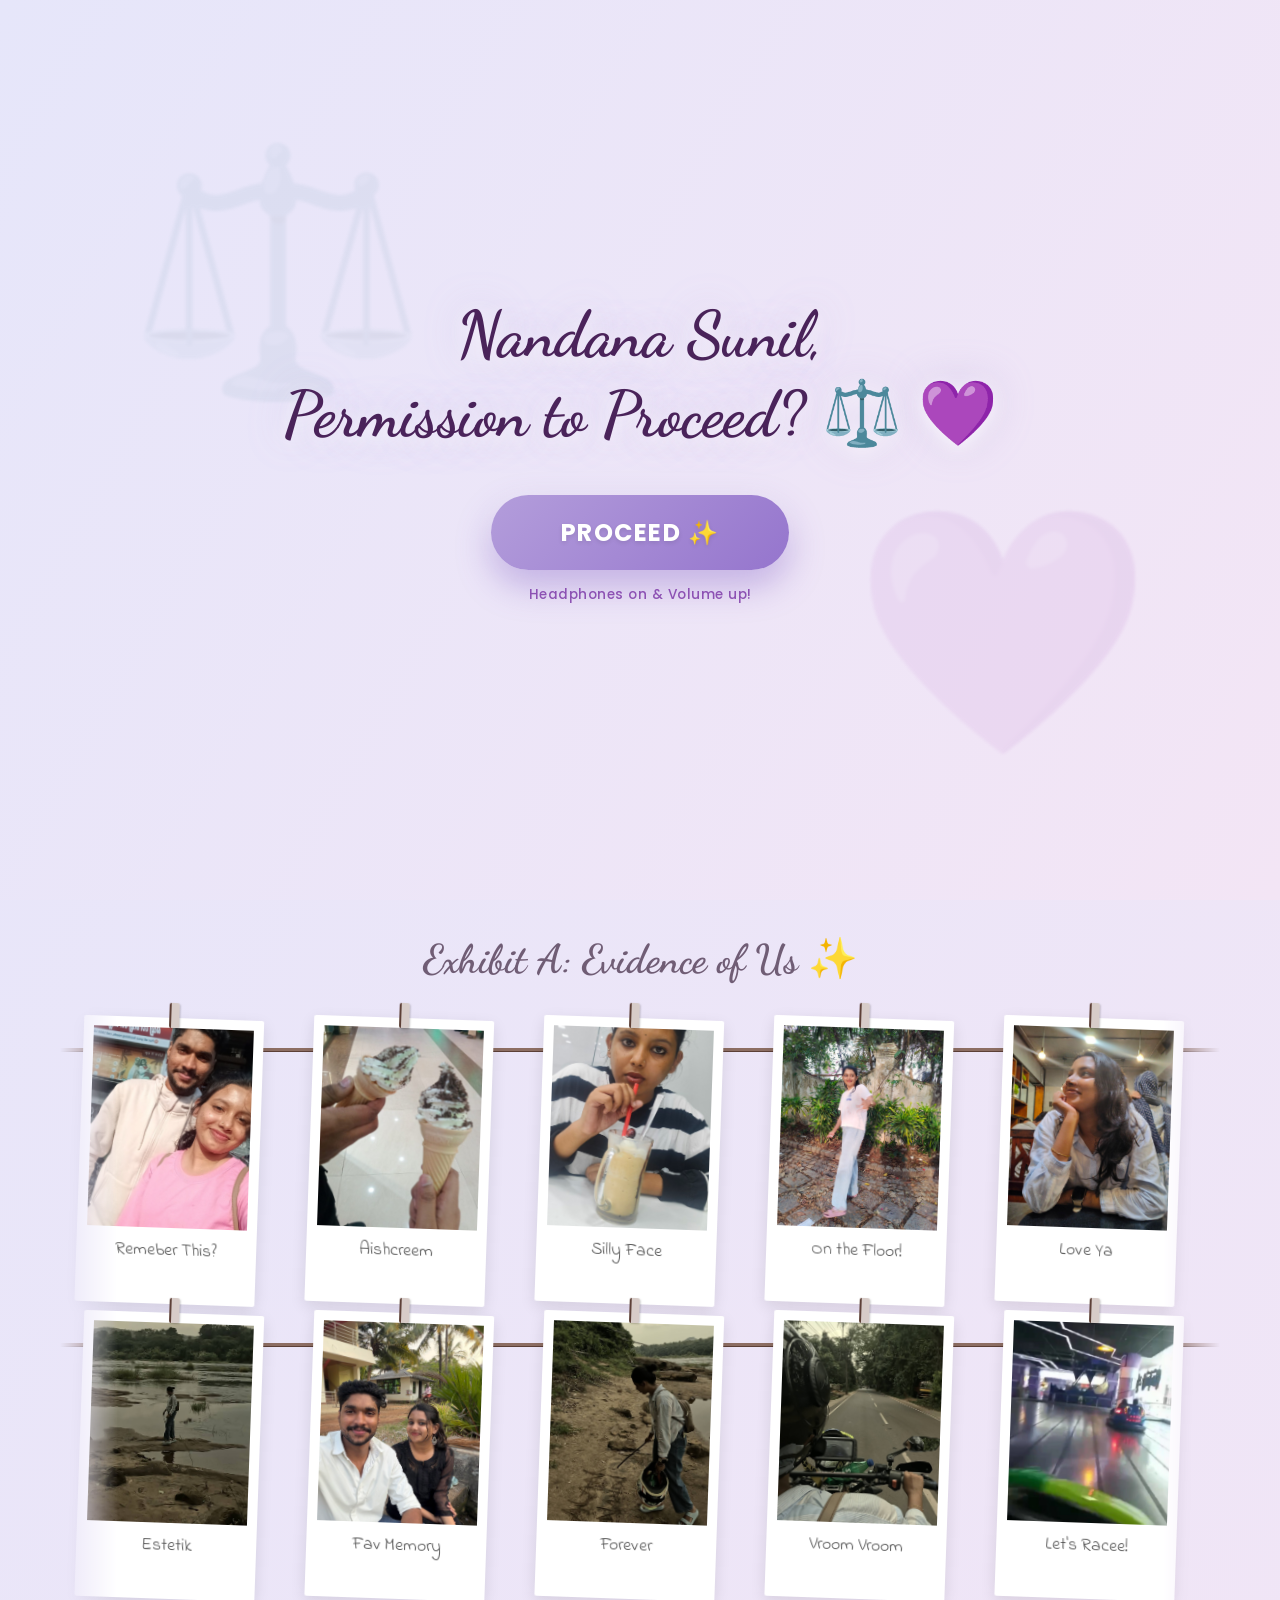
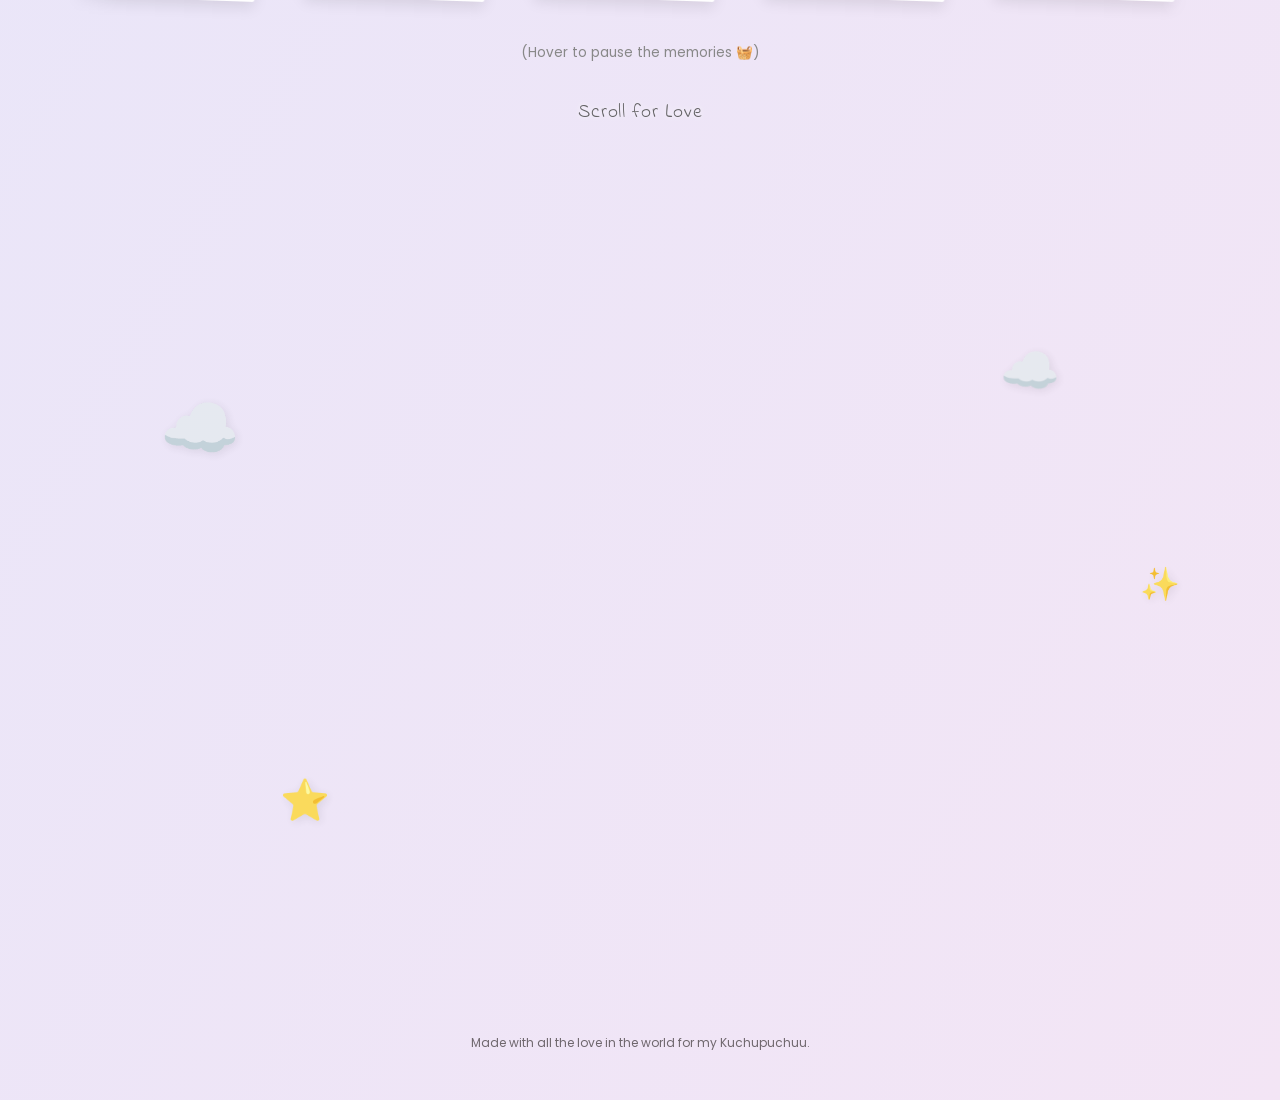
==== index.html @ f4a64c0c "Add files via upload" ====
<!DOCTYPE html>
<html lang="en">

<head>
    <meta charset="UTF-8">
    <meta name="viewport" content="width=device-width, initial-scale=1.0">
    <title>For my Tutuu ✨</title>

    <!--
    Author: Alan Joshy 
    Mail ID: alanjoshy.info@gmail.com
    Used Lang: HTML, CSS, JavaScript
    -->

    <!-- Fonts -->
    <link
        href="https://fonts.googleapis.com/css2?family=Dancing+Script:wght@600&family=Indie+Flower&family=Shadows+Into+Light&family=Satisfy&family=Poppins:wght@300;400;600&display=swap"
        rel="stylesheet">
    <link rel="icon" type="image/png" href="favicon.png">
    <style>
        :root {
            --lavender-light: #E6E6FA;
            --lavender-med: #D1C4E9;
            --lavender-dark: #7E57C2;
            --lavender-star: #B39DDB;
            --text-dark: #333;
            --text-med: #555;
            --accent-pink: #ff6b6b;
            --paper-texture: url('https://www.transparenttextures.com/patterns/cream-paper.png');
        }

        * {
            margin: 0;
            padding: 0;
            box-sizing: border-box;
        }

        html {
            scroll-snap-type: y mandatory;
            scroll-behavior: smooth;
        }

        body {
            font-family: 'Poppins', sans-serif;
            background: linear-gradient(120deg, var(--lavender-light) 0%, #F3E5F5 100%);
            overflow-x: hidden;
            color: var(--text-dark);
            scroll-behavior: smooth;
            cursor: url("data:image/svg+xml;utf8,<svg xmlns='http://www.w3.org/2000/svg'  width='40' height='40' viewport='0 0 100 100' style='fill:black;font-size:32px;'><text y='50%'>🪻</text></svg>") 16 0, auto;
            min-height: 100vh;
            zoom: 1;
            /* 100% default scale */
            user-select: none;
            -webkit-user-select: none;
            -moz-user-select: none;
            -ms-user-select: none;
        }

        /* Sparkle Trail */
        .sparkle {
            position: absolute;
            pointer-events: none;
            width: 15px;
            height: 15px;
            background: radial-gradient(circle, #E1BEE7, #7E57C2);
            /* Soft lavender to purple */
            border-radius: 50%;
            clip-path: polygon(50% 0%, 61% 35%, 98% 35%, 68% 57%, 79% 91%, 50% 70%, 21% 91%, 32% 57%, 2% 35%, 39% 35%);
            animation: sparkle-fade 1s forwards;
            z-index: 100000;
        }

        @keyframes sparkle-fade {
            0% {
                transform: scale(1) rotate(0deg);
                opacity: 1;
            }

            100% {
                transform: scale(0) rotate(180deg);
                opacity: 0;
            }
        }

        @keyframes gradientBG {
            0% {
                background-position: 0% 50%;
            }

            50% {
                background-position: 100% 50%;
            }

            100% {
                background-position: 0% 50%;
            }
        }

        /* - Floating Hearts Background - */
        #hearts-container {
            position: fixed;
            top: 0;
            left: 0;
            width: 100%;
            height: 100%;
            pointer-events: none;
            z-index: 0;
        }

        .heart,
        .sparkle,
        .hanging-photo,
        .clothesline-track {
            will-change: transform, opacity;
        }

        .heart {
            position: absolute;
            color: #fff;
            opacity: 0.8;
            animation: fall linear infinite;
            text-shadow: 0 0 5px rgba(255, 182, 193, 0.8);
        }

        @keyframes fall {
            to {
                transform: translateY(100vh) rotate(360deg);
            }
        }

        /* - Components - */
        .glass,
        .kawaii-box {
            background: #fff;
            padding: 40px;
            max-width: 650px;
            width: 90%;
            margin: 0 auto;
            position: relative;
            box-shadow: 10px 10px 0px rgba(0, 0, 0, 0.1);
            border: 3px solid var(--text-dark);
            transform: rotate(1deg);
            z-index: 5;
            transition: transform 0.3s ease, box-shadow 0.3s ease;
        }

        .kawaii-box {
            background: #fff0f5;
        }

        .glass:hover,
        .kawaii-box:hover {
            transform: rotate(0deg) scale(1.02);
            box-shadow: 12px 12px 0px rgba(0, 0, 0, 0.15);
        }

        .answer-btn {
            background: white;
            border: 3px solid var(--lavender-star);
            color: var(--lavender-dark);
            font-family: 'Poppins', sans-serif;
            font-weight: 600;
            padding: 15px 30px;
            border-radius: 50px;
            margin: 10px;
            cursor: pointer;
            transition: all 0.3s cubic-bezier(0.175, 0.885, 0.32, 1.275);
            box-shadow: 0 5px 0 #9575CD;
        }

        /* - Scrappy Paper Letter Section - */
        .scrappy-wrapper {
            margin: clamp(10px, 2vh, 20px) auto;
            max-width: 750px;
            width: 95%;
            position: relative;
            padding: clamp(10px, 1.5vh, 20px);
            transform: rotate(-4deg);
        }

        .letter-paper {
            position: absolute;
            top: 0;
            left: 0;
            width: 100%;
            height: 100%;
            background: #fcfaf7;
            /* Off-white paper */
            filter: url(#torn-paper);
            /* Filter applied ONLY to paper */
            box-shadow: 0 10px 30px rgba(126, 87, 194, 0.2);
            z-index: 1;
            /* Fold Creases */
            background-image:
                linear-gradient(135deg, transparent 49%, rgba(0, 0, 0, 0.03) 50%, transparent 51%),
                linear-gradient(45deg, transparent 49%, rgba(0, 0, 0, 0.02) 50%, transparent 51%),
                linear-gradient(transparent 98%, rgba(0, 0, 0, 0.01) 99%);
            background-size: 100% 100%, 100% 100%, 100% 2em;
        }

        /* Fold line details */
        .letter-paper::before {
            content: '';
            position: absolute;
            top: 0;
            left: 0;
            width: 100%;
            height: 100%;
            background: linear-gradient(to bottom, transparent 40%, rgba(0, 0, 0, 0.02) 41%, transparent 42%);
            pointer-events: none;
        }

        .letter-content {
            position: relative;
            z-index: 10;
            /* Above the filtered paper */
            padding: clamp(20px, 4vh, 40px) clamp(15px, 3vw, 30px);
            text-align: left;
            font-family: 'Satisfy', cursive;
            font-size: clamp(1rem, 2.2vh, 1.35rem);
            line-height: 1.35;
            color: #333;
        }

        .letter-content p {
            margin-bottom: clamp(10px, 1.5vh, 20px);
            max-width: 95%;
        }

        .letter-content h2 {
            margin-bottom: clamp(20px, 3vh, 30px);
            /* Reduced from 40px */
            font-family: 'Satisfy', cursive;
            color: #7E57C2;
            /* Purple */
            font-size: 2.2rem;
            /* Added explicit size reduction */
        }

        /* Sub-layer for depth */
        .letter-shadow {
            position: absolute;
            top: 15px;
            left: 15px;
            width: 100%;
            height: 100%;
            background: rgba(0, 0, 0, 0.05);
            z-index: 0;
            filter: blur(8px) url(#torn-paper);
        }

        /* - Reveal Image - */
        .reveal-img {
            max-width: 100%;
            border-radius: 20px;
            margin-top: 20px;
            box-shadow: 0 10px 40px rgba(126, 87, 194, 0.3);
            animation: popIn 0.8s cubic-bezier(0.175, 0.885, 0.32, 1.275);
        }

        @keyframes popIn {
            0% {
                transform: scale(0.5);
                opacity: 0;
            }

            100% {
                transform: scale(1);
                opacity: 1;
            }
        }

        footer {
            padding: 40px;
            text-align: center;
            color: white;
            font-size: 0.9rem;
            margin-top: auto;
        }

        /* Mobile adjustments */
        @media (max-width: 600px) {
            .hero h1 {
                font-size: 3rem;
            }

            .section {
                padding: 40px 15px;
            }

            .letter {
                padding: 30px;
            }
        }

        /* - Bokeh Background - */
        .bokeh {
            position: fixed;
            width: 40vw;
            height: 40vw;
            border-radius: 50%;
            filter: blur(80px);
            z-index: 0;
            opacity: 0.6;
            animation: moveBokeh 20s infinite alternate;
        }

        .bokeh:nth-child(1) {
            top: -10%;
            left: -10%;
            background: #ffdac1;
            animation-duration: 25s;
        }

        .bokeh:nth-child(2) {
            bottom: -10%;
            right: -10%;
            background: #ff9aa2;
            animation-duration: 30s;
        }

        .bokeh:nth-child(3) {
            top: 40%;
            left: 40%;
            background: #fff5ba;
            width: 30vw;
            height: 30vw;
            animation-duration: 35s;
        }

        @keyframes moveBokeh {
            0% {
                transform: translate(0, 0) rotate(0deg);
            }

            100% {
                transform: translate(100px, 50px) rotate(20deg);
            }
        }

        /* - Animations - */
        .fade-in-up {
            opacity: 0;
            transform: translateY(30px);
            animation: fadeInUp 1s cubic-bezier(0.25, 1, 0.5, 1) forwards;
        }

        @keyframes fadeInUp {
            to {
                opacity: 1;
                transform: translateY(0);
            }
        }

        /* - Scroll Reveal Classes - */
        .reveal {
            opacity: 0;
            transform: translateY(40px);
            transition: all 0.8s cubic-bezier(0.25, 1, 0.5, 1);
            visibility: hidden;
        }

        .reveal.active {
            opacity: 1;
            transform: translateY(0);
            visibility: visible;
        }

        /* - SPLIT ANIMATIONS - */

        /* 1. Smooth Pop (For Text/Titles) */
        .reveal-pop {
            opacity: 0;
            transform: translateY(30px) scale(0.95);
            transition: all 1.0s cubic-bezier(0.25, 1, 0.5, 1);
            visibility: hidden;
        }

        .reveal-pop.active {
            opacity: 1;
            transform: translateY(0) scale(1);
            visibility: visible;
        }

        /* 2. Smooth Fade (Trigger Only - Visibilty handled by children) */
        .reveal-fade {
            opacity: 0;
            transition: opacity 0.3s ease-in-out;
            visibility: hidden;
        }

        .reveal-fade.active {
            opacity: 1;
            visibility: visible;
        }

        /* -- WIND HIT ANIMATION (In-Place - Smoother) -- */
        @keyframes dropWind {
            0% {
                transform: rotate(60deg);
                opacity: 0;
            }

            10% {
                opacity: 1;
            }

            50% {
                transform: rotate(-10deg);
                /* Much gentler recoil */
            }

            75% {
                transform: rotate(4deg);
            }

            100% {
                transform: rotate(2deg);
                opacity: 1;
            }
        }

        /* Generic Reveal Animation */
        .reveal {
            opacity: 0;
            transform: translateY(40px);
            transition: all 1s ease-out;
            visibility: hidden;
            /* Ensure it's not clickable while hidden */
        }

        .reveal.active {
            opacity: 1;
            transform: translateY(0);
            visibility: visible;
        }

        /* Fix for elements that have their own transform (like rotation) */
        .scrappy-wrapper.reveal {
            transform: translateY(40px) rotate(-4deg);
        }

        .scrappy-wrapper.reveal.active {
            transform: translateY(0) rotate(-4deg);
        }

        /* Staggered delays for children */
        .reveal-delay-1 {
            transition-delay: 0.2s;
        }

        .reveal-delay-2 {
            transition-delay: 0.4s;
        }

        .reveal-delay-3 {
            transition-delay: 0.6s;
        }


        @keyframes peek {
            0% {
                transform: translateY(0) rotate(5deg);
            }

            100% {
                transform: translateY(-15px) rotate(-5deg);
            }
        }

        /* Washi Tape Effects */
        .tape-corner-tl,
        .tape-corner-br {
            position: absolute;
            width: 100px;
            height: 30px;
            box-shadow: 0 1px 3px rgba(0, 0, 0, 0.2);
            z-index: 10;
        }

        .tape-corner-tl {
            top: -15px;
            left: -15px;
            background: rgba(179, 157, 219, 0.8);
            transform: rotate(-35deg);
        }

        .tape-corner-br {
            bottom: -15px;
            right: -15px;
            background: rgba(126, 87, 194, 0.8);
            transform: rotate(-35deg);
        }

        .glass-card:hover {
            transform: translateY(-8px) scale(1.05);
            box-shadow: 0 25px 50px rgba(255, 107, 107, 0.25);
            border-color: #ff9aa2;
        }

        /* --- Walking Bear Animation (Not Working)--- */
        .bear-wrapper {
            position: absolute;
            bottom: 10px;
            /* Adjusted bottom */
            left: -150px;
            width: 120px;
            height: auto;
            z-index: 100;
            /* Increased Z-Index */
            animation: walkRight 15s linear infinite;
            cursor: pointer;
        }

        .bear-wrapper:hover {
            animation-play-state: paused;
            /* Catch him! */
        }

        .walking-bear {
            width: 100%;
            height: auto;
        }

        /* Cute Speech Bubble */
        .bear-bubble {
            position: absolute;
            bottom: 100%;
            /* Above bear */
            left: 50%;
            transform: translateX(-50%);
            background: white;
            padding: 10px 15px;
            border-radius: 20px;
            border: 2px solid #B39DDB;
            /* Lavender */
            font-family: 'Indie Flower', cursive;
            font-size: 1rem;
            color: #7E57C2;
            /* Purple */
            white-space: nowrap;
            opacity: 0;
            transition: opacity 0.3s ease, transform 0.3s ease;
            pointer-events: none;
            margin-bottom: 10px;
            box-shadow: 2px 2px 5px rgba(0, 0, 0, 0.1);
        }

        .bear-wrapper:hover .bear-bubble {
            opacity: 1;
            transform: translateX(-50%) translateY(-5px);
        }

        .bear-bubble::after {
            content: '';
            position: absolute;
            bottom: -6px;
            left: 50%;
            transform: translateX(-50%);
            border-width: 6px 6px 0;
            border-style: solid;
            border-color: #B39DDB transparent transparent transparent;
        }

        /* -- SVG Walking Animation (Not Working) -- */
        .bear-svg {
            width: 100%;
            height: 100%;
            overflow: visible;
        }

        .bear-leg {
            transform-box: fill-box;
            transform-origin: top center;
            animation: moveLeg 0.25s ease-in-out infinite alternate;
            /* Running speed! */
        }

        .bear-leg.left {
            animation-delay: 0s;
        }

        .bear-leg.right {
            animation-delay: 0.12s;
            /* Half of 0.25s */
        }

        @keyframes moveLeg {
            from {
                transform: rotate(-20deg);
            }

            to {
                transform: rotate(20deg);
            }
        }

        @keyframes walkRight {
            0% {
                left: 0;
                /* Start visible on screen */
                transform: scaleX(1);
            }

            45% {
                left: 45%;
                transform: scaleX(1);
            }

            50% {
                left: 50%;
                transform: scaleX(1);
            }

            /* Pause / walking */
            100% {
                left: 100vw;
                transform: scaleX(1);
            }
        }

        /* Simplified walkRight animation */


        /* -- Kawaii Toast Notification (Lavender Style) -- */
        .kawaii-toast {
            position: fixed;
            top: 10%;
            left: 50%;
            transform: translateX(-50%) translateY(-100px) scale(0.8);
            /* Start hidden above */
            background: rgba(255, 255, 255, 0.95);
            padding: 15px 30px;
            border-radius: 50px;
            box-shadow: 0 10px 30px rgba(126, 87, 194, 0.3);
            /* Purple Shadow */
            border: 3px solid #B39DDB;
            /* Lavender Border */
            color: #7E57C2;
            /* Purple Text */
            font-family: 'Indie Flower', cursive;
            font-size: 1.3rem;
            font-weight: bold;
            z-index: 10000;
            opacity: 0;
            transition: all 0.5s cubic-bezier(0.68, -0.55, 0.265, 1.55);
            /* Bouncy */
            display: flex;
            align-items: center;
            gap: 10px;
            pointer-events: none;
        }

        .kawaii-toast.show {
            transform: translateX(-50%) translateY(0) scale(1);
            opacity: 1;
        }

        /* - Floating Clouds/Stars - */
        .cloud {
            position: absolute;
            opacity: 0.8;
            z-index: 0;
            animation: floatCloud 20s linear infinite;
            filter: drop-shadow(2px 2px 5px rgba(0, 0, 0, 0.1));
        }

        @keyframes floatCloud {
            0% {
                transform: translateX(0);
            }

            50% {
                transform: translateX(20px);
            }

            100% {
                transform: translateX(0);
            }
        }

        /* - Kawaii Box (Scrapbook Style - Lavender) - */
        .quiz-wrapper {
            position: relative;
            max-width: 600px;
            width: clamp(280px, 90%, 600px);
            margin: clamp(20px, 4vh, 40px) auto;
            transform: rotate(1deg);
            z-index: 5;
        }

        .quiz-enhanced {
            background: linear-gradient(135deg, #F3E5F5, #E1BEE7);
            /* Soft Lavender Gradient */
            padding: clamp(25px, 6vh, 50px);
            border-radius: 30px;
            border: 4px solid #D1C4E9;
            /* Lavender Border */
            box-shadow: 0 15px 35px rgba(126, 87, 194, 0.3);
            /* Purple Shadow */
            position: relative;
            text-align: center;
            z-index: 10;
            /* Above bear */
            background-clip: padding-box;
            /* Ensure bg covers */
        }

        .scroll-heart {
            width: 40px;
            height: 40px;
            margin: 0 auto;
            position: relative;
            /* animation: bounce 2s infinite; Optional, if keyframes exist */
        }

        .quiz-enhanced::before {
            /* Speech bubble tail effect if desired, or decoration */
            content: '🌸';
            position: absolute;
            top: -20px;
            right: -20px;
            font-size: 3rem;
            animation: bounce 2s infinite;
        }

        .quiz-enhanced h1,
        .quiz-enhanced h2 {
            font-family: 'Dancing Script', cursive;
            color: #7E57C2;
            /* Purple */
            margin-bottom: 25px;
        }

        .quiz-enhanced h2 {
            font-size: 2.5rem;
        }

        .quiz-enhanced h1 {
            font-size: 3rem;
        }

        .answer-btn {
            background: white;
            border: 3px solid #B39DDB;
            /* Lavender Border */
            color: #7E57C2;
            /* Purple Text */
            font-family: 'Poppins', sans-serif;
            font-weight: 600;
            padding: 15px 30px;
            border-radius: 50px;
            margin: 10px;
            cursor: pointer;
            transition: all 0.3s cubic-bezier(0.175, 0.885, 0.32, 1.275);
            box-shadow: 0 5px 0 #9575CD;
            /* Darker Purple shadow */
        }

        .answer-btn:hover {
            transform: translateY(-5px) scale(1.05);
            box-shadow: 0 8px 0 #7E57C2;
            background: #EDE7F6;
        }

        .answer-btn.yes {
            background: #B39DDB;
            /* Lavender */
            color: #ffffff;
            /* White text */
            box-shadow: 0 5px 0 #7E57C2;
            border: none;
        }

        .answer-btn.yes:hover {
            background: #9575CD;
        }



        .answer-btn:active {
            transform: translateY(2px);
            box-shadow: 0 2px 0 #7E57C2;
        }

        .answer-btn.no {
            background-color: #f0f0f0;
            color: #555;
            border: 3px solid #ccc;
            /* Neutral border */
            box-shadow: 0 5px 0 #bbb;
        }

        .answer-btn.no:hover {
            background-color: #e6e6e6;
            box-shadow: 0 8px 0 #aaa;
        }

        .chevron {
            position: absolute;
            width: 20px;
            height: 4px;
            opacity: 0;
            transform: scale3d(0.5, 0.5, 0.5);
            animation: move-chevron 3s ease-out infinite;
        }

        .chevron:before,
        .chevron:after {
            content: ' ';
            position: absolute;
            top: 0;
            height: 100%;
            width: 51%;
            background: #555;
        }

        .chevron:before {
            left: 0;
            transform: skew(0deg, 30deg);
        }

        .chevron:after {
            right: 0;
            width: 50%;
            transform: skew(0deg, -30deg);
        }

        .chevron:first-child {
            animation: move-chevron 3s ease-out 1s infinite;
        }

        .chevron:nth-child(2) {
            animation: move-chevron 3s ease-out 2s infinite;
        }

        .chevron:before,
        .chevron:after {
            background: #555;
            box-shadow: 0 0 5px rgba(0, 0, 0, 0.2);
        }

        @keyframes move-chevron {
            25% {
                opacity: 1;
            }

            33% {
                opacity: 1;
                transform: translateY(30px);
            }

            67% {
                opacity: 1;
                transform: translateY(40px);
            }

            100% {
                opacity: 0;
                transform: translateY(55px) scale3d(0.5, 0.5, 0.5);
            }
        }

        /* - Global Sections & Layout - */
        .section,
        .hero {
            min-height: 100vh;
            padding: clamp(30px, 4vh, 60px) 20px;
            max-width: 1200px;
            margin: 0 auto;
            text-align: center;
            z-index: 1;
            position: relative;
            width: 100%;
            display: flex;
            flex-direction: column;
            justify-content: center;
            align-items: center;
        }

        .hero {
            scroll-snap-align: start;
        }

        .section {
            scroll-snap-align: start;
        }

        .hero-title {
            margin-bottom: clamp(40px, 8vh, 80px);
            font-family: 'Dancing Script', cursive;
            font-size: clamp(3rem, 10vh, 5rem);
            background: linear-gradient(135deg, #a675c5 0%, #be7592 100%);
            -webkit-background-clip: text;
            background-clip: text;
            -webkit-text-fill-color: transparent;
            filter: drop-shadow(2px 2px 0px rgba(255, 255, 255, 0.5));
            line-height: 1.2;
        }

        .kawaii-text {
            font-family: 'Indie Flower', cursive;
            font-size: clamp(1.4rem, 4vh, 1.8rem);
            line-height: 1.2;
            color: var(--text-med);
            margin-bottom: 5px;
        }

        .time-count {
            font-family: 'Indie Flower', cursive;
            font-size: clamp(2rem, 6vh, 2.8rem);
            color: var(--accent-pink);
            margin: 5px 0;
            font-weight: bold;
            text-shadow: 2px 2px 0px rgba(0, 0, 0, 0.05);
            line-height: 1.1;
        }

        .peeking-bear {
            position: absolute;
            top: -95px;
            right: 20px;
            width: 120px;
            z-index: 10;
            filter: drop-shadow(2px 2px 0px rgba(0, 0, 0, 0.1));
            animation: peek 3s infinite alternate;
        }

        /* - Envelope / Paper Ball Styles - */
        .envelope-wrapper {
            width: 280px;
            height: 180px;
            background: var(--lavender-star);
            margin: 0 auto;
            position: relative;
            border-radius: 10px;
            box-shadow: 0 15px 35px rgba(126, 87, 194, 0.4);
            cursor: pointer;
            transition: transform 0.3s ease;
        }

        .envelope-wrapper:hover {
            animation: wiggle 2s ease-in-out infinite;
        }

        @keyframes wiggle {
            0% {
                transform: rotate(-3deg);
            }

            50% {
                transform: rotate(3deg);
            }

            100% {
                transform: rotate(-3deg);
            }
        }

        .envelope-flap {
            position: absolute;
            top: 0;
            left: 0;
            width: 0;
            height: 0;
            border-left: 140px solid transparent;
            border-right: 140px solid transparent;
            border-top: 100px solid #9575CD;
            z-index: 5;
            filter: drop-shadow(0 4px 6px rgba(0, 0, 0, 0.2));
            transform-origin: top;
            transition: transform 0.5s ease;
        }

        .envelope-seal {
            width: 50px;
            height: 50px;
            background: radial-gradient(circle at 30% 30%, #ff5252, #d32f2f);
            border-radius: 50%;
            position: absolute;
            top: 55px;
            left: 50%;
            transform: translateX(-50%);
            z-index: 6;
            box-shadow: 0 4px 10px rgba(0, 0, 0, 0.3);
            display: flex;
            align-items: center;
            justify-content: center;
            font-size: 1.5rem;
            color: rgba(255, 255, 255, 0.8);
            border: 2px solid rgba(255, 255, 255, 0.2);
        }

        .sticker {
            position: absolute;
            font-size: 2rem;
            opacity: 0.9;
            z-index: 4;
            filter: drop-shadow(2px 2px 0 rgba(0, 0, 0, 0.1));
        }

        .paper-ball {
            width: 100px;
            height: 100px;
            background: #00000000;
            border-radius: 50%;
            position: fixed;
            z-index: 10005;
            box-shadow: 2px 5px 15px rgba(0, 0, 0, 0);
            background-image: repeating-linear-gradient(45deg, #f0f0f000 0, #f0f0f000 2px, #ffffff00 2px, #ffffff00 10px);
        }

        @keyframes unfoldLetter {
            0% {
                transform: scale(0.2);
                opacity: 0;
            }

            60% {
                transform: scale(1.05) rotate(2deg);
                opacity: 1;
            }

            100% {
                transform: scale(1) rotate(-4deg);
                opacity: 1;
            }
        }

        /* - Clothesline Gallery - */
        #clothesline-scroll-container {
            position: relative;
            width: 100%;
            height: min(800px, 85vh);
            overflow: hidden;
            padding: 20px 0;
            mask-image: linear-gradient(to right, transparent, black 5%, black 95%, transparent);
        }

        .clothesline-row {
            position: relative;
            width: 100%;
            height: calc(50% - 10px);
            margin-bottom: 20px;
            overflow: visible;
        }

        .clothesline-track {
            display: flex;
            width: max-content;
            position: absolute;
            top: 0;
        }

        .clothesline-track:hover {
            animation-play-state: paused !important;
        }

        .scroll-left .clothesline-track {
            animation: scrollLeft 80s linear infinite;
        }

        .scroll-right .clothesline-track {
            animation: scrollRight 80s linear infinite;
        }

        @keyframes scrollLeft {
            0% {
                transform: translateX(0);
            }

            100% {
                transform: translateX(-33.3333%);
            }
        }

        @keyframes scrollRight {
            0% {
                transform: translateX(-33.3333%);
            }

            100% {
                transform: translateX(0);
            }
        }

        .track-rope {
            position: absolute;
            top: 40px;
            left: 0;
            width: 100%;
            height: 4px;
            background: #8D6E63;
            border-bottom: 1px solid #5D4037;
            z-index: 1;
        }

        .hanging-photo {
            display: inline-block;
            vertical-align: top;
            margin: 0 30px;
            position: relative;
            transform-origin: 50% -20px;
            /* Initially hidden/displaced for the wind hit (Rotated high) */
            transform: rotate(60deg);
            opacity: 0;
            margin-top: 10px;
            z-index: 2;
        }

        /* Activate Drop + Chain Sway when parent (.reveal-fade) is active */
        /* Activate Drop + Chain Sway when parent (.reveal-fade) is active */
        /* Activate Drop + Chain Sway when parent (.reveal-fade) is active */
        .reveal-fade.active .hanging-photo {
            animation-name: dropWind, sway;
            animation-duration: 2.5s, 6s;
            /* Sway slowed to 6s for evenness */
            animation-timing-function: cubic-bezier(0.25, 1, 0.5, 1), ease-in-out;
            animation-iteration-count: 1, infinite;
            animation-fill-mode: forwards, none;
            /* Forwards for drop to keep it in place */
            /* Delay set via inline JS to randomize sway duration */
        }

        .hanging-photo::before {
            content: '';
            position: absolute;
            top: -15px;
            left: 50%;
            transform: translateX(-50%);
            width: 8px;
            height: 25px;
            background: #D7CCC8;
            border-left: 2px solid #5D4037;
            border-radius: 2px;
            z-index: 5;
            box-shadow: 1px 1px 2px rgba(0, 0, 0, 0.2);
        }

        .photo-inner {
            background: white;
            padding: 12px 12px 45px 12px;
            box-shadow: 0 5px 15px rgba(0, 0, 0, 0.1);
            border-radius: 2px;
            transition: transform 0.3s ease;
            width: 190px;
        }

        .photo-inner:hover {
            transform: scale(1.05) rotate(0deg) !important;
            z-index: 10;
        }

        .photo-inner img {
            width: 100%;
            height: 210px;
            object-fit: cover;
            object-position: center;
            display: block;
            background: #f0f0f0;
        }

        .photo-inner p {
            margin-top: 10px;
            font-family: 'Indie Flower', cursive;
            color: #555;
            font-size: 1.1rem;
            text-align: center;
        }

        @keyframes sway {
            0% {
                transform: rotate(2deg);
            }

            50% {
                transform: rotate(-2deg);
            }

            100% {
                transform: rotate(2deg);
            }
        }

        /* - Scroll Indicators - */
        .scroll-down-container {
            position: relative;
            text-align: center;
            margin-bottom: 30px;
            cursor: pointer;
            opacity: 0.9;
        }

        .scroll-chevron {
            display: block;
            width: 20px;
            height: 20px;
            border-bottom: 3px solid #555;
            border-right: 3px solid #555;
            transform: rotate(45deg);
            margin: -10px auto;
            animation: chevronFade 2s infinite;
            opacity: 0;
        }

        .scroll-chevron:nth-child(2) {
            animation-delay: 0.2s;
        }

        .scroll-chevron:nth-child(3) {
            animation-delay: 0.4s;
        }

        .scroll-text {
            font-family: 'Indie Flower', cursive;
            font-size: 1.5rem;
            color: var(--text-med);
            margin-top: 15px;
            letter-spacing: 1px;
            text-shadow: 0 0 5px rgba(255, 255, 255, 0.8), 0 0 10px rgba(255, 255, 255, 0.5);
        }

        @keyframes chevronFade {
            0% {
                opacity: 0;
                transform: rotate(45deg) translate(-5px, -5px);
            }

            50% {
                opacity: 1;
            }

            100% {
                opacity: 0;
                transform: rotate(45deg) translate(5px, 5px);
            }
        }

        /* - Quiz Box Transitions - */
        #quiz-box {
            transition: opacity 0.2s ease-in-out;
            opacity: 1;
            /* Default visible */
        }

        /* - Stamp Animation - */
        @keyframes stampIn {
            0% {
                opacity: 0;
                transform: scale(2) rotate(-10deg);
            }

            50% {
                opacity: 1;
                transform: scale(0.8) rotate(-10deg);
            }

            100% {
                opacity: 1;
                transform: scale(1) rotate(-10deg);
            }
        }

        .stamp {
            color: #d32f2f;
            border: 3px solid #d32f2f;
            padding: 5px 10px;
            font-family: 'Courier New', monospace;
            font-weight: bold;
            display: inline-block;
            transform: rotate(-10deg);
            animation: stampIn 0.3s cubic-bezier(0.175, 0.885, 0.32, 1.275) forwards;
            margin-bottom: 15px;
            font-size: 1.5rem;
            text-transform: uppercase;
        }

        /* - Seal Animation - */
        @keyframes sealSlam {
            0% {
                transform: scale(3) rotate(0deg);
                opacity: 0;
            }

            40% {
                transform: scale(0.9) rotate(-5deg);
                opacity: 1;
            }

            60% {
                transform: scale(1.1) rotate(-5deg);
            }

            100% {
                transform: scale(1) rotate(-5deg);
                opacity: 1;
            }
        }

        /* - Cloud Decor - */
        .cloud {
            position: absolute;
            opacity: 0.8;
            z-index: 0;
            animation: floatCloud 10s ease-in-out infinite alternate;
            filter: drop-shadow(2px 2px 5px rgba(0, 0, 0, 0.1));
            pointer-events: none;
        }

        @keyframes floatCloud {
            from {
                transform: translateX(0);
            }

            to {
                transform: translateX(20px);
            }
        }

        .letter-signature {
            text-align: right;
            font-weight: 600;
            font-size: clamp(1.1rem, 2.2vh, 1.35rem);
            margin-top: clamp(5px, 1.5vh, 15px);
        }

        /* Splash Screen - Floating Organic Redesign */
        .splash-overlay {
            position: fixed;
            top: 0;
            left: 0;
            width: 100%;
            height: 100%;
            background: linear-gradient(120deg, var(--lavender-light) 0%, #F3E5F5 100%);
            display: flex;
            justify-content: center;
            align-items: center;
            z-index: 99999;
            transition: opacity 1s cubic-bezier(0.4, 0, 0.2, 1), visibility 1s;
            overflow: hidden;
        }

        .splash-overlay.hidden {
            opacity: 0;
            visibility: hidden;
            pointer-events: none;
        }

        #splash-hearts {
            position: absolute;
            top: 0;
            left: 0;
            width: 100%;
            height: 100%;
            pointer-events: none;
            z-index: 1;
        }

        .splash-content {
            display: flex;
            flex-direction: column;
            align-items: center;
            z-index: 10;
            text-align: center;
            padding: 20px;
            animation: floatingFloat 3s ease-in-out infinite;
        }

        @keyframes floatingFloat {

            0%,
            100% {
                transform: translateY(0);
            }

            50% {
                transform: translateY(-10px);
            }
        }

        .splash-title {
            font-family: 'Dancing Script', cursive;
            font-size: clamp(2.2rem, 8vw, 4rem);
            color: #4a235a;
            margin-bottom: 40px;
            line-height: 1.25;
            font-weight: 700;
            text-shadow: 0 4px 20px rgba(255, 255, 255, 0.9), 0 0 40px rgba(179, 157, 219, 0.4);
            letter-spacing: -0.5px;
        }

        .splash-title span {
            display: block;
            margin-top: 10px;
            font-size: 1.2em;
        }

        .splash-enter-btn {
            background: linear-gradient(135deg, #B39DDB, #9575CD);
            color: white;
            border: none;
            padding: 20px 70px;
            font-size: 1.5rem;
            border-radius: 100px;
            /* Capsule Shape */
            cursor: pointer;
            font-family: 'Poppins', sans-serif;
            font-weight: 700;
            box-shadow: 0 15px 35px rgba(126, 87, 194, 0.4), 0 0 20px rgba(255, 255, 255, 0.4);
            transition: all 0.4s cubic-bezier(0.175, 0.885, 0.32, 1.275);
            letter-spacing: 1.5px;
            text-shadow: 0 2px 4px rgba(0, 0, 0, 0.1);
        }

        .splash-enter-btn:hover {
            transform: translateY(-8px) scale(1.1);
            box-shadow: 0 20px 45px rgba(126, 87, 194, 0.5), 0 0 30px rgba(255, 255, 255, 0.6);
            letter-spacing: 2.5px;
        }

        .splash-enter-btn:active {
            transform: translateY(2px) scale(0.95);
        }

        @keyframes pulse {
            0% {
                transform: scale(1);
                opacity: 0.8;
            }

            50% {
                transform: scale(1.05);
                opacity: 1;
            }

            100% {
                transform: scale(1);
                opacity: 0.8;
            }
        }

        /* Ghost Emojis for Depth */
        .ghost-emoji {
            position: absolute;
            font-size: clamp(8rem, 20vw, 15rem);
            opacity: 0.08;
            pointer-events: none;
            z-index: 1;
            filter: blur(1px);
            animation: drift 25s ease-in-out infinite alternate;
        }

        @keyframes drift {
            from {
                transform: translate(-15%, -15%) rotate(-10deg);
            }

            to {
                transform: translate(15%, 15%) rotate(10deg);
            }
        }



        .site-footer {
            position: absolute;
            bottom: 8px;
            width: 100%;
            text-align: center;
            color: rgba(44, 38, 38, 0.658);
            font-size: 0.75rem;
            pointer-events: none;
            font-family: 'Poppins', sans-serif;
        }
    </style>
</head>

<body>
    <!-- Splash Screen -->
    <div id="splash-overlay" class="splash-overlay">
        <div id="splash-hearts"></div>
        <div class="ghost-emoji" style="top: 10%; left: 10%;">⚖️</div>
        <div class="ghost-emoji" style="bottom: 10%; right: 10%;">💜</div>
        <div class="splash-content">
            <h1 class="splash-title">Nandana Sunil,<br>Permission to Proceed? ⚖️ 💜</h1>
            <button class="splash-enter-btn" onclick="unlockExperience()">PROCEED ✨</button>
            <p class="splash-audio-note"
                style="color: #6a1b9a; font-family: 'Poppins', sans-serif; font-size: 0.85rem; margin-top: 15px; font-weight: 500; letter-spacing: 0.5px; opacity: 0.7; animation: pulse 2s infinite; pointer-events: none;">
                Headphones on & Volume up!
            </p>
        </div>
    </div>

    <!-- Background Music -->
    <audio id="bg-music" loop preload="auto">
        <source src="Music/bg.mp3" type="audio/mpeg">
    </audio>
    <audio id="quiz-music" preload="auto">
        <source src="Music/quiz.mp3" type="audio/mpeg">
    </audio>

    <!-- SFX Layer -->
    <audio id="sfx-yes" preload="auto">
        <source src="Music/yes.mp3" type="audio/mpeg">
    </audio>
    <audio id="sfx-no" preload="auto">
        <source src="Music/no.mp3" type="audio/mpeg">
    </audio>
    <audio id="sfx-wrong" preload="auto">
        <source src="Music/wrong.mp3" type="audio/mpeg">
    </audio>
    <audio id="sfx-wehe" preload="auto">
        <source src="Music/wehe.mp3" type="audio/mpeg">
    </audio>
    <audio id="sfx-objection" preload="auto">
        <source src="Music/objection.mp3" type="audio/mpeg">
    </audio>
    <audio id="sfx-tada" preload="auto">
        <source src="Music/tada.mp3" type="audio/mpeg">
    </audio>
    <audio id="sfx-keyboard" preload="auto">
        <source src="Music/keyboard.mp3" type="audio/mpeg">
    </audio>

    <!-- Bokeh Background -->
    <div class="bokeh"></div>
    <div class="bokeh"></div>
    <div class="bokeh"></div>

    <div id="hearts-container"></div>

    <!-- SVG Filter for Torn Edges -->
    <svg style="position: absolute; width: 0; height: 0;" aria-hidden="true" focusable="false">
        <defs>
            <filter id="torn-paper" x="-20%" y="-20%" width="140%" height="140%">
                <feTurbulence type="fractalNoise" baseFrequency="0.03" numOctaves="5" result="noise" />
                <feDisplacementMap in="SourceGraphic" in2="noise" scale="20" xChannelSelector="R"
                    yChannelSelector="G" />
            </filter>
        </defs>
    </svg>

    <!-- HERO -->
    <section id="hero-section" class="hero locked">
        <h1 class="reveal hero-title" style="transition-delay: 0.2s;">Hey Nandu..! ✨</h1>

        <!-- Kawaii Scrapbook Box -->
        <div class="kawaii-box reveal" style="transition-delay: 0.5s; padding: clamp(20px, 4vh, 40px);">
            <div class="tape-corner-tl"></div>
            <div class="tape-corner-br"></div>

            <img src="https://media.tenor.com/N6s_shn4w3gAAAAi/cute-bear.gif" class="peeking-bear" alt="Peeking Bear">

            <p class="kawaii-text">You know what... it's been</p>
            <h3 id="time-count" class="time-count">Calculating...</h3>
            <p class="kawaii-text">counting moments with you..</p>
        </div>

        <p class="reveal"
            style="transition-delay: 0.8s; font-size: clamp(1rem, 2.5vh, 1.3rem); color: #4a235a; margin-top: clamp(30px, 6vh, 60px); font-family: 'Poppins', sans-serif; text-shadow: none; font-weight: 600;">
            A little something for my Tutuu, check it out... 💌
        </p>

        <!-- CSS Animated Scroll Indicator -->
        <div class="reveal" style="margin-top: clamp(15px, 3vh, 30px); transition-delay: 1.2s; text-align: center;">
            <div class="scroll-heart">
                <div class="chevron"></div>
                <div class="chevron"></div>
                <div class="chevron"></div>
            </div>
            <p style="font-size: 0.85rem; color: #555; margin-top: 8px; font-family: 'Indie Flower', cursive;">Scroll
                for Love</p>
        </div>
    </section>


    <section id="gallery-section" class="section"
        style="padding: clamp(10px, 2vh, 30px) 20px; min-height: 100vh; display: flex; flex-direction: column; justify-content: center;">
        <h2 class="reveal-pop"
            style="font-family: 'Dancing Script', cursive; font-size: clamp(2rem, 5vh, 2.5rem); color: #705d75; margin-bottom: 5px;">
            Exhibit A: Evidence of Us ✨
        </h2>

        <div id="clothesline-scroll-container" class="reveal-fade reveal-delay-2">
            <!-- Rows injected via JS -->
        </div>

        <p style="text-align: center; color: #888; font-size: 0.85rem; margin-top: 5px; margin-bottom: 5px;"
            class="reveal-pop">
            (Hover to pause the memories 🧺)
        </p>

        <!-- Scroll Down Surprise -->
        <div class="reveal-pop reveal-delay-3" style="display: flex; justify-content: center; margin-bottom: 5px;">
            <!-- No background pill, just the content -->
            <div class="scroll-down-container"
                onclick="document.getElementById('quiz-section').scrollIntoView({behavior: 'smooth'})"
                style="padding: 5px;">

                <div class="scroll-chevron"></div>
                <div class="scroll-chevron"></div>
                <div class="scroll-chevron"></div>

                <p class="scroll-text" style="font-size: 1.2rem; margin-top: 5px;">Scroll for Love</p>
            </div>
        </div>
    </section>

    <!-- CSS Overrides for Compact View -->
    <style>
        #clothesline-scroll-container {
            height: min(650px, 70vh);
            /* Increased height slightly for bigger images */
            margin: 10px 0;
            overflow: visible;
            /* Keep visible to allow sway overlap without clipping */
        }

        .clothesline-row {
            height: 50%;
            /* Strictly half the container */
            margin-bottom: 0;
        }

        .photo-inner {
            width: 180px;
            /* Increased from 150px */
            padding: 10px 10px 40px 10px;
            /* Slightly larger padding */
        }

        .photo-inner img {
            height: 200px;
            /* Increased from 160px */
        }

        .hanging-photo {
            margin: 0 25px;
            /* Significantly increased gap (was 15px) */
        }

        .track-rope {
            top: 30px;
            /* Adjusted lower for bigger scale */
        }
    </style>
    </section>

    <!-- QUIZ -->
    <section id="quiz-section" class="section" style="position: relative;">
        <!-- Floating Atmosphere -->
        <div class="cloud" style="top: 20%; left: 10%; font-size: 4rem;">☁️</div>
        <div class="cloud" style="top: 15%; right: 15%; font-size: 3rem; animation-delay: 2s;">☁️</div>
        <div class="cloud" style="bottom: 30%; left: 20%; font-size: 2.5rem; animation-delay: 5s;">⭐</div>
        <div class="cloud" style="top: 40%; right: 5%; font-size: 2rem; animation-delay: 3s;">✨</div>

        <div class="quiz-wrapper reveal" id="quiz-wrapper-main">
            <div class="quiz-enhanced">
                <div id="quiz-box">
                    <h2>Ready for a question? 💭</h2>
                    <button class="answer-btn" onclick="nextQuestion(1)">Yes, ask me!</button>
                </div>
            </div>
        </div>

        <!-- HIDDEN LETTER -->
        <div class="scrappy-wrapper" id="letter-wrapper-main" style="display: none;">
            <div class="letter-shadow"></div>
            <div class="letter-paper"></div>
            <div class="letter-content">
                <h2>Dear Nandu,</h2>
                <p>
                    I’ve been sitting here trying to put into words what you mean to me,
                    and it’s harder than I thought—mostly because "friend" feels like
                    such a small word for someone who occupies so much of my heart.
                </p>
                <p>
                    You’ve become my safe space. In a world that’s constantly moving, you’re the one person who makes
                    everything feel still and right.
                    You are my favorite notification—the one that makes me pick up my phone with a smile before I’ve
                    even read the message.
                    Whether you’re being Nandu or just my Tutuu, I’ve realized that I adore every single version of
                    you.
                </p>
                <p>
                    Thank you for handling my craziness and for being the incredible, one-of-a-kind person you are.
                    I don’t know exactly what the future looks like, but I do know that I want you in every part of it.
                    I want more of our laughs, more of our "no" buttons running away, and a lot more "us."
                </p>
                <p>
                    You make my life better just by being in it. I hope you know how much I truly, deeply care about
                    you.
                </p>

                <p class="letter-signature">Always yours,<br>🦥</p>
            </div>
        </div>
        <footer class="site-footer">
            <p>Made with all the love in the world for my Kuchupuchuu.</p>
        </footer>
    </section>

    <!-- AUDIO SYSTEM -->
    <audio id="bg-music" loop>
        <source src="Music/bg.mp3" type="audio/mpeg">
    </audio>

    <!-- SFX SYSTEM -->
    <audio id="sfx-yes" src="Music/yes.mp3"></audio>
    <audio id="sfx-no" src="Music/no.mp3"></audio>
    <audio id="sfx-wrong" src="Music/wrong.mp3"></audio>
    <audio id="sfx-wehe" src="Music/wehe.mp3"></audio>
    <audio id="sfx-objection" src="Music/objection.mp3"></audio>
    <audio id="sfx-tada" src="Music/tada.mp3"></audio>
    <audio id="sfx-keyboard" src="Music/keyboard.mp3"></audio>
    <audio id="sfx-quiz" src="Music/quiz.mp3"></audio>

    <script>
        // --- V13: Global Photo Data (Moved up for preloader) ---
        const photoData = [
            { url: "images/photo1.jpg", caption: "Remeber This?" },
            { url: "images/photo2.jpg", caption: "Aishcreem" },
            { url: "images/photo3.jpg", caption: "Silly Face" },
            { url: "images/photo4.jpg", caption: "On the Floor!" },
            { url: "images/photo5.jpg", caption: "Love Ya" },
            { url: "images/photo6.jpg", caption: "Smile..!" },
            { url: "images/photo7.jpg", caption: "Estetik" },
            { url: "images/photo8.jpg", caption: "Fav Memory" },
            { url: "images/photo9.jpg", caption: "Forever" },
            { url: "images/photo10.jpg", caption: "Vroom Vroom" },
            { url: "images/photo11.jpg", caption: "Let's Racee!" },
            { url: "images/photo12.jpg", caption: "Adventure" }
        ];

        // --- SFX Manager ---
        function playSound(id) {
            const audio = document.getElementById('sfx-' + id);
            if (audio) {
                audio.currentTime = 0;
                audio.volume = 0.6;
                audio.play().catch(e => console.log('SFX block:', e));
            }
        }

        // 1. Floating Lavender/Purple Animation
        function createHeart() {
            const container = document.getElementById('hearts-container');
            const heart = document.createElement('div');
            heart.classList.add('heart');
            // Lavender & Purple Theme Emojis
            heart.innerHTML = ['🪻', '💜', '✨', '🍇', '☂️', '🫧'][Math.floor(Math.random() * 6)];
            heart.style.left = Math.random() * 100 + 'vw';
            heart.style.animationDuration = Math.random() * 3 + 3 + 's';
            heart.style.fontSize = Math.random() * 20 + 10 + 'px';
            // Random blur for depth
            if (Math.random() > 0.5) heart.style.filter = 'blur(1px)';
            container.appendChild(heart);

            setTimeout(() => {
                heart.remove();
            }, 6000);
        }
        setInterval(createHeart, 400);

        //  1.1 Magic Wand Sparkle Trail
        document.addEventListener('mousemove', function (e) {
            // Throttle: Only create sparkles 40% of the time for a lighter trail
            if (Math.random() > 0.4) return;

            // Create sparkle
            const sparkle = document.createElement('div');
            sparkle.classList.add('sparkle');
            sparkle.style.left = e.pageX + 'px';
            sparkle.style.top = e.pageY + 'px';

            // Random size variation (Balanced trace)
            const size = Math.random() * 15 + 8;
            sparkle.style.width = size + 'px';
            sparkle.style.height = size + 'px';

            document.body.appendChild(sparkle);

            // Remove after animation
            setTimeout(() => {
                sparkle.remove();
            }, 1000);
        });

        //  1.5 Friendship Counter
        function updateCounter() {
            const startDate = new Date("2018-06-05T00:00:00"); // June 5, 2018
            const now = new Date();
            const diff = now - startDate;

            const days = Math.floor(diff / (1000 * 60 * 60 * 24));
            const hours = Math.floor((diff / (1000 * 60 * 60)) % 24);
            const minutes = Math.floor((diff / 1000 / 60) % 60);
            const seconds = Math.floor((diff / 1000) % 60);

            document.getElementById("time-count").innerText =
                `${days} Days, ${hours} Hours, ${minutes} Mins, ${seconds} Secs`;
        }
        setInterval(updateCounter, 1000);
        updateCounter(); // Run immediately

        // 1.6 Contextual BGM Manager 
        const bgMusic = document.getElementById('bg-music');
        let bgmInitialized = false;
        let fadeInterval = null;

        // Auto-pause BG Music when tab is inactive
        document.addEventListener('visibilitychange', () => {
            if (document.hidden) {
                if (!bgMusic.paused) {
                    bgMusic.pause();
                }
            } else {
                // Resume only if we have started the experience
                if (bgmInitialized && bgMusic.paused) {
                    bgMusic.play().catch(e => console.log("Auto-resume failed:", e));
                }
            }
        });

        // NEW: Splash Emoji Rain 
        let splashRainInterval = setInterval(() => {
            const container = document.getElementById('splash-hearts');
            if (!container) return;
            const emoji = document.createElement('div');
            emoji.innerText = ['💜', '✨', '⚖️', '🦄', '🌸', '🪄'][Math.floor(Math.random() * 6)];
            emoji.style.position = 'absolute';
            emoji.style.left = Math.random() * 100 + 'vw';
            emoji.style.top = '-50px';
            emoji.style.fontSize = Math.random() * 20 + 25 + 'px';
            emoji.style.transition = `top ${Math.random() * 3 + 5}s linear, opacity 1s, transform 5s linear`;
            emoji.style.opacity = '0.7';
            emoji.style.zIndex = '1';
            emoji.style.transform = `rotate(${Math.random() * 360}deg)`;

            container.appendChild(emoji);

            setTimeout(() => {
                emoji.style.top = '110vh';
                emoji.style.transform = `rotate(${Math.random() * 720}deg)`;
            }, 50);
            setTimeout(() => { emoji.remove(); }, 8000);
        }, 250);

        // 1.10 Media Preloader Logic (V13)
        const mediaToPreload = {
            images: photoData.map(p => p.url),
            audio: [
                'bg-music',
                'sfx-yes', 'sfx-no', 'sfx-wrong', 'sfx-wehe',
                'sfx-objection', 'sfx-tada', 'sfx-keyboard', 'sfx-quiz'
            ]
        };

        let preloadingStatus = {
            loaded: 0,
            total: mediaToPreload.images.length + mediaToPreload.audio.length,
            isComplete: false
        };

        function initPreloader() {
            let loadedCount = 0;
            const totalCount = preloadingStatus.total;

            const checkResolve = (e) => {
                loadedCount++;
                preloadingStatus.loaded = loadedCount;
                if (loadedCount >= totalCount) {
                    preloadingStatus.isComplete = true;
                    console.log("All media preloaded successfully.");
                }
            };

            // Preload Images
            mediaToPreload.images.forEach(url => {
                const img = new Image();
                img.onload = checkResolve;
                img.onerror = checkResolve; // Continue anyway
                img.src = url;
            });

            // Preload Audio
            mediaToPreload.audio.forEach(id => {
                const aud = document.getElementById(id);
                if (aud) {
                    // readyState 4 = HAVE_ENOUGH_DATA
                    if (aud.readyState >= 3) {
                        checkResolve();
                    } else {
                        aud.addEventListener('canplaythrough', checkResolve, { once: true });
                        aud.addEventListener('error', checkResolve, { once: true });
                        aud.load();
                    }
                } else {
                    checkResolve();
                }
            });
        }

        // Start preloading immediately
        initPreloader();

        function unlockExperience() {
            // V13: Check if preloading is complete
            if (!preloadingStatus.isComplete) {
                if (typeof showToast === 'function') {
                    showToast("Try again, media is loading... ⏳");
                } else {
                    alert("Try again, media is loading... ⏳");
                }
                return;
            }

            // Stop splash rain
            clearInterval(splashRainInterval);

            // Hide splash immediately
            const splash = document.getElementById('splash-overlay');
            splash.classList.add('hidden');

            window.scrollTo({ top: 0, behavior: 'instant' });

            // Unlock and Play BGM
            bgmInitialized = true;
            bgMusic.src = 'Music/bg.mp3';
            bgMusic.currentTime = 0;
            bgMusic.volume = 0;
            bgMusic.loop = true;

            setTimeout(() => {
                bgMusic.play().catch(e => console.log("Audio unlock failed:", e));
                fadeBGM(1, 1500);
            }, 300);

            // Unlock sections after splash fade
            setTimeout(() => {
                const hero = document.getElementById('hero-section');
                hero.classList.remove('locked');
                hero.querySelectorAll('.reveal, .reveal-pop, .reveal-fade').forEach(el => {
                    el.classList.add('active');
                });
            }, 800);
        }

        function fadeBGM(targetVolume, duration = 1000, onComplete = null) {
            if (!bgmInitialized) return;
            if (fadeInterval) clearInterval(fadeInterval);

            // If we are fading in and paused, play first
            if (targetVolume > 0 && bgMusic.paused) {
                bgMusic.play().catch(e => console.log("Fade-play failed:", e));
            }

            const startVolume = bgMusic.volume;
            const diff = targetVolume - startVolume;
            const steps = 30; // Smooth 30 steps
            const stepMs = duration / steps;
            let currentStep = 0;

            fadeInterval = setInterval(() => {
                currentStep++;
                bgMusic.volume = Math.max(0, Math.min(1, startVolume + (diff * (currentStep / steps))));

                if (currentStep >= steps) {
                    bgMusic.volume = targetVolume;
                    clearInterval(fadeInterval);
                    if (targetVolume === 0) bgMusic.pause();
                    if (onComplete) onComplete();
                }
            }, stepMs);
        }


        const activeSections = new Set();
        const bgmObserverCallback = (entries) => {
            entries.forEach(entry => {
                if (entry.isIntersecting) activeSections.add(entry.target.id);
                else activeSections.delete(entry.target.id);
            });

            // Ensure BG Music is playing and at correct volume if visible
            const isPlayingBG = bgMusic.src && bgMusic.src.includes('bg.mp3');
            if (!isPlayingBG) {
                fadeBGM(1);
            } else if (bgMusic.volume === 0 && activeSections.size > 0) {
                fadeBGM(1);
            }
        };

        const bgmObserver = new IntersectionObserver(bgmObserverCallback, { threshold: 0.2 });

        document.querySelectorAll('#hero-section, #gallery-section, #quiz-section').forEach(el => {
            bgmObserver.observe(el);
        });

        // 1.7 Scroll Reveal Observer
        const revealCallback = (entries, observer) => {
            entries.forEach(entry => {
                // If the section is locked (during splash), ignore everything.
                const section = entry.target.closest('section');
                if (section && section.classList.contains('locked')) {
                    return;
                }

                if (entry.isIntersecting) {
                    entry.target.classList.add('active');
                } else {
                    // Restore re-trigger on scroll back!
                    entry.target.classList.remove('active');
                }
            });
        };

        const revealObserver = new IntersectionObserver(revealCallback, {
            threshold: 0.1, // Lower threshold for better sensitivity
            rootMargin: '0px 0px -50px 0px'
        });

        // Observe everything EXCEPT Hero initially? No, we observe all, but unobserve Hero on unlock.
        document.querySelectorAll('.reveal, .reveal-pop, .reveal-fade').forEach(el => {
            revealObserver.observe(el);
        });
        // Also observe the section itself for the broad unlock
        revealObserver.observe(document.getElementById('hero-section'));

        // 1.6 Flower Shower (Full Screen)
        function flowerShower() {
            const container = document.getElementById('hearts-container');
            const emojis = ['🪻', '💜', '✨', '🍇', '☂️', '🫧', '🦄', '🧚‍♀️'];

            // Create 300 emojis for full coverage
            for (let i = 0; i < 300; i++) {
                const confetti = document.createElement('div');
                confetti.innerText = emojis[Math.floor(Math.random() * emojis.length)];
                confetti.style.position = 'fixed';
                confetti.style.left = Math.random() * 100 + 'vw';
                confetti.style.top = '-10vh';
                confetti.style.fontSize = Math.random() * 20 + 10 + 'px';
                confetti.style.transform = `rotate(${Math.random() * 360}deg)`;
                confetti.style.zIndex = 9999;
                confetti.style.transition = `top ${Math.random() * 3 + 2}s ease-in, opacity ${Math.random() * 2 + 3}s`;

                container.appendChild(confetti);

                setTimeout(() => {
                    confetti.style.top = '110vh';
                    confetti.style.opacity = 0;
                }, 100);

                setTimeout(() => {
                    confetti.remove();
                }, 5000);
            }
        }

        // 1.8 REALISTIC Smoke Explosion (Physics Based)
        function smokeExplosion(x, y) {
            const container = document.body;
            const particleCount = 150; // MASSIVE EXPLOSION

            for (let i = 0; i < particleCount; i++) {
                const particle = document.createElement('div');

                // Randomize type: Smoke vs Sparkle
                const isSparkle = Math.random() > 0.7;

                particle.style.position = 'fixed';
                particle.style.left = x + 'px';
                particle.style.top = y + 'px';
                particle.style.borderRadius = '50%';
                particle.style.pointerEvents = 'none';
                particle.style.zIndex = 10001;

                if (isSparkle) {
                    particle.style.width = Math.random() * 8 + 2 + 'px';
                    particle.style.height = particle.style.width;
                    particle.style.background = '#FFF'; // Sparkle
                    particle.style.boxShadow = '0 0 10px #FFF';
                } else {
                    // 3D Ball
                    particle.style.width = Math.random() * 15 + 10 + 'px';
                    particle.style.height = particle.style.width;
                    const hue = Math.floor(Math.random() * 60 + 260); // Purple/Violet range
                    particle.style.background = `radial-gradient(circle at 30% 30%, rgba(255,255,255,0.95), hsla(${hue}, 70%, 60%, 1), hsla(${hue}, 80%, 40%, 1))`;
                    particle.style.boxShadow = '2px 2px 5px rgba(0,0,0,0.3)';
                    // No blur for solid 3D look
                }

                container.appendChild(particle);

                // PHYSICS 2.0: Gravity & Bounce
                const velocityDefault = Math.random() * 800 + 400; // FAST explosive power
                const angle = Math.random() * Math.PI * 2;
                const vx = Math.cos(angle) * (Math.random() * 300); // Horizontal spread
                const vy = Math.sin(angle) * velocityDefault * -1; // Shoot UP first

                const animation = particle.animate([
                    { transform: `translate(0, 0)`, opacity: 1 },
                    { transform: `translate(${vx}px, ${vy * 0.2}px)`, opacity: 1, offset: 0.1 }, // Peak
                    { transform: `translate(${vx * 1.5}px, ${600 + Math.random() * 200}px)`, opacity: 0 } // Fall down
                ], {
                    duration: Math.random() * 1000 + 1000,
                    easing: 'cubic-bezier(0.25, 1, 0.5, 1)'
                });

                animation.onfinish = () => particle.remove();
            }

            // Add a "Shockwave" ring
            const wave = document.createElement('div');
            wave.style.position = 'fixed';
            wave.style.left = x + 'px';
            wave.style.top = y + 'px';
            wave.style.width = '0px';
            wave.style.height = '0px';
            wave.style.border = '2px solid rgba(255, 255, 255, 0.8)';
            wave.style.borderRadius = '50%';
            wave.style.transform = 'translate(-50%, -50%)';
            wave.style.zIndex = 10000;
            container.appendChild(wave);

            wave.animate([
                { width: '0px', height: '0px', opacity: 0.8, borderWidth: '10px' },
                { width: '500px', height: '500px', opacity: 0, borderWidth: '0px' }
            ], {
                duration: 600,
                easing: 'ease-out'
            }).onfinish = () => wave.remove();
        }


        // 1.9 Memory Clothesline Gallery (Dual Auto-Scroll)
        const clotheslineContainer = document.getElementById('clothesline-scroll-container');

        // 12 Gallery Images (Portraits with various ratios)
        // 12 Gallery Images (Using relative paths for GitHub hosting)
        // (Defined at top of script for preloading)

        function initClothesline() {
            // Split data into two rows
            const row1Data = photoData.slice(0, 6);
            const row2Data = photoData.slice(6, 12);

            clotheslineContainer.innerHTML = `
                <!-- Row 1: Left to Right (Start offset -50% -> 0) -->
                <!-- We need duplicate content for seamless loop -->
                <!-- Track moves Right: translateX(0) -> translateX(50%) ??? No. -->
                <!-- Moving Left to Right visually means: translateX(-50%) -> translateX(0) if duplicates are on left. -->
                
                <div class="clothesline-row scroll-right">
                    <div class="clothesline-track">
                        ${renderTrack(row1Data)}
                        ${renderTrack(row1Data)} <!-- Duplicate -->
                        ${renderTrack(row1Data)} <!-- Triplicate for safety on wide screens -->
                    </div>
                </div>

                <!-- Row 2: Right to Left -->
                <div class="clothesline-row scroll-left">
                     <div class="clothesline-track">
                        ${renderTrack(row2Data)}
                        ${renderTrack(row2Data)}
                        ${renderTrack(row2Data)}
                    </div>
                </div>
            `;
        }

        function renderTrack(items) {
            let html = '<div class="track-segment" style="display:flex;">';
            // Add rope inside segment
            html += '<div class="track-rope"></div>';

            items.forEach((photo) => {
                // Drop is constant (0s delay), Sway starts after Drop (2.5s)
                const swayDuration = 6 + Math.random() * 2;
                // Slow sway (6-8s) for even movement

                html += `
                    <div class="hanging-photo" style="animation-delay: 0s, 2.5s; animation-duration: 2.5s, ${swayDuration}s;">
                        <div class="photo-inner">
                            <img src="${photo.url}" alt="Memory" loading="lazy">
                            <p>${photo.caption}</p>
                        </div>
                    </div>
                `;
            });
            html += '</div>';
            return html;
        }

        // Initialize
        initClothesline();

        // 2. Quiz Logic (Legal Edition)
        const quizBox = document.getElementById('quiz-box');
        let currentStep = 0;

        function nextQuestion(step) {
            // SFX Logic
            if (step === 1) {
                playSound('quiz'); // Quiz Music Overlay
                // V11.1: Reduce BG Volume by 40% (Target 0.6)
                fadeBGM(0.6, 1000);
            }
            else playSound('yes'); // Normal Yes steps

            // Fade out
            quizBox.style.opacity = '0';

            // Wait for fade out, then swap content
            setTimeout(() => {
                currentStep = step;
                updateQuizContent(step);
                // Fade in
                quizBox.style.opacity = '1';
            }, 200);
        }

        function updateQuizContent(step) {
            // Step 1: Legal Start
            if (step === 1) {
                quizBox.innerHTML = `
                    <h2>Cross-Examination in Progress ⚖️</h2>
                    <p style="margin-top: 15px; font-size: 1.2rem;">Do you swear you are my favorite person? 🤨</p>
                    <div style="margin-top: 30px;">
                        <button class="answer-btn yes" onclick="nextQuestion(2)">Guilty! ✋</button>
                        <button class="answer-btn no" onclick="showOverruled()">Objection! 👩‍⚖️</button>
                    </div>
                `;
            }
            // Step 2: Affirmation
            else if (step === 2) {
                quizBox.innerHTML = `
                    <h2>SUSTAINED! 🎉</h2>
                    <p style="margin-top: 15px;">The court finds you delightfully amazing.</p>
                    <div style="margin-top: 30px;">
                        <button class="answer-btn yes" onclick="nextQuestion(3)">Proceed, Your Honor ➡️</button>
                    </div>
                `;
            }

            // Step 3: Lucky
            else if (step === 3) {
                quizBox.innerHTML = `
                    <h2>Are you lucky to have me as your counsel? 📜</h2>
                    <div style="margin-top: 30px; position: relative; height: 100px;">
                        <button class="answer-btn yes" onclick="nextQuestion(4)">I plead the 5th (Yes) 😌</button>
                        <button class="answer-btn no" onmouseover="runAway(this)" onclick="runAway(this)" style="position: absolute;">Objection! 🙄</button>
                    </div>
                `;
            }

            // Step 4: Cute
            else if (step === 4) {
                quizBox.innerHTML = `
                    <h2>Is the defendant (me) the cutest? 🥺</h2>
                    <div style="margin-top: 30px; position: relative; height: 100px;">
                        <button class="answer-btn yes" onclick="nextQuestion(5)">Evidence implies YES 😘</button>
                        <button class="answer-btn no" onmouseover="runAway(this)" onclick="runAway(this)" style="position: absolute;">Overruled! 🤢</button>
                    </div>
                `;
            }

            // Step 5: Forever
            else if (step === 5) {
                quizBox.innerHTML = `
                    <h2>Are we serving a life sentence together? 👯‍♀️</h2>
                    <div style="margin-top: 30px; position: relative; height: 100px;">
                        <button class="answer-btn yes" onclick="nextQuestion(6)">No Parole! 🔒</button>
                        <button class="answer-btn no" onmouseover="runAway(this)" onclick="runAway(this)" style="position: absolute;">Appealing... 🏃‍♀️</button>
                    </div>
                `;
            }

            // Step 6: Miss Me
            else if (step === 6) {
                quizBox.innerHTML = `
                    <h2>Do you miss your lawyer right now? ☹️</h2>
                    <div style="margin-top: 30px; position: relative; height: 100px;">
                        <button class="answer-btn yes" onclick="nextQuestion(7)">Guilty as charged 🥺</button>
                        <button class="answer-btn no" onmouseover="runAway(this)" onclick="runAway(this)" style="position: absolute;">Silence! 😒</button>
                    </div>
                `;
            }

            // Step 7: The Contract Setup
            else if (step === 7) {
                quizBox.innerHTML = `
                    <h2>Final Verdict? ❤️</h2>
                    
                    <div style="margin-top: 30px; position: relative; height: 100px;">
                        <button class="answer-btn yes" onclick="showContract()">Besties 4ever! ⚖️</button>
                        <button class="answer-btn no" id="no-btn" onmouseover="runAway(this)" onclick="runAway(this)" style="position: absolute;">Mistrial! 🙄</button>
                    </div>
                `;
            }
        }

        // Show "Objection Overruled" logic
        function showOverruled() {
            playSound('wrong'); // Objection!
            // Fade out
            quizBox.style.opacity = '0';

            setTimeout(() => {
                quizBox.innerHTML = `
                    <div style="text-align: center;">
                        <div class="stamp">Overruled!</div>
                        <h2 style="font-family: 'Times New Roman', serif; margin-top: 10px;">COURT ORDER 🏛️</h2>
                        <p style="font-size: 1.1rem; margin: 15px 0 line-height: 1.5;">
                            The Court finds the Respondent <br>
                            <strong>too cute</strong> to be allowed to complain. 😤
                        </p>
                        <p style="font-size: 1.2rem; color: #d32f2f; font-weight: bold; margin-bottom: 25px;">
                            Proceed with the hugs! ❤️
                        </p>
                        <button class="answer-btn yes" onclick="nextQuestion(1)">Understood 🥺</button>
                    </div>
                `;
                // Fade in
                quizBox.style.opacity = '1';
            }, 200);
        }

        // Run Away Function for "No" Button
        function runAway(btn) {
            playSound('no');
            btn.style.position = 'absolute';

            // Get container dimensions
            const container = quizBox.getBoundingClientRect();
            const btnRect = btn.getBoundingClientRect();

            // Calculate available space relative to the container
            const maxX = quizBox.offsetWidth - btn.offsetWidth - 20;
            const maxY = quizBox.offsetHeight - btn.offsetHeight - 20;

            let randomX, randomY;

            // Ensure the button moves to a new position that is substantially different
            // and tries to avoid the immediate area
            let attempts = 0;
            const currentX = parseFloat(btn.style.left || 0);
            const currentY = parseFloat(btn.style.top || 0);

            do {
                randomX = Math.random() * maxX;
                randomY = Math.random() * maxY;
                attempts++;
            } while (
                // Keep trying if distance is too close (under 150px)
                (Math.abs(randomX - currentX) < 150 || Math.abs(randomY - currentY) < 150) &&
                attempts < 10 // Safety break to prevent infinite loops on small screens
            );

            // Apply different effects based on the current step

            // Step 4 (Cute): Spin + Jump
            if (currentStep === 4) {
                const rotation = Math.random() * 360;
                btn.style.transform = `rotate(${rotation}deg)`;
            }

            // Step 5 (Forever): Shrink + Jump
            else if (currentStep === 5) {
                // Ensure we get the current scale, defaulting to 1
                let currentScale = 1;
                // Check if there is an existing transform with scale
                const transform = btn.style.transform;
                if (transform && transform.includes('scale')) {
                    const match = transform.match(/scale\(([^)]+)\)/);
                    if (match) currentScale = parseFloat(match[1]);
                }

                // Reduce scale
                const newScale = Math.max(0.2, currentScale - 0.15);
                btn.style.transform = `scale(${newScale})`;
            }

            // Step 6 (Miss Me): Teleport (Instant movement)
            else if (currentStep === 6) {
                // We force a style flush by setting transition to none, then applying position
                // The key is to NOT animate the 'left' and 'top' properties
                btn.style.transition = 'none';
            }

            // Step 7/8 (Trap): Fast & Crazy
            else if (currentStep >= 7) {
                btn.style.transition = 'all 0.1s ease'; // Super fast
                btn.style.transform = `scale(${1 + Math.random() * 0.2}) rotate(${Math.random() * 20 - 10}deg)`; // Jitter
            } else {
                // Default Smooth Movement (Restored)
                btn.style.transform = 'none';
                btn.style.transition = 'all 0.4s cubic-bezier(0.175, 0.885, 0.32, 1.275)';
            }

            btn.style.left = randomX + 'px';
            btn.style.top = randomY + 'px';

            // Change text for fun
            const taunts = [
                "Can't catch me! 😝",
                "Try again! 😂",
                "Nope! 🙅‍♀️",
                "Too slow! 🐌",
                "Just click YES! ❤️",
                "Not this one! ☝️",
                "Missed me! 👻",
                "Nice try! 😉"
            ];
            btn.innerText = taunts[Math.floor(Math.random() * taunts.length)];
        }

        // --- 3. The Love Contract Logic ---
        function showContract() {
            playSound('yes'); // "I Love You" click
            quizBox.innerHTML = `
                <div class="contract-paper" style="border: 2px solid #555; padding: 20px; background: #fffdf0; position: relative;">
                    <div style="border: 1px dashed #333; padding: 15px;">
                        <h2 style="font-family: 'Times New Roman', serif; color: #333; margin-bottom: 0;">HIGH COURT OF BESTIES</h2>
                        <p style="font-size: 0.9rem; color: #555;">CASE NO. 143 | JUDGE: CUPID</p>
                        
                        <hr style="margin: 15px 0;">
                        
                        <p style="text-align: left; font-size: 1rem; margin-bottom: 10px;">
                            <strong>BETWEEN:</strong><br>
                            Plaintiff: Me<br>
                            Defendant: You (The Cutest)
                        </p>
                        
                        <p style="text-align: left; font-size: 1rem; margin-bottom: 10px;">
                            <strong>VERDICT:</strong><br>
                            The defendant is found <span style="color: #d32f2f; font-weight: bold;">GUILTY</span> of stealing the Plaintiff's heart in the first degree.
                        </p>
                        
                        <p style="text-align: left; font-size: 1rem; margin-bottom: 20px;">
                            <strong>SENTENCE:</strong><br>
                            Mandatory lifetime of constant support, unyielding loyalty, and being loved unconditionally is hereby declared strictly admissible in the Court.
                        </p>
                        
                <div id="signature-area" style="margin-top: 20px;">
                    <!-- T&C Section -->
                    <div style="margin-bottom: 15px; font-size: 0.9rem; text-align: center;">
                        <input type="checkbox" id="tc-checkbox" style="vertical-align: middle;" onclick="playSound('no'); showToast('Read the terms first! 📜'); return false;">
                        <label for="tc-checkbox" style="font-family: 'Times New Roman', serif; color: #555;">
                            I agree to the <a href="javascript:void(0)" onclick="openTerms()" style="color: #d32f2f; text-decoration: underline;">Terms & Conditions</a>
                        </label>
                    </div>

                    <button class="answer-btn yes" onclick="signContract()" style="font-family: 'Times New Roman', serif; background: #d32f2f; color: white;">I ACCEPT THE CHARGES ✍️</button>
                    <p id="tc-error" style="color: red; font-size: 0.8rem; display: none; margin-top: 5px;">* You must read and agree to the Terms!</p>
                </div>
            `;
        }

        // --- Terms & Conditions Logic ---
        function openTerms() {
            // Create Overlay
            const overlay = document.createElement('div');
            overlay.id = 'tc-overlay';
            overlay.style.cssText = `
                position: fixed; top: 0; left: 0; width: 100%; height: 100%;
                background: rgba(0,0,0,0.6); z-index: 20000;
                display: flex; justify-content: center; align-items: center;
                backdrop-filter: blur(5px);
            `;

            overlay.innerHTML = `
                <div style="background: white; width: 90%; max-width: 500px; max-height: 80vh; border-radius: 10px; padding: 25px; overflow-y: auto; text-align: left; position: relative;">
                    <h2 style="font-family: 'Times New Roman', serif; text-align: center; color: #333; margin-bottom: 20px;">LEGAL TERMS & CONDITIONS 📜</h2>
                    
                    <div style="font-family: 'Times New Roman', serif; font-size: 1rem; color: #222; line-height: 1.6; text-align: justify;">
                        <p><strong>1. Specific Performance:</strong> The Respondent (Nanduu) is hereby ordered to maintain a minimum daily quota of smiles, as the Petitioner (Me) relies heavily on them for survival.</p>
                        <hr style="opacity: 0.3; margin: 10px 0;">
                        <p><strong>2. Inter Alia:</strong> The Court finds, inter alia, that Nanduu is the most adorable person in existence, and any evidence to the contrary is hereby dismissed as inadmissible.</p>
                         <hr style="opacity: 0.3; margin: 10px 0;">
                        <p><strong>3. Permanent Injunction:</strong> A permanent injunction is issued against Nanduu from ever feeling unloved. The Petitioner is authorized to use "Emergency Noodles" to enforce this order.</p>
                         <hr style="opacity: 0.3; margin: 10px 0;">
                        <p><strong>4. Statute of Limitations:</strong> There shall be no Statute of Limitations on this partnership. The right to care for, support, and annoy each other and send memes at 3:00 AM is granted in perpetuity.</p>
                         <hr style="opacity: 0.3; margin: 10px 0;">
                        <p><strong>5. Force Majeure:</strong> No act of God, exams, or busy law school schedules shall be deemed sufficient to terminate the emotional contract between the parties.</p>
                         <hr style="opacity: 0.3; margin: 10px 0;">
                        <p><strong>6. Habeas Corpus:</strong> The court orders the "production of the body"—meaning, whenever the Petitioner goes too long without seeing the Respondent, a mandatory "Catch-up Meeting" (featuring Mandi or Aishcreem) is required by law.</p>
                         <hr style="opacity: 0.3; margin: 10px 0;">
                        <p><strong>7. Golden Rule:</strong> Whenever Nanduu says "I'm fine," this Court shall ignore the literal meaning and interpret it as: "I need a snack, listen to my rants, and a nap immediately."</p>
                         <hr style="opacity: 0.3; margin: 10px 0;">
                        <p><strong>8. Caveat Emptor:</strong> "Buyer Beware." The Respondent was warned that the Petitioner is extremely clingy and comes with a lifetime supply of cheesy jokes. This includes 24/7 all-round support, bad puns, and loyalty that is frankly a bit much. No refunds.</p>
                         <hr style="opacity: 0.3; margin: 10px 0;">
                        <p><strong>9. Res Ipsa Loquitur:</strong> "The thing speaks for itself." It is obvious to any observer that we are the perfect duo, so no further arguments are needed.</p>
                         <hr style="opacity: 0.3; margin: 10px 0;">
                        <p><strong>10. Judgment Debt:</strong> The Respondent is found liable for one million Longg Huuugs, to be paid to the Petitioner in daily installments over the next 100 years.</p>
                    </div>

                    <div style="margin-top: 25px; text-align: center;">
                        <button class="answer-btn yes" onclick="agreeTerms()" style="width: 100%;">Agreed & Understood 🤝</button>
                    </div>
                </div>
            `;
            document.body.appendChild(overlay);
        }

        function agreeTerms() {
            playSound('wehe'); // "Agreed & Understood"
            // Close modal
            const overlay = document.getElementById('tc-overlay');
            if (overlay) overlay.remove();

            // Check the box
            const checkbox = document.getElementById('tc-checkbox');
            if (checkbox) checkbox.checked = true;

            // Hide error if present
            const error = document.getElementById('tc-error');
            if (error) error.style.display = 'none';
        }

        function signContract() {
            // Validation Logic
            const checkbox = document.getElementById('tc-checkbox');
            const error = document.getElementById('tc-error');

            if (!checkbox.checked) {
                playSound('no');
                error.style.display = 'block';
                // Shake animation for fun
                const btn = document.querySelector('#signature-area .answer-btn');
                btn.style.animation = 'wiggle 0.3s ease';
                setTimeout(() => btn.style.animation = 'none', 300);
                return;
            }

            const sigArea = document.getElementById('signature-area');
            playSound('objection'); // Success SFX

            // Smoother "Sealing" Animation
            sigArea.innerHTML = `
                <div style="
                    color: #d32f2f; 
                    font-size: 2rem; 
                    font-weight: bold; 
                    border: 3px solid #d32f2f; 
                    display: inline-block; 
                    padding: 10px; 
                    font-family: 'Courier New', monospace;
                    animation: sealSlam 0.6s cubic-bezier(0.25, 0.46, 0.45, 0.94) forwards;
                    opacity: 0; /* Start hidden for animation */
                ">
                    CONTRACT SIGNED
                </div>
            `;

            // Trigger Envelope Reveal with smooth fade
            setTimeout(() => {
                sigArea.closest('.contract-paper').style.transition = "opacity 0.5s ease";
                sigArea.closest('.contract-paper').style.opacity = "0";
                setTimeout(showEnvelope, 500);
            }, 1000);
        }

        // --- 4. The Lavender Envelope (CUTE Version) ---
        function showEnvelope() {
            quizBox.innerHTML = `
                <div id="envelope-container" onclick="openEnvelope(event)">
                    <h2 style="color: #7E57C2; margin-bottom: 30px; font-family: 'Dancing Script';">A special delivery... 💜</h2>
                    
                    <div class="envelope-wrapper">
                         <div class="envelope-flap"></div>
                         <div class="envelope-seal">💜</div>
                         
                         <!-- Decorative Stickers -->
                         <div class="sticker" style="bottom: 10px; left: 10px; transform: rotate(-15deg);">🌸</div>
                         <div class="sticker" style="top: 20px; right: 10px; transform: rotate(10deg);">✨</div>
                         
                         <p style="position: absolute; bottom: -25px; left: 50%; transform: translateX(-50%); width: max-content; text-align: center; color: #4a148c; font-family: 'Courier New', monospace; font-weight: bold; font-size: 0.7rem; z-index: 4; opacity: 1; padding: 0 10px; letter-spacing: 0.5px; white-space: nowrap;">TO: Adv. Nandana Sunil BBA. LLB.</p>
                    </div>
                </div>
            `;
        }

        function openEnvelope(event) {
            // Get envelope center for explosion and ball start interactions
            let startX = window.innerWidth / 2;
            let startY = window.innerHeight / 2;

            // Try to find the envelope element for precise positioning
            const envContainer = document.getElementById('envelope-container');
            if (envContainer) {
                const rect = envContainer.getBoundingClientRect();
                startX = rect.left + rect.width / 2;
                startY = rect.top + rect.height / 2;
            } else if (event) {
                startX = event.clientX;
                startY = event.clientY;
            }

            // 0. Smoke Explosion (At the envelope)
            playSound('tada');
            smokeExplosion(startX, startY);

            // 1. Hide the Quiz/Envelope Wrapper immediately
            const quizWrapper = document.getElementById('quiz-wrapper-main');
            if (quizWrapper) {
                quizWrapper.style.transition = 'opacity 0.2s';
                quizWrapper.style.opacity = '0';
                setTimeout(() => quizWrapper.style.display = 'none', 200);
            }

            // 2. Play Sound/Confetti
            flowerShower();

            // 3. Drop the Paper Ball
            dropPaperBall(startX, startY);
        }

        function dropPaperBall(x, y) {
            const ball = document.createElement('div');
            ball.className = 'paper-ball';
            ball.style.left = x + 'px';
            ball.style.top = y + 'px';
            document.body.appendChild(ball);

            // Calculate goal position (center of screen effectively, or where the letter will be)
            // Since letter reveals "in place", let's drop it slightly down from the envelope position
            const dropDistance = 200;

            const animation = ball.animate([
                { transform: 'translate(-50%, -50%) rotate(0deg)', top: y + 'px' },
                { transform: 'translate(-50%, -50%) rotate(180deg)', top: (y - 50) + 'px', offset: 0.3 }, // Jump up slightly
                { transform: 'translate(-50%, -50%) rotate(720deg)', top: (y + dropDistance) + 'px' } // Fall down
            ], {
                duration: 600,
                easing: 'cubic-bezier(0.6, -0.28, 0.735, 0.045)' // Bounce/Fall like ease
            });

            animation.onfinish = () => {
                ball.remove();
                revealLetter();
            };
        }


        function typeWriterHTML(element, html, speed) {
            return new Promise(resolve => {
                let i = 0;
                element.innerHTML = '';
                function type() {
                    if (i < html.length) {
                        // Check for HTML tag
                        if (html.charAt(i) === '<') {
                            let tag = '';
                            while (html.charAt(i) !== '>' && i < html.length) {
                                tag += html.charAt(i);
                                i++;
                            }
                            tag += '>'; // Close the tag
                            i++;
                            element.innerHTML += tag;
                            type(); // Skip delay for tags
                        } else {
                            element.innerHTML += html.charAt(i);
                            i++;
                            setTimeout(type, speed);
                        }
                    } else {
                        resolve();
                    }
                }
                type();
            });
        }

        async function revealLetter() {
            const letterWrapper = document.getElementById('letter-wrapper-main');
            if (letterWrapper) {
                // 1. Show wrapper to calculate layout (start invisible)
                letterWrapper.style.opacity = '0';
                letterWrapper.style.display = 'block';
                letterWrapper.style.animation = 'none';

                // 2. Measure Height of content
                const contentDiv = letterWrapper.querySelector('.letter-content');
                const elements = contentDiv.querySelectorAll('h2, p');

                // Ensure text is present for measurement
                elements.forEach(el => {
                    if (el.dataset.originalText) el.innerHTML = el.dataset.originalText;
                });

                const fullHeight = contentDiv.offsetHeight;

                // 3. Freeze dimensions so it doesn't resize during typing
                contentDiv.style.minHeight = fullHeight + 'px';

                // 4. Save text and clear for animation
                elements.forEach(el => {
                    if (!el.dataset.originalText) {
                        el.dataset.originalText = el.innerHTML;
                    }
                    el.innerHTML = ''; // Clear text
                });

                // Reset opacity for animation
                letterWrapper.style.opacity = '';

                // 5. Restart Animation
                letterWrapper.offsetHeight; /* trigger reflow */
                letterWrapper.style.animation = 'unfoldLetter 0.8s cubic-bezier(0.175, 0.885, 0.32, 1.275) forwards';



                // Start Typing Sequence after paper unfolds
                setTimeout(async () => {
                    // Start Typing Sound (Boosted for V12)
                    const kbd = document.getElementById('sfx-keyboard');
                    if (kbd) {
                        kbd.currentTime = 0;
                        kbd.volume = 0.8;
                        kbd.loop = true;
                        kbd.play().catch(e => { });
                    }

                    // V12 Focus Mode: Duck BG Music deeply for letter reading
                    fadeBGM(0.3, 800);

                    for (let el of elements) {
                        const originalText = el.dataset.originalText;
                        await typeWriterHTML(el, originalText, 25);
                        await new Promise(r => setTimeout(r, 300));
                    }

                    // Stop Typing Sound
                    if (kbd) { kbd.pause(); kbd.currentTime = 0; }

                    // V12: Restore BG Music to full volume after letter is done
                    fadeBGM(1.0, 1500);

                    // Final Celebration when letter is done! 🌸✨
                    setTimeout(() => {
                        flowerShower(); // Sprinkle flowers again
                        showToast("Love officially delivered! 💜✨");
                        // Launch some extra hearts
                        for (let i = 0; i < 15; i++) setTimeout(createHeart, i * 100);
                    }, 500);
                }, 900);
            }
        }


        // Helper animation for "down arrow"
        const styleSheet = document.createElement("style");
        styleSheet.innerText = `
            @keyframes bounce {
                0%, 20%, 50%, 80%, 100% {transform: translateY(0);}
                40% {transform: translateY(-10px);}
                60% {transform: translateY(-5px);}
            }
        `;
        document.head.appendChild(styleSheet);

        // 4. Random Running Teddy
        const bear = document.querySelector('.bear-wrapper');

        function randomizeBear() {
            // Random Duration: 3s (Sprint) to 8s (Jog)
            const randomDuration = Math.random() * 5 + 3;
            bear.style.animationDuration = randomDuration + 's';

            // Random Track (Vertical Position): 0px to 100px from bottom (avoid covering buttons too much)
            const randomBottom = Math.random() * 100;
            bear.style.bottom = randomBottom + 'px';

            // Random Size: slightly smaller or larger? Maybe keep consistent for now.
        }

        // 4. Kawaii Toast Logic
        function showToast(message, soundType = null) {
            // No sound for toast as per user request
            // Check if toast exists
            let toast = document.getElementById('kawaii-toast');
            if (!toast) {
                toast = document.createElement('div');
                toast.id = 'kawaii-toast';
                toast.className = 'kawaii-toast';
                document.body.appendChild(toast);
            }

            // Add icon if needed, or just text
            toast.innerHTML = '<span>💭</span> ' + message;

            // Trigger reflow to ensure animation plays if it was just added
            void toast.offsetWidth;

            toast.classList.add('show');

            // Clear previous timeout if any (to prevent early dismissal from rapid clicks)
            if (toast.timeoutId) clearTimeout(toast.timeoutId);

            toast.timeoutId = setTimeout(() => {
                toast.classList.remove('show');
            }, 3000);
        }

    </script>
</body>

</html>
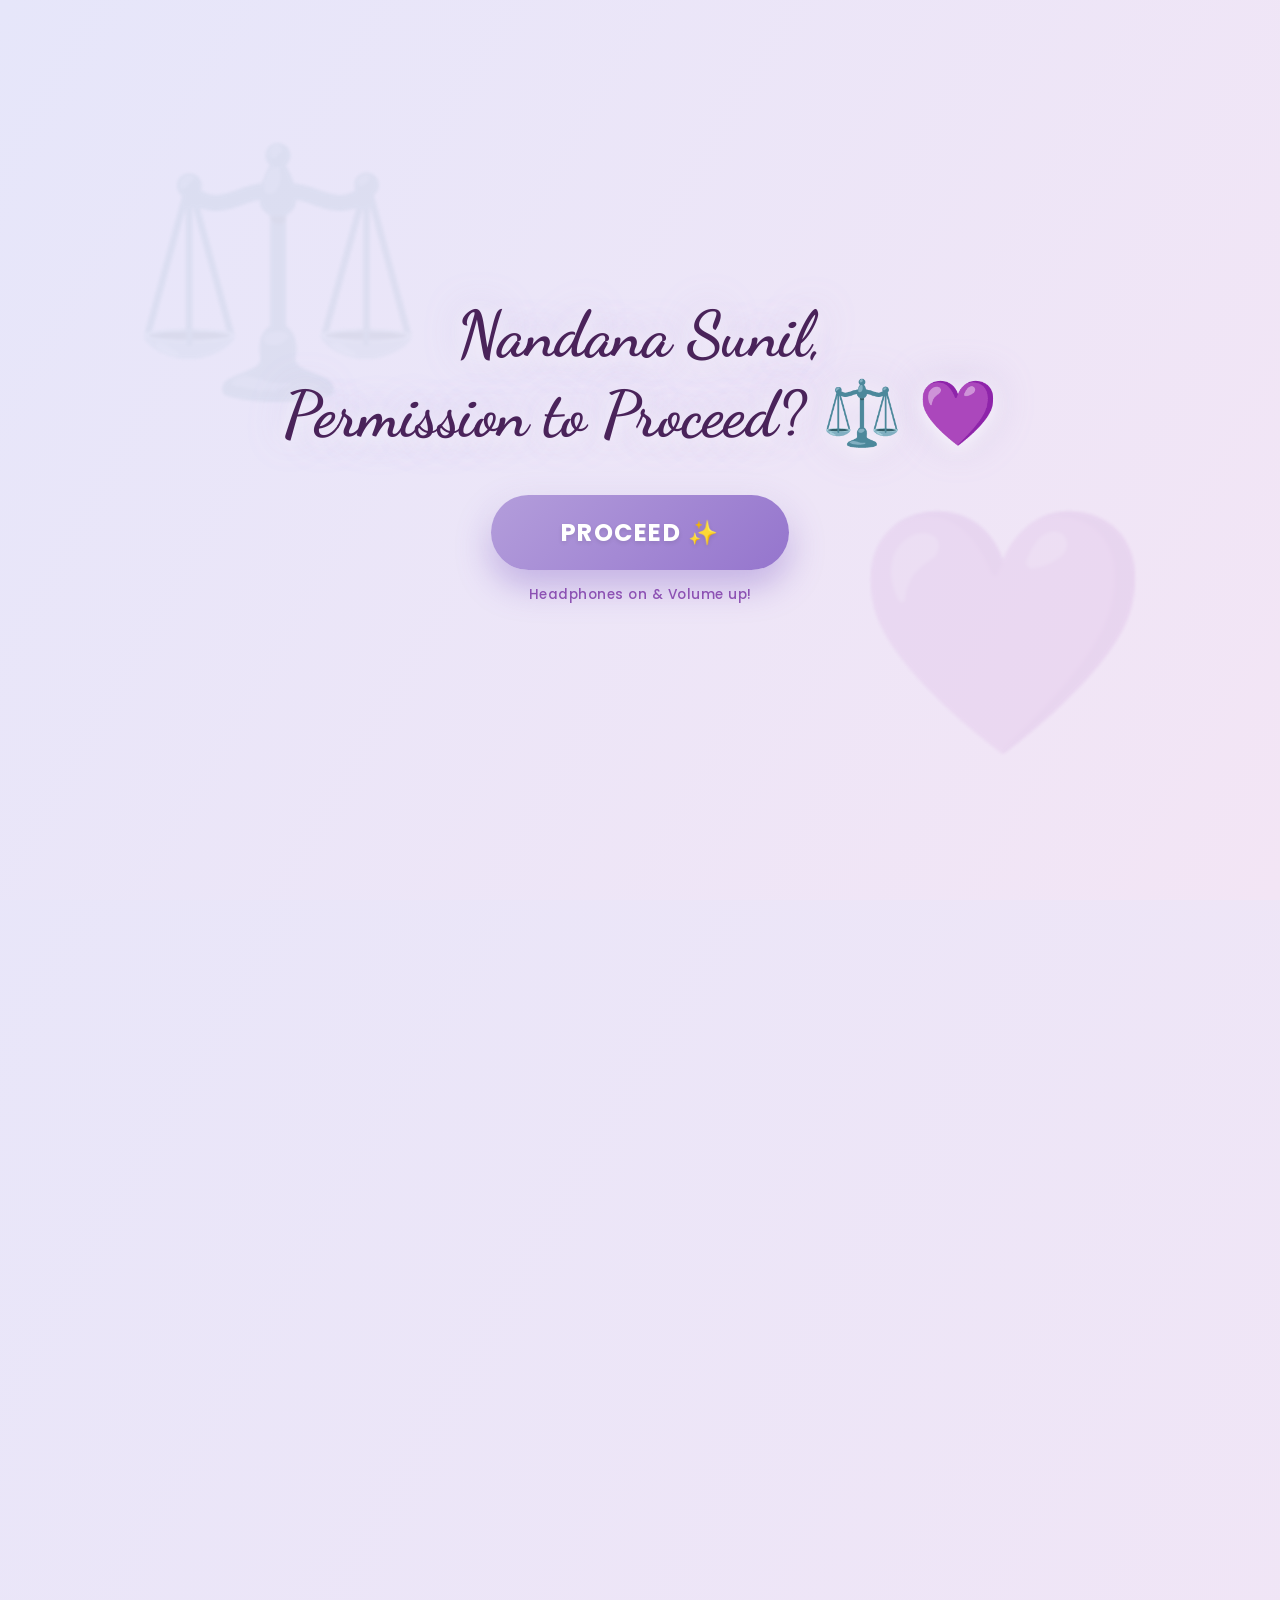
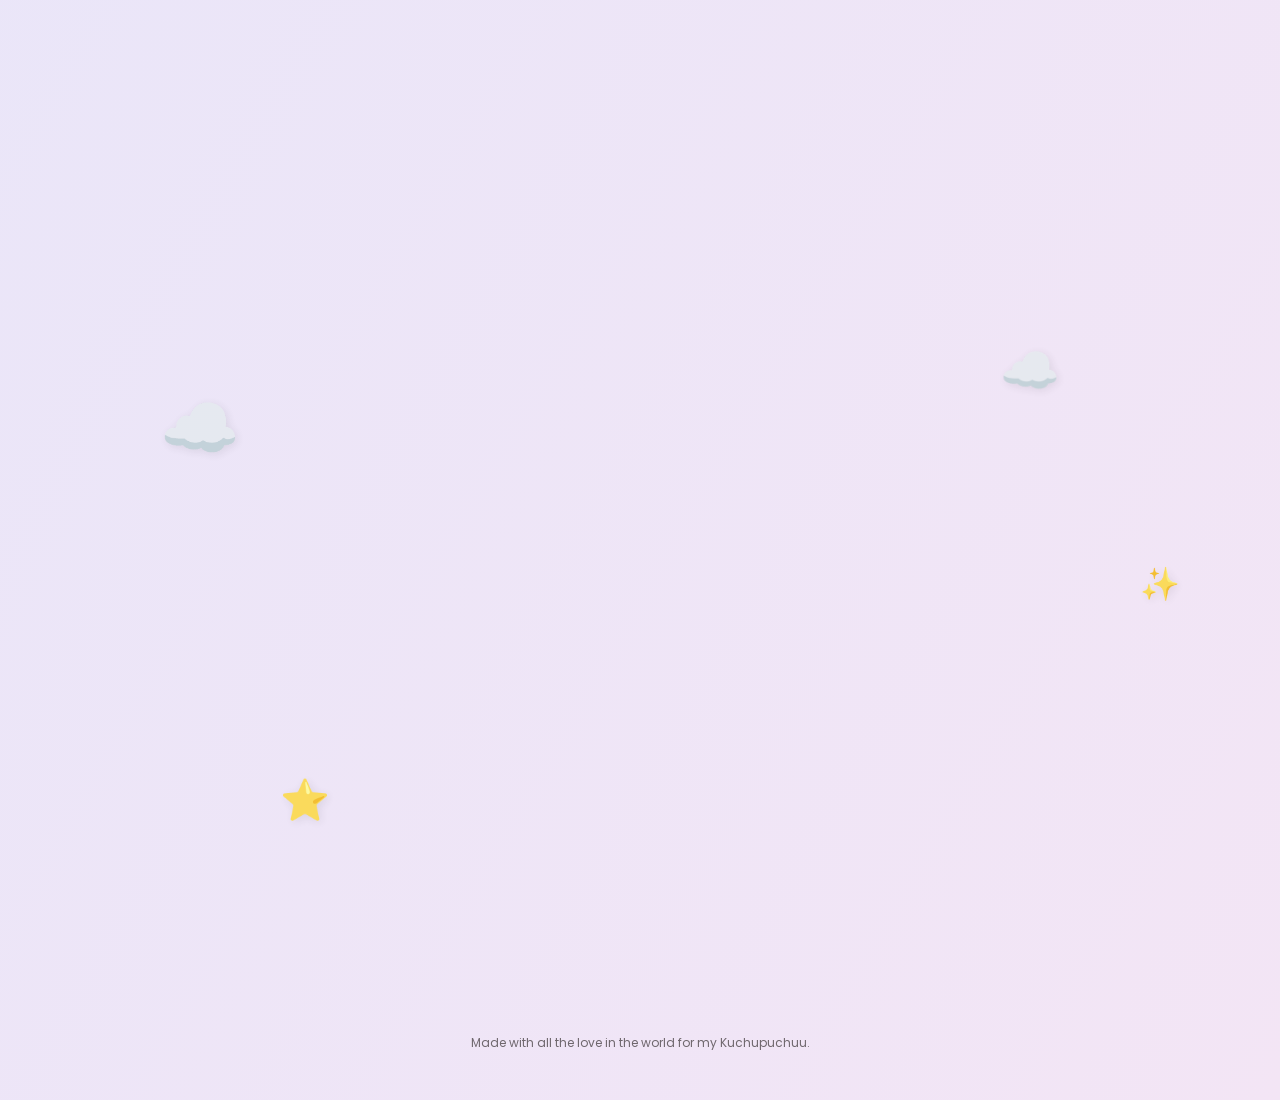
==== commit 55675f9e: "Update index.html" ====
--- a/index.html
+++ b/index.html
@@ -1472,680 +1472,749 @@
             pointer-events: none;
             font-family: 'Poppins', sans-serif;
         }
+
+        /* Device Restriction Styles */
+        #mobile-warning {
+            display: none;
+            position: fixed;
+            top: 0;
+            left: 0;
+            width: 100vw;
+            height: 100vh;
+            background: linear-gradient(120deg, var(--lavender-light) 0%, #F3E5F5 100%);
+            z-index: 999999;
+            flex-direction: column;
+            justify-content: center;
+            align-items: center;
+            text-align: center;
+            padding: 30px;
+        }
+
+        #mobile-warning h1 {
+            font-family: 'Dancing Script', cursive;
+            font-size: 2.5rem;
+            color: #7E57C2;
+            margin-bottom: 20px;
+        }
+
+        #mobile-warning p {
+            font-family: 'Poppins', sans-serif;
+            font-size: 1.1rem;
+            color: #555;
+            max-width: 80%;
+            margin: 0 auto;
+        }
+
+        /* Show warning on screens smaller than 1024px */
+        @media screen and (max-width: 1024px) {
+            #mobile-warning {
+                display: flex;
+            }
+
+            #desktop-content {
+                display: none !important;
+            }
+
+            /* Hide everythinged through */
+            #hearts-container,
+            .bokeh,
+            .splash-overlay {
+                display: none !important;
+            }
+
+            body {
+                overflow: hidden;
+            }
+        }
     </style>
 </head>
 
 <body>
-    <!-- Splash Screen -->
-    <div id="splash-overlay" class="splash-overlay">
-        <div id="splash-hearts"></div>
-        <div class="ghost-emoji" style="top: 10%; left: 10%;">⚖️</div>
-        <div class="ghost-emoji" style="bottom: 10%; right: 10%;">💜</div>
-        <div class="splash-content">
-            <h1 class="splash-title">Nandana Sunil,<br>Permission to Proceed? ⚖️ 💜</h1>
-            <button class="splash-enter-btn" onclick="unlockExperience()">PROCEED ✨</button>
-            <p class="splash-audio-note"
-                style="color: #6a1b9a; font-family: 'Poppins', sans-serif; font-size: 0.85rem; margin-top: 15px; font-weight: 500; letter-spacing: 0.5px; opacity: 0.7; animation: pulse 2s infinite; pointer-events: none;">
-                Headphones on & Volume up!
-            </p>
-        </div>
+    <!-- Mobile Warning -->
+    <div id="mobile-warning">
+        <h1>For the Best Experience... ✨</h1>
+        <p>This special page is designed for a larger screen.<br>Please open it on your Laptop or Desktop to continue!
+            💻💜</p>
     </div>
 
-    <!-- Background Music -->
-    <audio id="bg-music" loop preload="auto">
-        <source src="Music/bg.mp3" type="audio/mpeg">
-    </audio>
-    <audio id="quiz-music" preload="auto">
-        <source src="Music/quiz.mp3" type="audio/mpeg">
-    </audio>
-
-    <!-- SFX Layer -->
-    <audio id="sfx-yes" preload="auto">
-        <source src="Music/yes.mp3" type="audio/mpeg">
-    </audio>
-    <audio id="sfx-no" preload="auto">
-        <source src="Music/no.mp3" type="audio/mpeg">
-    </audio>
-    <audio id="sfx-wrong" preload="auto">
-        <source src="Music/wrong.mp3" type="audio/mpeg">
-    </audio>
-    <audio id="sfx-wehe" preload="auto">
-        <source src="Music/wehe.mp3" type="audio/mpeg">
-    </audio>
-    <audio id="sfx-objection" preload="auto">
-        <source src="Music/objection.mp3" type="audio/mpeg">
-    </audio>
-    <audio id="sfx-tada" preload="auto">
-        <source src="Music/tada.mp3" type="audio/mpeg">
-    </audio>
-    <audio id="sfx-keyboard" preload="auto">
-        <source src="Music/keyboard.mp3" type="audio/mpeg">
-    </audio>
-
-    <!-- Bokeh Background -->
-    <div class="bokeh"></div>
-    <div class="bokeh"></div>
-    <div class="bokeh"></div>
-
-    <div id="hearts-container"></div>
-
-    <!-- SVG Filter for Torn Edges -->
-    <svg style="position: absolute; width: 0; height: 0;" aria-hidden="true" focusable="false">
-        <defs>
-            <filter id="torn-paper" x="-20%" y="-20%" width="140%" height="140%">
-                <feTurbulence type="fractalNoise" baseFrequency="0.03" numOctaves="5" result="noise" />
-                <feDisplacementMap in="SourceGraphic" in2="noise" scale="20" xChannelSelector="R"
-                    yChannelSelector="G" />
-            </filter>
-        </defs>
-    </svg>
-
-    <!-- HERO -->
-    <section id="hero-section" class="hero locked">
-        <h1 class="reveal hero-title" style="transition-delay: 0.2s;">Hey Nandu..! ✨</h1>
-
-        <!-- Kawaii Scrapbook Box -->
-        <div class="kawaii-box reveal" style="transition-delay: 0.5s; padding: clamp(20px, 4vh, 40px);">
-            <div class="tape-corner-tl"></div>
-            <div class="tape-corner-br"></div>
-
-            <img src="https://media.tenor.com/N6s_shn4w3gAAAAi/cute-bear.gif" class="peeking-bear" alt="Peeking Bear">
-
-            <p class="kawaii-text">You know what... it's been</p>
-            <h3 id="time-count" class="time-count">Calculating...</h3>
-            <p class="kawaii-text">counting moments with you..</p>
-        </div>
-
-        <p class="reveal"
-            style="transition-delay: 0.8s; font-size: clamp(1rem, 2.5vh, 1.3rem); color: #4a235a; margin-top: clamp(30px, 6vh, 60px); font-family: 'Poppins', sans-serif; text-shadow: none; font-weight: 600;">
-            A little something for my Tutuu, check it out... 💌
-        </p>
-
-        <!-- CSS Animated Scroll Indicator -->
-        <div class="reveal" style="margin-top: clamp(15px, 3vh, 30px); transition-delay: 1.2s; text-align: center;">
-            <div class="scroll-heart">
-                <div class="chevron"></div>
-                <div class="chevron"></div>
-                <div class="chevron"></div>
-            </div>
-            <p style="font-size: 0.85rem; color: #555; margin-top: 8px; font-family: 'Indie Flower', cursive;">Scroll
-                for Love</p>
-        </div>
-    </section>
-
-
-    <section id="gallery-section" class="section"
-        style="padding: clamp(10px, 2vh, 30px) 20px; min-height: 100vh; display: flex; flex-direction: column; justify-content: center;">
-        <h2 class="reveal-pop"
-            style="font-family: 'Dancing Script', cursive; font-size: clamp(2rem, 5vh, 2.5rem); color: #705d75; margin-bottom: 5px;">
-            Exhibit A: Evidence of Us ✨
-        </h2>
-
-        <div id="clothesline-scroll-container" class="reveal-fade reveal-delay-2">
-            <!-- Rows injected via JS -->
-        </div>
-
-        <p style="text-align: center; color: #888; font-size: 0.85rem; margin-top: 5px; margin-bottom: 5px;"
-            class="reveal-pop">
-            (Hover to pause the memories 🧺)
-        </p>
-
-        <!-- Scroll Down Surprise -->
-        <div class="reveal-pop reveal-delay-3" style="display: flex; justify-content: center; margin-bottom: 5px;">
-            <!-- No background pill, just the content -->
-            <div class="scroll-down-container"
-                onclick="document.getElementById('quiz-section').scrollIntoView({behavior: 'smooth'})"
-                style="padding: 5px;">
-
-                <div class="scroll-chevron"></div>
-                <div class="scroll-chevron"></div>
-                <div class="scroll-chevron"></div>
-
-                <p class="scroll-text" style="font-size: 1.2rem; margin-top: 5px;">Scroll for Love</p>
+    <!-- Desktop Content Wrapper -->
+    <div id="desktop-content">
+        <!-- Splash Screen -->
+        <div id="splash-overlay" class="splash-overlay">
+            <div id="splash-hearts"></div>
+            <div class="ghost-emoji" style="top: 10%; left: 10%;">⚖️</div>
+            <div class="ghost-emoji" style="bottom: 10%; right: 10%;">💜</div>
+            <div class="splash-content">
+                <h1 class="splash-title">Nandana Sunil,<br>Permission to Proceed? ⚖️ 💜</h1>
+                <button class="splash-enter-btn" onclick="unlockExperience()">PROCEED ✨</button>
+                <p class="splash-audio-note"
+                    style="color: #6a1b9a; font-family: 'Poppins', sans-serif; font-size: 0.85rem; margin-top: 15px; font-weight: 500; letter-spacing: 0.5px; opacity: 0.7; animation: pulse 2s infinite; pointer-events: none;">
+                    Headphones on & Volume up!
+                </p>
             </div>
         </div>
-    </section>
-
-    <!-- CSS Overrides for Compact View -->
-    <style>
-        #clothesline-scroll-container {
-            height: min(650px, 70vh);
-            /* Increased height slightly for bigger images */
-            margin: 10px 0;
-            overflow: visible;
-            /* Keep visible to allow sway overlap without clipping */
-        }
-
-        .clothesline-row {
-            height: 50%;
-            /* Strictly half the container */
-            margin-bottom: 0;
-        }
-
-        .photo-inner {
-            width: 180px;
-            /* Increased from 150px */
-            padding: 10px 10px 40px 10px;
-            /* Slightly larger padding */
-        }
-
-        .photo-inner img {
-            height: 200px;
-            /* Increased from 160px */
-        }
-
-        .hanging-photo {
-            margin: 0 25px;
-            /* Significantly increased gap (was 15px) */
-        }
-
-        .track-rope {
-            top: 30px;
-            /* Adjusted lower for bigger scale */
-        }
-    </style>
-    </section>
-
-    <!-- QUIZ -->
-    <section id="quiz-section" class="section" style="position: relative;">
-        <!-- Floating Atmosphere -->
-        <div class="cloud" style="top: 20%; left: 10%; font-size: 4rem;">☁️</div>
-        <div class="cloud" style="top: 15%; right: 15%; font-size: 3rem; animation-delay: 2s;">☁️</div>
-        <div class="cloud" style="bottom: 30%; left: 20%; font-size: 2.5rem; animation-delay: 5s;">⭐</div>
-        <div class="cloud" style="top: 40%; right: 5%; font-size: 2rem; animation-delay: 3s;">✨</div>
-
-        <div class="quiz-wrapper reveal" id="quiz-wrapper-main">
-            <div class="quiz-enhanced">
-                <div id="quiz-box">
-                    <h2>Ready for a question? 💭</h2>
-                    <button class="answer-btn" onclick="nextQuestion(1)">Yes, ask me!</button>
+
+        <!-- Background Music -->
+        <audio id="bg-music" loop preload="auto">
+            <source src="Music/bg.mp3" type="audio/mpeg">
+        </audio>
+        <audio id="quiz-music" preload="auto">
+            <source src="Music/quiz.mp3" type="audio/mpeg">
+        </audio>
+
+        <!-- SFX Layer -->
+        <audio id="sfx-yes" preload="auto">
+            <source src="Music/yes.mp3" type="audio/mpeg">
+        </audio>
+        <audio id="sfx-no" preload="auto">
+            <source src="Music/no.mp3" type="audio/mpeg">
+        </audio>
+        <audio id="sfx-wrong" preload="auto">
+            <source src="Music/wrong.mp3" type="audio/mpeg">
+        </audio>
+        <audio id="sfx-wehe" preload="auto">
+            <source src="Music/wehe.mp3" type="audio/mpeg">
+        </audio>
+        <audio id="sfx-objection" preload="auto">
+            <source src="Music/objection.mp3" type="audio/mpeg">
+        </audio>
+        <audio id="sfx-tada" preload="auto">
+            <source src="Music/tada.mp3" type="audio/mpeg">
+        </audio>
+        <audio id="sfx-keyboard" preload="auto">
+            <source src="Music/keyboard.mp3" type="audio/mpeg">
+        </audio>
+
+        <!-- Bokeh Background -->
+        <div class="bokeh"></div>
+        <div class="bokeh"></div>
+        <div class="bokeh"></div>
+
+        <div id="hearts-container"></div>
+
+        <!-- SVG Filter for Torn Edges -->
+        <svg style="position: absolute; width: 0; height: 0;" aria-hidden="true" focusable="false">
+            <defs>
+                <filter id="torn-paper" x="-20%" y="-20%" width="140%" height="140%">
+                    <feTurbulence type="fractalNoise" baseFrequency="0.03" numOctaves="5" result="noise" />
+                    <feDisplacementMap in="SourceGraphic" in2="noise" scale="20" xChannelSelector="R"
+                        yChannelSelector="G" />
+                </filter>
+            </defs>
+        </svg>
+
+        <!-- HERO -->
+        <section id="hero-section" class="hero locked">
+            <h1 class="reveal hero-title" style="transition-delay: 0.2s;">Hey Nandu..! ✨</h1>
+
+            <!-- Kawaii Scrapbook Box -->
+            <div class="kawaii-box reveal" style="transition-delay: 0.5s; padding: clamp(20px, 4vh, 40px);">
+                <div class="tape-corner-tl"></div>
+                <div class="tape-corner-br"></div>
+
+                <img src="https://media.tenor.com/N6s_shn4w3gAAAAi/cute-bear.gif" class="peeking-bear"
+                    alt="Peeking Bear">
+
+                <p class="kawaii-text">You know what... it's been</p>
+                <h3 id="time-count" class="time-count">Calculating...</h3>
+                <p class="kawaii-text">counting moments with you..</p>
+            </div>
+
+            <p class="reveal"
+                style="transition-delay: 0.8s; font-size: clamp(1rem, 2.5vh, 1.3rem); color: #4a235a; margin-top: clamp(30px, 6vh, 60px); font-family: 'Poppins', sans-serif; text-shadow: none; font-weight: 600;">
+                A little something for my Tutuu, check it out... 💌
+            </p>
+
+            <!-- CSS Animated Scroll Indicator -->
+            <div class="reveal" style="margin-top: clamp(15px, 3vh, 30px); transition-delay: 1.2s; text-align: center;">
+                <div class="scroll-heart">
+                    <div class="chevron"></div>
+                    <div class="chevron"></div>
+                    <div class="chevron"></div>
+                </div>
+                <p style="font-size: 0.85rem; color: #555; margin-top: 8px; font-family: 'Indie Flower', cursive;">
+                    Scroll
+                    for Love</p>
+            </div>
+        </section>
+
+
+        <section id="gallery-section" class="section"
+            style="padding: clamp(10px, 2vh, 30px) 20px; min-height: 100vh; display: flex; flex-direction: column; justify-content: center;">
+            <h2 class="reveal-pop"
+                style="font-family: 'Dancing Script', cursive; font-size: clamp(2rem, 5vh, 2.5rem); color: #705d75; margin-bottom: 5px;">
+                Exhibit A: Evidence of Us ✨
+            </h2>
+
+            <div id="clothesline-scroll-container" class="reveal-fade reveal-delay-2">
+                <!-- Rows injected via JS -->
+            </div>
+
+            <p style="text-align: center; color: #888; font-size: 0.85rem; margin-top: 5px; margin-bottom: 5px;"
+                class="reveal-pop">
+                (Hover to pause the memories 🧺)
+            </p>
+
+            <!-- Scroll Down Surprise -->
+            <div class="reveal-pop reveal-delay-3" style="display: flex; justify-content: center; margin-bottom: 5px;">
+                <!-- No background pill, just the content -->
+                <div class="scroll-down-container"
+                    onclick="document.getElementById('quiz-section').scrollIntoView({behavior: 'smooth'})"
+                    style="padding: 5px;">
+
+                    <div class="scroll-chevron"></div>
+                    <div class="scroll-chevron"></div>
+                    <div class="scroll-chevron"></div>
+
+                    <p class="scroll-text" style="font-size: 1.2rem; margin-top: 5px;">Scroll for Love</p>
                 </div>
             </div>
-        </div>
-
-        <!-- HIDDEN LETTER -->
-        <div class="scrappy-wrapper" id="letter-wrapper-main" style="display: none;">
-            <div class="letter-shadow"></div>
-            <div class="letter-paper"></div>
-            <div class="letter-content">
-                <h2>Dear Nandu,</h2>
-                <p>
-                    I’ve been sitting here trying to put into words what you mean to me,
-                    and it’s harder than I thought—mostly because "friend" feels like
-                    such a small word for someone who occupies so much of my heart.
-                </p>
-                <p>
-                    You’ve become my safe space. In a world that’s constantly moving, you’re the one person who makes
-                    everything feel still and right.
-                    You are my favorite notification—the one that makes me pick up my phone with a smile before I’ve
-                    even read the message.
-                    Whether you’re being Nandu or just my Tutuu, I’ve realized that I adore every single version of
-                    you.
-                </p>
-                <p>
-                    Thank you for handling my craziness and for being the incredible, one-of-a-kind person you are.
-                    I don’t know exactly what the future looks like, but I do know that I want you in every part of it.
-                    I want more of our laughs, more of our "no" buttons running away, and a lot more "us."
-                </p>
-                <p>
-                    You make my life better just by being in it. I hope you know how much I truly, deeply care about
-                    you.
-                </p>
-
-                <p class="letter-signature">Always yours,<br>🦥</p>
+        </section>
+
+        <!-- CSS Overrides for Compact View -->
+        <style>
+            #clothesline-scroll-container {
+                height: min(650px, 70vh);
+                min-height: 580px;
+                /* Force enough space for 2 rows of photos */
+                /* Increased height slightly for bigger images */
+                margin: 10px 0;
+                overflow: visible;
+                /* Keep visible to allow sway overlap without clipping */
+            }
+
+            .clothesline-row {
+                height: 50%;
+                /* Strictly half the container */
+                margin-bottom: 0;
+            }
+
+            .photo-inner {
+                width: 180px;
+                /* Increased from 150px */
+                padding: 10px 10px 40px 10px;
+                /* Slightly larger padding */
+            }
+
+            .photo-inner img {
+                height: 200px;
+                /* Increased from 160px */
+            }
+
+            .hanging-photo {
+                margin: 0 25px;
+                /* Significantly increased gap (was 15px) */
+            }
+
+            .track-rope {
+                top: 30px;
+                /* Adjusted lower for bigger scale */
+            }
+        </style>
+        </section>
+
+        <!-- QUIZ -->
+        <section id="quiz-section" class="section" style="position: relative;">
+            <!-- Floating Atmosphere -->
+            <div class="cloud" style="top: 20%; left: 10%; font-size: 4rem;">☁️</div>
+            <div class="cloud" style="top: 15%; right: 15%; font-size: 3rem; animation-delay: 2s;">☁️</div>
+            <div class="cloud" style="bottom: 30%; left: 20%; font-size: 2.5rem; animation-delay: 5s;">⭐</div>
+            <div class="cloud" style="top: 40%; right: 5%; font-size: 2rem; animation-delay: 3s;">✨</div>
+
+            <div class="quiz-wrapper reveal" id="quiz-wrapper-main">
+                <div class="quiz-enhanced">
+                    <div id="quiz-box">
+                        <h2>Ready for a question? 💭</h2>
+                        <button class="answer-btn" onclick="nextQuestion(1)">Yes, ask me!</button>
+                    </div>
+                </div>
             </div>
-        </div>
-        <footer class="site-footer">
-            <p>Made with all the love in the world for my Kuchupuchuu.</p>
-        </footer>
-    </section>
-
-    <!-- AUDIO SYSTEM -->
-    <audio id="bg-music" loop>
-        <source src="Music/bg.mp3" type="audio/mpeg">
-    </audio>
-
-    <!-- SFX SYSTEM -->
-    <audio id="sfx-yes" src="Music/yes.mp3"></audio>
-    <audio id="sfx-no" src="Music/no.mp3"></audio>
-    <audio id="sfx-wrong" src="Music/wrong.mp3"></audio>
-    <audio id="sfx-wehe" src="Music/wehe.mp3"></audio>
-    <audio id="sfx-objection" src="Music/objection.mp3"></audio>
-    <audio id="sfx-tada" src="Music/tada.mp3"></audio>
-    <audio id="sfx-keyboard" src="Music/keyboard.mp3"></audio>
-    <audio id="sfx-quiz" src="Music/quiz.mp3"></audio>
-
-    <script>
-        // --- V13: Global Photo Data (Moved up for preloader) ---
-        const photoData = [
-            { url: "images/photo1.jpg", caption: "Remeber This?" },
-            { url: "images/photo2.jpg", caption: "Aishcreem" },
-            { url: "images/photo3.jpg", caption: "Silly Face" },
-            { url: "images/photo4.jpg", caption: "On the Floor!" },
-            { url: "images/photo5.jpg", caption: "Love Ya" },
-            { url: "images/photo6.jpg", caption: "Smile..!" },
-            { url: "images/photo7.jpg", caption: "Estetik" },
-            { url: "images/photo8.jpg", caption: "Fav Memory" },
-            { url: "images/photo9.jpg", caption: "Forever" },
-            { url: "images/photo10.jpg", caption: "Vroom Vroom" },
-            { url: "images/photo11.jpg", caption: "Let's Racee!" },
-            { url: "images/photo12.jpg", caption: "Adventure" }
-        ];
-
-        // --- SFX Manager ---
-        function playSound(id) {
-            const audio = document.getElementById('sfx-' + id);
-            if (audio) {
-                audio.currentTime = 0;
-                audio.volume = 0.6;
-                audio.play().catch(e => console.log('SFX block:', e));
-            }
-        }
-
-        // 1. Floating Lavender/Purple Animation
-        function createHeart() {
-            const container = document.getElementById('hearts-container');
-            const heart = document.createElement('div');
-            heart.classList.add('heart');
-            // Lavender & Purple Theme Emojis
-            heart.innerHTML = ['🪻', '💜', '✨', '🍇', '☂️', '🫧'][Math.floor(Math.random() * 6)];
-            heart.style.left = Math.random() * 100 + 'vw';
-            heart.style.animationDuration = Math.random() * 3 + 3 + 's';
-            heart.style.fontSize = Math.random() * 20 + 10 + 'px';
-            // Random blur for depth
-            if (Math.random() > 0.5) heart.style.filter = 'blur(1px)';
-            container.appendChild(heart);
-
-            setTimeout(() => {
-                heart.remove();
-            }, 6000);
-        }
-        setInterval(createHeart, 400);
-
-        //  1.1 Magic Wand Sparkle Trail
-        document.addEventListener('mousemove', function (e) {
-            // Throttle: Only create sparkles 40% of the time for a lighter trail
-            if (Math.random() > 0.4) return;
-
-            // Create sparkle
-            const sparkle = document.createElement('div');
-            sparkle.classList.add('sparkle');
-            sparkle.style.left = e.pageX + 'px';
-            sparkle.style.top = e.pageY + 'px';
-
-            // Random size variation (Balanced trace)
-            const size = Math.random() * 15 + 8;
-            sparkle.style.width = size + 'px';
-            sparkle.style.height = size + 'px';
-
-            document.body.appendChild(sparkle);
-
-            // Remove after animation
-            setTimeout(() => {
-                sparkle.remove();
-            }, 1000);
-        });
-
-        //  1.5 Friendship Counter
-        function updateCounter() {
-            const startDate = new Date("2018-06-05T00:00:00"); // June 5, 2018
-            const now = new Date();
-            const diff = now - startDate;
-
-            const days = Math.floor(diff / (1000 * 60 * 60 * 24));
-            const hours = Math.floor((diff / (1000 * 60 * 60)) % 24);
-            const minutes = Math.floor((diff / 1000 / 60) % 60);
-            const seconds = Math.floor((diff / 1000) % 60);
-
-            document.getElementById("time-count").innerText =
-                `${days} Days, ${hours} Hours, ${minutes} Mins, ${seconds} Secs`;
-        }
-        setInterval(updateCounter, 1000);
-        updateCounter(); // Run immediately
-
-        // 1.6 Contextual BGM Manager 
-        const bgMusic = document.getElementById('bg-music');
-        let bgmInitialized = false;
-        let fadeInterval = null;
-
-        // Auto-pause BG Music when tab is inactive
-        document.addEventListener('visibilitychange', () => {
-            if (document.hidden) {
-                if (!bgMusic.paused) {
-                    bgMusic.pause();
+
+            <!-- HIDDEN LETTER -->
+            <div class="scrappy-wrapper" id="letter-wrapper-main" style="display: none;">
+                <div class="letter-shadow"></div>
+                <div class="letter-paper"></div>
+                <div class="letter-content">
+                    <h2>Dear Nandu,</h2>
+                    <p>
+                        I’ve been sitting here trying to put into words what you mean to me,
+                        and it’s harder than I thought—mostly because "friend" feels like
+                        such a small word for someone who occupies so much of my heart.
+                    </p>
+                    <p>
+                        You’ve become my safe space. In a world that’s constantly moving, you’re the one person who
+                        makes
+                        everything feel still and right.
+                        You are my favorite notification—the one that makes me pick up my phone with a smile before I’ve
+                        even read the message.
+                        Whether you’re being Nandu or just my Tutuu, I’ve realized that I adore every single version of
+                        you.
+                    </p>
+                    <p>
+                        Thank you for handling my craziness and for being the incredible, one-of-a-kind person you are.
+                        I don’t know exactly what the future looks like, but I do know that I want you in every part of
+                        it.
+                        I want more of our laughs, more of our "no" buttons running away, and a lot more "us."
+                    </p>
+                    <p>
+                        You make my life better just by being in it. I hope you know how much I truly, deeply care about
+                        you.
+                    </p>
+
+                    <p class="letter-signature">Always yours,<br>🦥</p>
+                </div>
+            </div>
+            <footer class="site-footer">
+                <p>Made with all the love in the world for my Kuchupuchuu.</p>
+            </footer>
+        </section>
+
+        <!-- AUDIO SYSTEM -->
+        <audio id="bg-music" loop>
+            <source src="Music/bg.mp3" type="audio/mpeg">
+        </audio>
+
+        <!-- SFX SYSTEM -->
+        <audio id="sfx-yes" src="Music/yes.mp3"></audio>
+        <audio id="sfx-no" src="Music/no.mp3"></audio>
+        <audio id="sfx-wrong" src="Music/wrong.mp3"></audio>
+        <audio id="sfx-wehe" src="Music/wehe.mp3"></audio>
+        <audio id="sfx-objection" src="Music/objection.mp3"></audio>
+        <audio id="sfx-tada" src="Music/tada.mp3"></audio>
+        <audio id="sfx-keyboard" src="Music/keyboard.mp3"></audio>
+        <audio id="sfx-quiz" src="Music/quiz.mp3"></audio>
+
+        <script>
+            // --- V13: Global Photo Data (Moved up for preloader) ---
+            const photoData = [
+                { url: "images/photo1.jpg", caption: "Remeber This?" },
+                { url: "images/photo2.jpg", caption: "Aishcreem" },
+                { url: "images/photo3.jpg", caption: "Silly Face" },
+                { url: "images/photo4.jpg", caption: "On the Floor!" },
+                { url: "images/photo5.jpg", caption: "Love Ya" },
+                { url: "images/photo6.jpg", caption: "Smile..!" },
+                { url: "images/photo7.jpg", caption: "Estetik" },
+                { url: "images/photo8.jpg", caption: "Fav Memory" },
+                { url: "images/photo9.jpg", caption: "Forever" },
+                { url: "images/photo10.jpg", caption: "Vroom Vroom" },
+                { url: "images/photo11.jpg", caption: "Let's Racee!" },
+                { url: "images/photo12.jpg", caption: "Adventure" }
+            ];
+
+            // --- SFX Manager ---
+            function playSound(id) {
+                const audio = document.getElementById('sfx-' + id);
+                if (audio) {
+                    audio.currentTime = 0;
+                    audio.volume = 0.6;
+                    audio.play().catch(e => console.log('SFX block:', e));
                 }
-            } else {
-                // Resume only if we have started the experience
-                if (bgmInitialized && bgMusic.paused) {
-                    bgMusic.play().catch(e => console.log("Auto-resume failed:", e));
+            }
+
+            // 1. Floating Lavender/Purple Animation
+            function createHeart() {
+                const container = document.getElementById('hearts-container');
+                const heart = document.createElement('div');
+                heart.classList.add('heart');
+                // Lavender & Purple Theme Emojis
+                heart.innerHTML = ['🪻', '💜', '✨', '🍇', '☂️', '🫧'][Math.floor(Math.random() * 6)];
+                heart.style.left = Math.random() * 100 + 'vw';
+                heart.style.animationDuration = Math.random() * 3 + 3 + 's';
+                heart.style.fontSize = Math.random() * 20 + 10 + 'px';
+                // Random blur for depth
+                if (Math.random() > 0.5) heart.style.filter = 'blur(1px)';
+                container.appendChild(heart);
+
+                setTimeout(() => {
+                    heart.remove();
+                }, 6000);
+            }
+            setInterval(createHeart, 400);
+
+            //  1.1 Magic Wand Sparkle Trail
+            document.addEventListener('mousemove', function (e) {
+                // Throttle: Only create sparkles 40% of the time for a lighter trail
+                if (Math.random() > 0.4) return;
+
+                // Create sparkle
+                const sparkle = document.createElement('div');
+                sparkle.classList.add('sparkle');
+                sparkle.style.left = e.pageX + 'px';
+                sparkle.style.top = e.pageY + 'px';
+
+                // Random size variation (Balanced trace)
+                const size = Math.random() * 15 + 8;
+                sparkle.style.width = size + 'px';
+                sparkle.style.height = size + 'px';
+
+                document.body.appendChild(sparkle);
+
+                // Remove after animation
+                setTimeout(() => {
+                    sparkle.remove();
+                }, 1000);
+            });
+
+            //  1.5 Friendship Counter
+            function updateCounter() {
+                const startDate = new Date("2018-06-05T00:00:00"); // June 5, 2018
+                const now = new Date();
+                const diff = now - startDate;
+
+                const days = Math.floor(diff / (1000 * 60 * 60 * 24));
+                const hours = Math.floor((diff / (1000 * 60 * 60)) % 24);
+                const minutes = Math.floor((diff / 1000 / 60) % 60);
+                const seconds = Math.floor((diff / 1000) % 60);
+
+                document.getElementById("time-count").innerText =
+                    `${days} Days, ${hours} Hours, ${minutes} Mins, ${seconds} Secs`;
+            }
+            setInterval(updateCounter, 1000);
+            updateCounter(); // Run immediately
+
+            // 1.6 Contextual BGM Manager 
+            const bgMusic = document.getElementById('bg-music');
+            let bgmInitialized = false;
+            let fadeInterval = null;
+
+            // Auto-pause BG Music when tab is inactive
+            document.addEventListener('visibilitychange', () => {
+                if (document.hidden) {
+                    if (!bgMusic.paused) {
+                        bgMusic.pause();
+                    }
+                } else {
+                    // Resume only if we have started the experience
+                    if (bgmInitialized && bgMusic.paused) {
+                        bgMusic.play().catch(e => console.log("Auto-resume failed:", e));
+                    }
                 }
-            }
-        });
-
-        // NEW: Splash Emoji Rain 
-        let splashRainInterval = setInterval(() => {
-            const container = document.getElementById('splash-hearts');
-            if (!container) return;
-            const emoji = document.createElement('div');
-            emoji.innerText = ['💜', '✨', '⚖️', '🦄', '🌸', '🪄'][Math.floor(Math.random() * 6)];
-            emoji.style.position = 'absolute';
-            emoji.style.left = Math.random() * 100 + 'vw';
-            emoji.style.top = '-50px';
-            emoji.style.fontSize = Math.random() * 20 + 25 + 'px';
-            emoji.style.transition = `top ${Math.random() * 3 + 5}s linear, opacity 1s, transform 5s linear`;
-            emoji.style.opacity = '0.7';
-            emoji.style.zIndex = '1';
-            emoji.style.transform = `rotate(${Math.random() * 360}deg)`;
-
-            container.appendChild(emoji);
-
-            setTimeout(() => {
-                emoji.style.top = '110vh';
-                emoji.style.transform = `rotate(${Math.random() * 720}deg)`;
-            }, 50);
-            setTimeout(() => { emoji.remove(); }, 8000);
-        }, 250);
-
-        // 1.10 Media Preloader Logic (V13)
-        const mediaToPreload = {
-            images: photoData.map(p => p.url),
-            audio: [
-                'bg-music',
-                'sfx-yes', 'sfx-no', 'sfx-wrong', 'sfx-wehe',
-                'sfx-objection', 'sfx-tada', 'sfx-keyboard', 'sfx-quiz'
-            ]
-        };
-
-        let preloadingStatus = {
-            loaded: 0,
-            total: mediaToPreload.images.length + mediaToPreload.audio.length,
-            isComplete: false
-        };
-
-        function initPreloader() {
-            let loadedCount = 0;
-            const totalCount = preloadingStatus.total;
-
-            const checkResolve = (e) => {
-                loadedCount++;
-                preloadingStatus.loaded = loadedCount;
-                if (loadedCount >= totalCount) {
-                    preloadingStatus.isComplete = true;
-                    console.log("All media preloaded successfully.");
+            });
+
+            // NEW: Splash Emoji Rain 
+            let splashRainInterval = setInterval(() => {
+                const container = document.getElementById('splash-hearts');
+                if (!container) return;
+                const emoji = document.createElement('div');
+                emoji.innerText = ['💜', '✨', '⚖️', '🦄', '🌸', '🪄'][Math.floor(Math.random() * 6)];
+                emoji.style.position = 'absolute';
+                emoji.style.left = Math.random() * 100 + 'vw';
+                emoji.style.top = '-50px';
+                emoji.style.fontSize = Math.random() * 20 + 25 + 'px';
+                emoji.style.transition = `top ${Math.random() * 3 + 5}s linear, opacity 1s, transform 5s linear`;
+                emoji.style.opacity = '0.7';
+                emoji.style.zIndex = '1';
+                emoji.style.transform = `rotate(${Math.random() * 360}deg)`;
+
+                container.appendChild(emoji);
+
+                setTimeout(() => {
+                    emoji.style.top = '110vh';
+                    emoji.style.transform = `rotate(${Math.random() * 720}deg)`;
+                }, 50);
+                setTimeout(() => { emoji.remove(); }, 8000);
+            }, 250);
+
+            // 1.10 Media Preloader Logic (V13)
+            const mediaToPreload = {
+                images: photoData.map(p => p.url),
+                audio: [
+                    'bg-music',
+                    'sfx-yes', 'sfx-no', 'sfx-wrong', 'sfx-wehe',
+                    'sfx-objection', 'sfx-tada', 'sfx-keyboard', 'sfx-quiz'
+                ]
+            };
+
+            let preloadingStatus = {
+                loaded: 0,
+                total: mediaToPreload.images.length + mediaToPreload.audio.length,
+                isComplete: false
+            };
+
+            function initPreloader() {
+                let loadedCount = 0;
+                const totalCount = preloadingStatus.total;
+
+                const checkResolve = (e) => {
+                    loadedCount++;
+                    preloadingStatus.loaded = loadedCount;
+                    if (loadedCount >= totalCount) {
+                        preloadingStatus.isComplete = true;
+                        console.log("All media preloaded successfully.");
+                    }
+                };
+
+                // Preload Images
+                mediaToPreload.images.forEach(url => {
+                    const img = new Image();
+                    img.onload = checkResolve;
+                    img.onerror = checkResolve; // Continue anyway
+                    img.src = url;
+                });
+
+                // Preload Audio
+                mediaToPreload.audio.forEach(id => {
+                    const aud = document.getElementById(id);
+                    if (aud) {
+                        // readyState 4 = HAVE_ENOUGH_DATA
+                        if (aud.readyState >= 3) {
+                            checkResolve();
+                        } else {
+                            aud.addEventListener('canplaythrough', checkResolve, { once: true });
+                            aud.addEventListener('error', checkResolve, { once: true });
+                            aud.load();
+                        }
+                    } else {
+                        checkResolve();
+                    }
+                });
+            }
+
+            // Start preloading immediately
+            initPreloader();
+
+            function unlockExperience() {
+                // V13: Check if preloading is complete
+                if (!preloadingStatus.isComplete) {
+                    if (typeof showToast === 'function') {
+                        showToast("Try again, media is loading... ⏳");
+                    } else {
+                        alert("Try again, media is loading... ⏳");
+                    }
+                    return;
+                }
+
+                // Stop splash rain
+                clearInterval(splashRainInterval);
+
+                // Hide splash immediately
+                const splash = document.getElementById('splash-overlay');
+                splash.classList.add('hidden');
+
+                window.scrollTo({ top: 0, behavior: 'instant' });
+
+                // Unlock and Play BGM
+                bgmInitialized = true;
+                bgMusic.src = 'Music/bg.mp3';
+                bgMusic.currentTime = 0;
+                bgMusic.volume = 0;
+                bgMusic.loop = true;
+
+                setTimeout(() => {
+                    bgMusic.play().catch(e => console.log("Audio unlock failed:", e));
+                    fadeBGM(1, 1500);
+                }, 300);
+
+                // Unlock sections after splash fade
+                setTimeout(() => {
+                    const hero = document.getElementById('hero-section');
+                    hero.classList.remove('locked');
+                    hero.querySelectorAll('.reveal, .reveal-pop, .reveal-fade').forEach(el => {
+                        el.classList.add('active');
+                    });
+                }, 800);
+            }
+
+            function fadeBGM(targetVolume, duration = 1000, onComplete = null) {
+                if (!bgmInitialized) return;
+                if (fadeInterval) clearInterval(fadeInterval);
+
+                // If we are fading in and paused, play first
+                if (targetVolume > 0 && bgMusic.paused) {
+                    bgMusic.play().catch(e => console.log("Fade-play failed:", e));
+                }
+
+                const startVolume = bgMusic.volume;
+                const diff = targetVolume - startVolume;
+                const steps = 30; // Smooth 30 steps
+                const stepMs = duration / steps;
+                let currentStep = 0;
+
+                fadeInterval = setInterval(() => {
+                    currentStep++;
+                    bgMusic.volume = Math.max(0, Math.min(1, startVolume + (diff * (currentStep / steps))));
+
+                    if (currentStep >= steps) {
+                        bgMusic.volume = targetVolume;
+                        clearInterval(fadeInterval);
+                        if (targetVolume === 0) bgMusic.pause();
+                        if (onComplete) onComplete();
+                    }
+                }, stepMs);
+            }
+
+
+            const activeSections = new Set();
+            const bgmObserverCallback = (entries) => {
+                entries.forEach(entry => {
+                    if (entry.isIntersecting) activeSections.add(entry.target.id);
+                    else activeSections.delete(entry.target.id);
+                });
+
+                // Ensure BG Music is playing and at correct volume if visible
+                const isPlayingBG = bgMusic.src && bgMusic.src.includes('bg.mp3');
+                if (!isPlayingBG) {
+                    fadeBGM(1);
+                } else if (bgMusic.volume === 0 && activeSections.size > 0) {
+                    fadeBGM(1);
                 }
             };
 
-            // Preload Images
-            mediaToPreload.images.forEach(url => {
-                const img = new Image();
-                img.onload = checkResolve;
-                img.onerror = checkResolve; // Continue anyway
-                img.src = url;
+            const bgmObserver = new IntersectionObserver(bgmObserverCallback, { threshold: 0.2 });
+
+            document.querySelectorAll('#hero-section, #gallery-section, #quiz-section').forEach(el => {
+                bgmObserver.observe(el);
             });
 
-            // Preload Audio
-            mediaToPreload.audio.forEach(id => {
-                const aud = document.getElementById(id);
-                if (aud) {
-                    // readyState 4 = HAVE_ENOUGH_DATA
-                    if (aud.readyState >= 3) {
-                        checkResolve();
+            // 1.7 Scroll Reveal Observer
+            const revealCallback = (entries, observer) => {
+                entries.forEach(entry => {
+                    // If the section is locked (during splash), ignore everything.
+                    const section = entry.target.closest('section');
+                    if (section && section.classList.contains('locked')) {
+                        return;
+                    }
+
+                    if (entry.isIntersecting) {
+                        entry.target.classList.add('active');
                     } else {
-                        aud.addEventListener('canplaythrough', checkResolve, { once: true });
-                        aud.addEventListener('error', checkResolve, { once: true });
-                        aud.load();
+                        // Restore re-trigger on scroll back!
+                        entry.target.classList.remove('active');
                     }
-                } else {
-                    checkResolve();
+                });
+            };
+
+            const revealObserver = new IntersectionObserver(revealCallback, {
+                threshold: 0.1, // Lower threshold for better sensitivity
+                rootMargin: '0px 0px -50px 0px'
+            });
+
+            // Observe everything EXCEPT Hero initially? No, we observe all, but unobserve Hero on unlock.
+            document.querySelectorAll('.reveal, .reveal-pop, .reveal-fade').forEach(el => {
+                revealObserver.observe(el);
+            });
+            // Also observe the section itself for the broad unlock
+            revealObserver.observe(document.getElementById('hero-section'));
+
+            // 1.6 Flower Shower (Full Screen)
+            function flowerShower() {
+                const container = document.getElementById('hearts-container');
+                const emojis = ['🪻', '💜', '✨', '🍇', '☂️', '🫧', '🦄', '🧚‍♀️'];
+
+                // Create 300 emojis for full coverage
+                for (let i = 0; i < 300; i++) {
+                    const confetti = document.createElement('div');
+                    confetti.innerText = emojis[Math.floor(Math.random() * emojis.length)];
+                    confetti.style.position = 'fixed';
+                    confetti.style.left = Math.random() * 100 + 'vw';
+                    confetti.style.top = '-10vh';
+                    confetti.style.fontSize = Math.random() * 20 + 10 + 'px';
+                    confetti.style.transform = `rotate(${Math.random() * 360}deg)`;
+                    confetti.style.zIndex = 9999;
+                    confetti.style.transition = `top ${Math.random() * 3 + 2}s ease-in, opacity ${Math.random() * 2 + 3}s`;
+
+                    container.appendChild(confetti);
+
+                    setTimeout(() => {
+                        confetti.style.top = '110vh';
+                        confetti.style.opacity = 0;
+                    }, 100);
+
+                    setTimeout(() => {
+                        confetti.remove();
+                    }, 5000);
                 }
-            });
-        }
-
-        // Start preloading immediately
-        initPreloader();
-
-        function unlockExperience() {
-            // V13: Check if preloading is complete
-            if (!preloadingStatus.isComplete) {
-                if (typeof showToast === 'function') {
-                    showToast("Try again, media is loading... ⏳");
-                } else {
-                    alert("Try again, media is loading... ⏳");
+            }
+
+            // 1.8 REALISTIC Smoke Explosion (Physics Based)
+            function smokeExplosion(x, y) {
+                const container = document.body;
+                const particleCount = 150; // MASSIVE EXPLOSION
+
+                for (let i = 0; i < particleCount; i++) {
+                    const particle = document.createElement('div');
+
+                    // Randomize type: Smoke vs Sparkle
+                    const isSparkle = Math.random() > 0.7;
+
+                    particle.style.position = 'fixed';
+                    particle.style.left = x + 'px';
+                    particle.style.top = y + 'px';
+                    particle.style.borderRadius = '50%';
+                    particle.style.pointerEvents = 'none';
+                    particle.style.zIndex = 10001;
+
+                    if (isSparkle) {
+                        particle.style.width = Math.random() * 8 + 2 + 'px';
+                        particle.style.height = particle.style.width;
+                        particle.style.background = '#FFF'; // Sparkle
+                        particle.style.boxShadow = '0 0 10px #FFF';
+                    } else {
+                        // 3D Ball
+                        particle.style.width = Math.random() * 15 + 10 + 'px';
+                        particle.style.height = particle.style.width;
+                        const hue = Math.floor(Math.random() * 60 + 260); // Purple/Violet range
+                        particle.style.background = `radial-gradient(circle at 30% 30%, rgba(255,255,255,0.95), hsla(${hue}, 70%, 60%, 1), hsla(${hue}, 80%, 40%, 1))`;
+                        particle.style.boxShadow = '2px 2px 5px rgba(0,0,0,0.3)';
+                        // No blur for solid 3D look
+                    }
+
+                    container.appendChild(particle);
+
+                    // PHYSICS 2.0: Gravity & Bounce
+                    const velocityDefault = Math.random() * 800 + 400; // FAST explosive power
+                    const angle = Math.random() * Math.PI * 2;
+                    const vx = Math.cos(angle) * (Math.random() * 300); // Horizontal spread
+                    const vy = Math.sin(angle) * velocityDefault * -1; // Shoot UP first
+
+                    const animation = particle.animate([
+                        { transform: `translate(0, 0)`, opacity: 1 },
+                        { transform: `translate(${vx}px, ${vy * 0.2}px)`, opacity: 1, offset: 0.1 }, // Peak
+                        { transform: `translate(${vx * 1.5}px, ${600 + Math.random() * 200}px)`, opacity: 0 } // Fall down
+                    ], {
+                        duration: Math.random() * 1000 + 1000,
+                        easing: 'cubic-bezier(0.25, 1, 0.5, 1)'
+                    });
+
+                    animation.onfinish = () => particle.remove();
                 }
-                return;
-            }
-
-            // Stop splash rain
-            clearInterval(splashRainInterval);
-
-            // Hide splash immediately
-            const splash = document.getElementById('splash-overlay');
-            splash.classList.add('hidden');
-
-            window.scrollTo({ top: 0, behavior: 'instant' });
-
-            // Unlock and Play BGM
-            bgmInitialized = true;
-            bgMusic.src = 'Music/bg.mp3';
-            bgMusic.currentTime = 0;
-            bgMusic.volume = 0;
-            bgMusic.loop = true;
-
-            setTimeout(() => {
-                bgMusic.play().catch(e => console.log("Audio unlock failed:", e));
-                fadeBGM(1, 1500);
-            }, 300);
-
-            // Unlock sections after splash fade
-            setTimeout(() => {
-                const hero = document.getElementById('hero-section');
-                hero.classList.remove('locked');
-                hero.querySelectorAll('.reveal, .reveal-pop, .reveal-fade').forEach(el => {
-                    el.classList.add('active');
-                });
-            }, 800);
-        }
-
-        function fadeBGM(targetVolume, duration = 1000, onComplete = null) {
-            if (!bgmInitialized) return;
-            if (fadeInterval) clearInterval(fadeInterval);
-
-            // If we are fading in and paused, play first
-            if (targetVolume > 0 && bgMusic.paused) {
-                bgMusic.play().catch(e => console.log("Fade-play failed:", e));
-            }
-
-            const startVolume = bgMusic.volume;
-            const diff = targetVolume - startVolume;
-            const steps = 30; // Smooth 30 steps
-            const stepMs = duration / steps;
-            let currentStep = 0;
-
-            fadeInterval = setInterval(() => {
-                currentStep++;
-                bgMusic.volume = Math.max(0, Math.min(1, startVolume + (diff * (currentStep / steps))));
-
-                if (currentStep >= steps) {
-                    bgMusic.volume = targetVolume;
-                    clearInterval(fadeInterval);
-                    if (targetVolume === 0) bgMusic.pause();
-                    if (onComplete) onComplete();
-                }
-            }, stepMs);
-        }
-
-
-        const activeSections = new Set();
-        const bgmObserverCallback = (entries) => {
-            entries.forEach(entry => {
-                if (entry.isIntersecting) activeSections.add(entry.target.id);
-                else activeSections.delete(entry.target.id);
-            });
-
-            // Ensure BG Music is playing and at correct volume if visible
-            const isPlayingBG = bgMusic.src && bgMusic.src.includes('bg.mp3');
-            if (!isPlayingBG) {
-                fadeBGM(1);
-            } else if (bgMusic.volume === 0 && activeSections.size > 0) {
-                fadeBGM(1);
-            }
-        };
-
-        const bgmObserver = new IntersectionObserver(bgmObserverCallback, { threshold: 0.2 });
-
-        document.querySelectorAll('#hero-section, #gallery-section, #quiz-section').forEach(el => {
-            bgmObserver.observe(el);
-        });
-
-        // 1.7 Scroll Reveal Observer
-        const revealCallback = (entries, observer) => {
-            entries.forEach(entry => {
-                // If the section is locked (during splash), ignore everything.
-                const section = entry.target.closest('section');
-                if (section && section.classList.contains('locked')) {
-                    return;
-                }
-
-                if (entry.isIntersecting) {
-                    entry.target.classList.add('active');
-                } else {
-                    // Restore re-trigger on scroll back!
-                    entry.target.classList.remove('active');
-                }
-            });
-        };
-
-        const revealObserver = new IntersectionObserver(revealCallback, {
-            threshold: 0.1, // Lower threshold for better sensitivity
-            rootMargin: '0px 0px -50px 0px'
-        });
-
-        // Observe everything EXCEPT Hero initially? No, we observe all, but unobserve Hero on unlock.
-        document.querySelectorAll('.reveal, .reveal-pop, .reveal-fade').forEach(el => {
-            revealObserver.observe(el);
-        });
-        // Also observe the section itself for the broad unlock
-        revealObserver.observe(document.getElementById('hero-section'));
-
-        // 1.6 Flower Shower (Full Screen)
-        function flowerShower() {
-            const container = document.getElementById('hearts-container');
-            const emojis = ['🪻', '💜', '✨', '🍇', '☂️', '🫧', '🦄', '🧚‍♀️'];
-
-            // Create 300 emojis for full coverage
-            for (let i = 0; i < 300; i++) {
-                const confetti = document.createElement('div');
-                confetti.innerText = emojis[Math.floor(Math.random() * emojis.length)];
-                confetti.style.position = 'fixed';
-                confetti.style.left = Math.random() * 100 + 'vw';
-                confetti.style.top = '-10vh';
-                confetti.style.fontSize = Math.random() * 20 + 10 + 'px';
-                confetti.style.transform = `rotate(${Math.random() * 360}deg)`;
-                confetti.style.zIndex = 9999;
-                confetti.style.transition = `top ${Math.random() * 3 + 2}s ease-in, opacity ${Math.random() * 2 + 3}s`;
-
-                container.appendChild(confetti);
-
-                setTimeout(() => {
-                    confetti.style.top = '110vh';
-                    confetti.style.opacity = 0;
-                }, 100);
-
-                setTimeout(() => {
-                    confetti.remove();
-                }, 5000);
-            }
-        }
-
-        // 1.8 REALISTIC Smoke Explosion (Physics Based)
-        function smokeExplosion(x, y) {
-            const container = document.body;
-            const particleCount = 150; // MASSIVE EXPLOSION
-
-            for (let i = 0; i < particleCount; i++) {
-                const particle = document.createElement('div');
-
-                // Randomize type: Smoke vs Sparkle
-                const isSparkle = Math.random() > 0.7;
-
-                particle.style.position = 'fixed';
-                particle.style.left = x + 'px';
-                particle.style.top = y + 'px';
-                particle.style.borderRadius = '50%';
-                particle.style.pointerEvents = 'none';
-                particle.style.zIndex = 10001;
-
-                if (isSparkle) {
-                    particle.style.width = Math.random() * 8 + 2 + 'px';
-                    particle.style.height = particle.style.width;
-                    particle.style.background = '#FFF'; // Sparkle
-                    particle.style.boxShadow = '0 0 10px #FFF';
-                } else {
-                    // 3D Ball
-                    particle.style.width = Math.random() * 15 + 10 + 'px';
-                    particle.style.height = particle.style.width;
-                    const hue = Math.floor(Math.random() * 60 + 260); // Purple/Violet range
-                    particle.style.background = `radial-gradient(circle at 30% 30%, rgba(255,255,255,0.95), hsla(${hue}, 70%, 60%, 1), hsla(${hue}, 80%, 40%, 1))`;
-                    particle.style.boxShadow = '2px 2px 5px rgba(0,0,0,0.3)';
-                    // No blur for solid 3D look
-                }
-
-                container.appendChild(particle);
-
-                // PHYSICS 2.0: Gravity & Bounce
-                const velocityDefault = Math.random() * 800 + 400; // FAST explosive power
-                const angle = Math.random() * Math.PI * 2;
-                const vx = Math.cos(angle) * (Math.random() * 300); // Horizontal spread
-                const vy = Math.sin(angle) * velocityDefault * -1; // Shoot UP first
-
-                const animation = particle.animate([
-                    { transform: `translate(0, 0)`, opacity: 1 },
-                    { transform: `translate(${vx}px, ${vy * 0.2}px)`, opacity: 1, offset: 0.1 }, // Peak
-                    { transform: `translate(${vx * 1.5}px, ${600 + Math.random() * 200}px)`, opacity: 0 } // Fall down
+
+                // Add a "Shockwave" ring
+                const wave = document.createElement('div');
+                wave.style.position = 'fixed';
+                wave.style.left = x + 'px';
+                wave.style.top = y + 'px';
+                wave.style.width = '0px';
+                wave.style.height = '0px';
+                wave.style.border = '2px solid rgba(255, 255, 255, 0.8)';
+                wave.style.borderRadius = '50%';
+                wave.style.transform = 'translate(-50%, -50%)';
+                wave.style.zIndex = 10000;
+                container.appendChild(wave);
+
+                wave.animate([
+                    { width: '0px', height: '0px', opacity: 0.8, borderWidth: '10px' },
+                    { width: '500px', height: '500px', opacity: 0, borderWidth: '0px' }
                 ], {
-                    duration: Math.random() * 1000 + 1000,
-                    easing: 'cubic-bezier(0.25, 1, 0.5, 1)'
-                });
-
-                animation.onfinish = () => particle.remove();
-            }
-
-            // Add a "Shockwave" ring
-            const wave = document.createElement('div');
-            wave.style.position = 'fixed';
-            wave.style.left = x + 'px';
-            wave.style.top = y + 'px';
-            wave.style.width = '0px';
-            wave.style.height = '0px';
-            wave.style.border = '2px solid rgba(255, 255, 255, 0.8)';
-            wave.style.borderRadius = '50%';
-            wave.style.transform = 'translate(-50%, -50%)';
-            wave.style.zIndex = 10000;
-            container.appendChild(wave);
-
-            wave.animate([
-                { width: '0px', height: '0px', opacity: 0.8, borderWidth: '10px' },
-                { width: '500px', height: '500px', opacity: 0, borderWidth: '0px' }
-            ], {
-                duration: 600,
-                easing: 'ease-out'
-            }).onfinish = () => wave.remove();
-        }
-
-
-        // 1.9 Memory Clothesline Gallery (Dual Auto-Scroll)
-        const clotheslineContainer = document.getElementById('clothesline-scroll-container');
-
-        // 12 Gallery Images (Portraits with various ratios)
-        // 12 Gallery Images (Using relative paths for GitHub hosting)
-        // (Defined at top of script for preloading)
-
-        function initClothesline() {
-            // Split data into two rows
-            const row1Data = photoData.slice(0, 6);
-            const row2Data = photoData.slice(6, 12);
-
-            clotheslineContainer.innerHTML = `
+                    duration: 600,
+                    easing: 'ease-out'
+                }).onfinish = () => wave.remove();
+            }
+
+
+            // 1.9 Memory Clothesline Gallery (Dual Auto-Scroll)
+            const clotheslineContainer = document.getElementById('clothesline-scroll-container');
+
+            // 12 Gallery Images (Portraits with various ratios)
+            // 12 Gallery Images (Using relative paths for GitHub hosting)
+            // (Defined at top of script for preloading)
+
+            function initClothesline() {
+                // Split data into two rows
+                const row1Data = photoData.slice(0, 6);
+                const row2Data = photoData.slice(6, 12);
+
+                clotheslineContainer.innerHTML = `
                 <!-- Row 1: Left to Right (Start offset -50% -> 0) -->
                 <!-- We need duplicate content for seamless loop -->
                 <!-- Track moves Right: translateX(0) -> translateX(50%) ??? No. -->
@@ -2168,19 +2237,19 @@
                     </div>
                 </div>
             `;
-        }
-
-        function renderTrack(items) {
-            let html = '<div class="track-segment" style="display:flex;">';
-            // Add rope inside segment
-            html += '<div class="track-rope"></div>';
-
-            items.forEach((photo) => {
-                // Drop is constant (0s delay), Sway starts after Drop (2.5s)
-                const swayDuration = 6 + Math.random() * 2;
-                // Slow sway (6-8s) for even movement
-
-                html += `
+            }
+
+            function renderTrack(items) {
+                let html = '<div class="track-segment" style="display:flex;">';
+                // Add rope inside segment
+                html += '<div class="track-rope"></div>';
+
+                items.forEach((photo) => {
+                    // Drop is constant (0s delay), Sway starts after Drop (2.5s)
+                    const swayDuration = 6 + Math.random() * 2;
+                    // Slow sway (6-8s) for even movement
+
+                    html += `
                     <div class="hanging-photo" style="animation-delay: 0s, 2.5s; animation-duration: 2.5s, ${swayDuration}s;">
                         <div class="photo-inner">
                             <img src="${photo.url}" alt="Memory" loading="lazy">
@@ -2188,43 +2257,43 @@
                         </div>
                     </div>
                 `;
-            });
-            html += '</div>';
-            return html;
-        }
-
-        // Initialize
-        initClothesline();
-
-        // 2. Quiz Logic (Legal Edition)
-        const quizBox = document.getElementById('quiz-box');
-        let currentStep = 0;
-
-        function nextQuestion(step) {
-            // SFX Logic
-            if (step === 1) {
-                playSound('quiz'); // Quiz Music Overlay
-                // V11.1: Reduce BG Volume by 40% (Target 0.6)
-                fadeBGM(0.6, 1000);
-            }
-            else playSound('yes'); // Normal Yes steps
-
-            // Fade out
-            quizBox.style.opacity = '0';
-
-            // Wait for fade out, then swap content
-            setTimeout(() => {
-                currentStep = step;
-                updateQuizContent(step);
-                // Fade in
-                quizBox.style.opacity = '1';
-            }, 200);
-        }
-
-        function updateQuizContent(step) {
-            // Step 1: Legal Start
-            if (step === 1) {
-                quizBox.innerHTML = `
+                });
+                html += '</div>';
+                return html;
+            }
+
+            // Initialize
+            initClothesline();
+
+            // 2. Quiz Logic (Legal Edition)
+            const quizBox = document.getElementById('quiz-box');
+            let currentStep = 0;
+
+            function nextQuestion(step) {
+                // SFX Logic
+                if (step === 1) {
+                    playSound('quiz'); // Quiz Music Overlay
+                    // V11.1: Reduce BG Volume by 40% (Target 0.6)
+                    fadeBGM(0.6, 1000);
+                }
+                else playSound('yes'); // Normal Yes steps
+
+                // Fade out
+                quizBox.style.opacity = '0';
+
+                // Wait for fade out, then swap content
+                setTimeout(() => {
+                    currentStep = step;
+                    updateQuizContent(step);
+                    // Fade in
+                    quizBox.style.opacity = '1';
+                }, 200);
+            }
+
+            function updateQuizContent(step) {
+                // Step 1: Legal Start
+                if (step === 1) {
+                    quizBox.innerHTML = `
                     <h2>Cross-Examination in Progress ⚖️</h2>
                     <p style="margin-top: 15px; font-size: 1.2rem;">Do you swear you are my favorite person? 🤨</p>
                     <div style="margin-top: 30px;">
@@ -2232,65 +2301,65 @@
                         <button class="answer-btn no" onclick="showOverruled()">Objection! 👩‍⚖️</button>
                     </div>
                 `;
-            }
-            // Step 2: Affirmation
-            else if (step === 2) {
-                quizBox.innerHTML = `
+                }
+                // Step 2: Affirmation
+                else if (step === 2) {
+                    quizBox.innerHTML = `
                     <h2>SUSTAINED! 🎉</h2>
                     <p style="margin-top: 15px;">The court finds you delightfully amazing.</p>
                     <div style="margin-top: 30px;">
                         <button class="answer-btn yes" onclick="nextQuestion(3)">Proceed, Your Honor ➡️</button>
                     </div>
                 `;
-            }
-
-            // Step 3: Lucky
-            else if (step === 3) {
-                quizBox.innerHTML = `
+                }
+
+                // Step 3: Lucky
+                else if (step === 3) {
+                    quizBox.innerHTML = `
                     <h2>Are you lucky to have me as your counsel? 📜</h2>
                     <div style="margin-top: 30px; position: relative; height: 100px;">
                         <button class="answer-btn yes" onclick="nextQuestion(4)">I plead the 5th (Yes) 😌</button>
                         <button class="answer-btn no" onmouseover="runAway(this)" onclick="runAway(this)" style="position: absolute;">Objection! 🙄</button>
                     </div>
                 `;
-            }
-
-            // Step 4: Cute
-            else if (step === 4) {
-                quizBox.innerHTML = `
+                }
+
+                // Step 4: Cute
+                else if (step === 4) {
+                    quizBox.innerHTML = `
                     <h2>Is the defendant (me) the cutest? 🥺</h2>
                     <div style="margin-top: 30px; position: relative; height: 100px;">
                         <button class="answer-btn yes" onclick="nextQuestion(5)">Evidence implies YES 😘</button>
                         <button class="answer-btn no" onmouseover="runAway(this)" onclick="runAway(this)" style="position: absolute;">Overruled! 🤢</button>
                     </div>
                 `;
-            }
-
-            // Step 5: Forever
-            else if (step === 5) {
-                quizBox.innerHTML = `
+                }
+
+                // Step 5: Forever
+                else if (step === 5) {
+                    quizBox.innerHTML = `
                     <h2>Are we serving a life sentence together? 👯‍♀️</h2>
                     <div style="margin-top: 30px; position: relative; height: 100px;">
                         <button class="answer-btn yes" onclick="nextQuestion(6)">No Parole! 🔒</button>
                         <button class="answer-btn no" onmouseover="runAway(this)" onclick="runAway(this)" style="position: absolute;">Appealing... 🏃‍♀️</button>
                     </div>
                 `;
-            }
-
-            // Step 6: Miss Me
-            else if (step === 6) {
-                quizBox.innerHTML = `
+                }
+
+                // Step 6: Miss Me
+                else if (step === 6) {
+                    quizBox.innerHTML = `
                     <h2>Do you miss your lawyer right now? ☹️</h2>
                     <div style="margin-top: 30px; position: relative; height: 100px;">
                         <button class="answer-btn yes" onclick="nextQuestion(7)">Guilty as charged 🥺</button>
                         <button class="answer-btn no" onmouseover="runAway(this)" onclick="runAway(this)" style="position: absolute;">Silence! 😒</button>
                     </div>
                 `;
-            }
-
-            // Step 7: The Contract Setup
-            else if (step === 7) {
-                quizBox.innerHTML = `
+                }
+
+                // Step 7: The Contract Setup
+                else if (step === 7) {
+                    quizBox.innerHTML = `
                     <h2>Final Verdict? ❤️</h2>
                     
                     <div style="margin-top: 30px; position: relative; height: 100px;">
@@ -2298,17 +2367,17 @@
                         <button class="answer-btn no" id="no-btn" onmouseover="runAway(this)" onclick="runAway(this)" style="position: absolute;">Mistrial! 🙄</button>
                     </div>
                 `;
-            }
-        }
-
-        // Show "Objection Overruled" logic
-        function showOverruled() {
-            playSound('wrong'); // Objection!
-            // Fade out
-            quizBox.style.opacity = '0';
-
-            setTimeout(() => {
-                quizBox.innerHTML = `
+                }
+            }
+
+            // Show "Objection Overruled" logic
+            function showOverruled() {
+                playSound('wrong'); // Objection!
+                // Fade out
+                quizBox.style.opacity = '0';
+
+                setTimeout(() => {
+                    quizBox.innerHTML = `
                     <div style="text-align: center;">
                         <div class="stamp">Overruled!</div>
                         <h2 style="font-family: 'Times New Roman', serif; margin-top: 10px;">COURT ORDER 🏛️</h2>
@@ -2322,104 +2391,104 @@
                         <button class="answer-btn yes" onclick="nextQuestion(1)">Understood 🥺</button>
                     </div>
                 `;
-                // Fade in
-                quizBox.style.opacity = '1';
-            }, 200);
-        }
-
-        // Run Away Function for "No" Button
-        function runAway(btn) {
-            playSound('no');
-            btn.style.position = 'absolute';
-
-            // Get container dimensions
-            const container = quizBox.getBoundingClientRect();
-            const btnRect = btn.getBoundingClientRect();
-
-            // Calculate available space relative to the container
-            const maxX = quizBox.offsetWidth - btn.offsetWidth - 20;
-            const maxY = quizBox.offsetHeight - btn.offsetHeight - 20;
-
-            let randomX, randomY;
-
-            // Ensure the button moves to a new position that is substantially different
-            // and tries to avoid the immediate area
-            let attempts = 0;
-            const currentX = parseFloat(btn.style.left || 0);
-            const currentY = parseFloat(btn.style.top || 0);
-
-            do {
-                randomX = Math.random() * maxX;
-                randomY = Math.random() * maxY;
-                attempts++;
-            } while (
-                // Keep trying if distance is too close (under 150px)
-                (Math.abs(randomX - currentX) < 150 || Math.abs(randomY - currentY) < 150) &&
-                attempts < 10 // Safety break to prevent infinite loops on small screens
-            );
-
-            // Apply different effects based on the current step
-
-            // Step 4 (Cute): Spin + Jump
-            if (currentStep === 4) {
-                const rotation = Math.random() * 360;
-                btn.style.transform = `rotate(${rotation}deg)`;
-            }
-
-            // Step 5 (Forever): Shrink + Jump
-            else if (currentStep === 5) {
-                // Ensure we get the current scale, defaulting to 1
-                let currentScale = 1;
-                // Check if there is an existing transform with scale
-                const transform = btn.style.transform;
-                if (transform && transform.includes('scale')) {
-                    const match = transform.match(/scale\(([^)]+)\)/);
-                    if (match) currentScale = parseFloat(match[1]);
+                    // Fade in
+                    quizBox.style.opacity = '1';
+                }, 200);
+            }
+
+            // Run Away Function for "No" Button
+            function runAway(btn) {
+                playSound('no');
+                btn.style.position = 'absolute';
+
+                // Get container dimensions
+                const container = quizBox.getBoundingClientRect();
+                const btnRect = btn.getBoundingClientRect();
+
+                // Calculate available space relative to the container
+                const maxX = quizBox.offsetWidth - btn.offsetWidth - 20;
+                const maxY = quizBox.offsetHeight - btn.offsetHeight - 20;
+
+                let randomX, randomY;
+
+                // Ensure the button moves to a new position that is substantially different
+                // and tries to avoid the immediate area
+                let attempts = 0;
+                const currentX = parseFloat(btn.style.left || 0);
+                const currentY = parseFloat(btn.style.top || 0);
+
+                do {
+                    randomX = Math.random() * maxX;
+                    randomY = Math.random() * maxY;
+                    attempts++;
+                } while (
+                    // Keep trying if distance is too close (under 150px)
+                    (Math.abs(randomX - currentX) < 150 || Math.abs(randomY - currentY) < 150) &&
+                    attempts < 10 // Safety break to prevent infinite loops on small screens
+                );
+
+                // Apply different effects based on the current step
+
+                // Step 4 (Cute): Spin + Jump
+                if (currentStep === 4) {
+                    const rotation = Math.random() * 360;
+                    btn.style.transform = `rotate(${rotation}deg)`;
                 }
 
-                // Reduce scale
-                const newScale = Math.max(0.2, currentScale - 0.15);
-                btn.style.transform = `scale(${newScale})`;
-            }
-
-            // Step 6 (Miss Me): Teleport (Instant movement)
-            else if (currentStep === 6) {
-                // We force a style flush by setting transition to none, then applying position
-                // The key is to NOT animate the 'left' and 'top' properties
-                btn.style.transition = 'none';
-            }
-
-            // Step 7/8 (Trap): Fast & Crazy
-            else if (currentStep >= 7) {
-                btn.style.transition = 'all 0.1s ease'; // Super fast
-                btn.style.transform = `scale(${1 + Math.random() * 0.2}) rotate(${Math.random() * 20 - 10}deg)`; // Jitter
-            } else {
-                // Default Smooth Movement (Restored)
-                btn.style.transform = 'none';
-                btn.style.transition = 'all 0.4s cubic-bezier(0.175, 0.885, 0.32, 1.275)';
-            }
-
-            btn.style.left = randomX + 'px';
-            btn.style.top = randomY + 'px';
-
-            // Change text for fun
-            const taunts = [
-                "Can't catch me! 😝",
-                "Try again! 😂",
-                "Nope! 🙅‍♀️",
-                "Too slow! 🐌",
-                "Just click YES! ❤️",
-                "Not this one! ☝️",
-                "Missed me! 👻",
-                "Nice try! 😉"
-            ];
-            btn.innerText = taunts[Math.floor(Math.random() * taunts.length)];
-        }
-
-        // --- 3. The Love Contract Logic ---
-        function showContract() {
-            playSound('yes'); // "I Love You" click
-            quizBox.innerHTML = `
+                // Step 5 (Forever): Shrink + Jump
+                else if (currentStep === 5) {
+                    // Ensure we get the current scale, defaulting to 1
+                    let currentScale = 1;
+                    // Check if there is an existing transform with scale
+                    const transform = btn.style.transform;
+                    if (transform && transform.includes('scale')) {
+                        const match = transform.match(/scale\(([^)]+)\)/);
+                        if (match) currentScale = parseFloat(match[1]);
+                    }
+
+                    // Reduce scale
+                    const newScale = Math.max(0.2, currentScale - 0.15);
+                    btn.style.transform = `scale(${newScale})`;
+                }
+
+                // Step 6 (Miss Me): Teleport (Instant movement)
+                else if (currentStep === 6) {
+                    // We force a style flush by setting transition to none, then applying position
+                    // The key is to NOT animate the 'left' and 'top' properties
+                    btn.style.transition = 'none';
+                }
+
+                // Step 7/8 (Trap): Fast & Crazy
+                else if (currentStep >= 7) {
+                    btn.style.transition = 'all 0.1s ease'; // Super fast
+                    btn.style.transform = `scale(${1 + Math.random() * 0.2}) rotate(${Math.random() * 20 - 10}deg)`; // Jitter
+                } else {
+                    // Default Smooth Movement (Restored)
+                    btn.style.transform = 'none';
+                    btn.style.transition = 'all 0.4s cubic-bezier(0.175, 0.885, 0.32, 1.275)';
+                }
+
+                btn.style.left = randomX + 'px';
+                btn.style.top = randomY + 'px';
+
+                // Change text for fun
+                const taunts = [
+                    "Can't catch me! 😝",
+                    "Try again! 😂",
+                    "Nope! 🙅‍♀️",
+                    "Too slow! 🐌",
+                    "Just click YES! ❤️",
+                    "Not this one! ☝️",
+                    "Missed me! 👻",
+                    "Nice try! 😉"
+                ];
+                btn.innerText = taunts[Math.floor(Math.random() * taunts.length)];
+            }
+
+            // --- 3. The Love Contract Logic ---
+            function showContract() {
+                playSound('yes'); // "I Love You" click
+                quizBox.innerHTML = `
                 <div class="contract-paper" style="border: 2px solid #555; padding: 20px; background: #fffdf0; position: relative;">
                     <div style="border: 1px dashed #333; padding: 15px;">
                         <h2 style="font-family: 'Times New Roman', serif; color: #333; margin-bottom: 0;">HIGH COURT OF BESTIES</h2>
@@ -2456,21 +2525,21 @@
                     <p id="tc-error" style="color: red; font-size: 0.8rem; display: none; margin-top: 5px;">* You must read and agree to the Terms!</p>
                 </div>
             `;
-        }
-
-        // --- Terms & Conditions Logic ---
-        function openTerms() {
-            // Create Overlay
-            const overlay = document.createElement('div');
-            overlay.id = 'tc-overlay';
-            overlay.style.cssText = `
+            }
+
+            // --- Terms & Conditions Logic ---
+            function openTerms() {
+                // Create Overlay
+                const overlay = document.createElement('div');
+                overlay.id = 'tc-overlay';
+                overlay.style.cssText = `
                 position: fixed; top: 0; left: 0; width: 100%; height: 100%;
                 background: rgba(0,0,0,0.6); z-index: 20000;
                 display: flex; justify-content: center; align-items: center;
                 backdrop-filter: blur(5px);
             `;
 
-            overlay.innerHTML = `
+                overlay.innerHTML = `
                 <div style="background: white; width: 90%; max-width: 500px; max-height: 80vh; border-radius: 10px; padding: 25px; overflow-y: auto; text-align: left; position: relative;">
                     <h2 style="font-family: 'Times New Roman', serif; text-align: center; color: #333; margin-bottom: 20px;">LEGAL TERMS & CONDITIONS 📜</h2>
                     
@@ -2501,44 +2570,44 @@
                     </div>
                 </div>
             `;
-            document.body.appendChild(overlay);
-        }
-
-        function agreeTerms() {
-            playSound('wehe'); // "Agreed & Understood"
-            // Close modal
-            const overlay = document.getElementById('tc-overlay');
-            if (overlay) overlay.remove();
-
-            // Check the box
-            const checkbox = document.getElementById('tc-checkbox');
-            if (checkbox) checkbox.checked = true;
-
-            // Hide error if present
-            const error = document.getElementById('tc-error');
-            if (error) error.style.display = 'none';
-        }
-
-        function signContract() {
-            // Validation Logic
-            const checkbox = document.getElementById('tc-checkbox');
-            const error = document.getElementById('tc-error');
-
-            if (!checkbox.checked) {
-                playSound('no');
-                error.style.display = 'block';
-                // Shake animation for fun
-                const btn = document.querySelector('#signature-area .answer-btn');
-                btn.style.animation = 'wiggle 0.3s ease';
-                setTimeout(() => btn.style.animation = 'none', 300);
-                return;
-            }
-
-            const sigArea = document.getElementById('signature-area');
-            playSound('objection'); // Success SFX
-
-            // Smoother "Sealing" Animation
-            sigArea.innerHTML = `
+                document.body.appendChild(overlay);
+            }
+
+            function agreeTerms() {
+                playSound('wehe'); // "Agreed & Understood"
+                // Close modal
+                const overlay = document.getElementById('tc-overlay');
+                if (overlay) overlay.remove();
+
+                // Check the box
+                const checkbox = document.getElementById('tc-checkbox');
+                if (checkbox) checkbox.checked = true;
+
+                // Hide error if present
+                const error = document.getElementById('tc-error');
+                if (error) error.style.display = 'none';
+            }
+
+            function signContract() {
+                // Validation Logic
+                const checkbox = document.getElementById('tc-checkbox');
+                const error = document.getElementById('tc-error');
+
+                if (!checkbox.checked) {
+                    playSound('no');
+                    error.style.display = 'block';
+                    // Shake animation for fun
+                    const btn = document.querySelector('#signature-area .answer-btn');
+                    btn.style.animation = 'wiggle 0.3s ease';
+                    setTimeout(() => btn.style.animation = 'none', 300);
+                    return;
+                }
+
+                const sigArea = document.getElementById('signature-area');
+                playSound('objection'); // Success SFX
+
+                // Smoother "Sealing" Animation
+                sigArea.innerHTML = `
                 <div style="
                     color: #d32f2f; 
                     font-size: 2rem; 
@@ -2554,17 +2623,17 @@
                 </div>
             `;
 
-            // Trigger Envelope Reveal with smooth fade
-            setTimeout(() => {
-                sigArea.closest('.contract-paper').style.transition = "opacity 0.5s ease";
-                sigArea.closest('.contract-paper').style.opacity = "0";
-                setTimeout(showEnvelope, 500);
-            }, 1000);
-        }
-
-        // --- 4. The Lavender Envelope (CUTE Version) ---
-        function showEnvelope() {
-            quizBox.innerHTML = `
+                // Trigger Envelope Reveal with smooth fade
+                setTimeout(() => {
+                    sigArea.closest('.contract-paper').style.transition = "opacity 0.5s ease";
+                    sigArea.closest('.contract-paper').style.opacity = "0";
+                    setTimeout(showEnvelope, 500);
+                }, 1000);
+            }
+
+            // --- 4. The Lavender Envelope (CUTE Version) ---
+            function showEnvelope() {
+                quizBox.innerHTML = `
                 <div id="envelope-container" onclick="openEnvelope(event)">
                     <h2 style="color: #7E57C2; margin-bottom: 30px; font-family: 'Dancing Script';">A special delivery... 💜</h2>
                     
@@ -2580,232 +2649,233 @@
                     </div>
                 </div>
             `;
-        }
-
-        function openEnvelope(event) {
-            // Get envelope center for explosion and ball start interactions
-            let startX = window.innerWidth / 2;
-            let startY = window.innerHeight / 2;
-
-            // Try to find the envelope element for precise positioning
-            const envContainer = document.getElementById('envelope-container');
-            if (envContainer) {
-                const rect = envContainer.getBoundingClientRect();
-                startX = rect.left + rect.width / 2;
-                startY = rect.top + rect.height / 2;
-            } else if (event) {
-                startX = event.clientX;
-                startY = event.clientY;
-            }
-
-            // 0. Smoke Explosion (At the envelope)
-            playSound('tada');
-            smokeExplosion(startX, startY);
-
-            // 1. Hide the Quiz/Envelope Wrapper immediately
-            const quizWrapper = document.getElementById('quiz-wrapper-main');
-            if (quizWrapper) {
-                quizWrapper.style.transition = 'opacity 0.2s';
-                quizWrapper.style.opacity = '0';
-                setTimeout(() => quizWrapper.style.display = 'none', 200);
-            }
-
-            // 2. Play Sound/Confetti
-            flowerShower();
-
-            // 3. Drop the Paper Ball
-            dropPaperBall(startX, startY);
-        }
-
-        function dropPaperBall(x, y) {
-            const ball = document.createElement('div');
-            ball.className = 'paper-ball';
-            ball.style.left = x + 'px';
-            ball.style.top = y + 'px';
-            document.body.appendChild(ball);
-
-            // Calculate goal position (center of screen effectively, or where the letter will be)
-            // Since letter reveals "in place", let's drop it slightly down from the envelope position
-            const dropDistance = 200;
-
-            const animation = ball.animate([
-                { transform: 'translate(-50%, -50%) rotate(0deg)', top: y + 'px' },
-                { transform: 'translate(-50%, -50%) rotate(180deg)', top: (y - 50) + 'px', offset: 0.3 }, // Jump up slightly
-                { transform: 'translate(-50%, -50%) rotate(720deg)', top: (y + dropDistance) + 'px' } // Fall down
-            ], {
-                duration: 600,
-                easing: 'cubic-bezier(0.6, -0.28, 0.735, 0.045)' // Bounce/Fall like ease
-            });
-
-            animation.onfinish = () => {
-                ball.remove();
-                revealLetter();
-            };
-        }
-
-
-        function typeWriterHTML(element, html, speed) {
-            return new Promise(resolve => {
-                let i = 0;
-                element.innerHTML = '';
-                function type() {
-                    if (i < html.length) {
-                        // Check for HTML tag
-                        if (html.charAt(i) === '<') {
-                            let tag = '';
-                            while (html.charAt(i) !== '>' && i < html.length) {
-                                tag += html.charAt(i);
+            }
+
+            function openEnvelope(event) {
+                // Get envelope center for explosion and ball start interactions
+                let startX = window.innerWidth / 2;
+                let startY = window.innerHeight / 2;
+
+                // Try to find the envelope element for precise positioning
+                const envContainer = document.getElementById('envelope-container');
+                if (envContainer) {
+                    const rect = envContainer.getBoundingClientRect();
+                    startX = rect.left + rect.width / 2;
+                    startY = rect.top + rect.height / 2;
+                } else if (event) {
+                    startX = event.clientX;
+                    startY = event.clientY;
+                }
+
+                // 0. Smoke Explosion (At the envelope)
+                playSound('tada');
+                smokeExplosion(startX, startY);
+
+                // 1. Hide the Quiz/Envelope Wrapper immediately
+                const quizWrapper = document.getElementById('quiz-wrapper-main');
+                if (quizWrapper) {
+                    quizWrapper.style.transition = 'opacity 0.2s';
+                    quizWrapper.style.opacity = '0';
+                    setTimeout(() => quizWrapper.style.display = 'none', 200);
+                }
+
+                // 2. Play Sound/Confetti
+                flowerShower();
+
+                // 3. Drop the Paper Ball
+                dropPaperBall(startX, startY);
+            }
+
+            function dropPaperBall(x, y) {
+                const ball = document.createElement('div');
+                ball.className = 'paper-ball';
+                ball.style.left = x + 'px';
+                ball.style.top = y + 'px';
+                document.body.appendChild(ball);
+
+                // Calculate goal position (center of screen effectively, or where the letter will be)
+                // Since letter reveals "in place", let's drop it slightly down from the envelope position
+                const dropDistance = 200;
+
+                const animation = ball.animate([
+                    { transform: 'translate(-50%, -50%) rotate(0deg)', top: y + 'px' },
+                    { transform: 'translate(-50%, -50%) rotate(180deg)', top: (y - 50) + 'px', offset: 0.3 }, // Jump up slightly
+                    { transform: 'translate(-50%, -50%) rotate(720deg)', top: (y + dropDistance) + 'px' } // Fall down
+                ], {
+                    duration: 600,
+                    easing: 'cubic-bezier(0.6, -0.28, 0.735, 0.045)' // Bounce/Fall like ease
+                });
+
+                animation.onfinish = () => {
+                    ball.remove();
+                    revealLetter();
+                };
+            }
+
+
+            function typeWriterHTML(element, html, speed) {
+                return new Promise(resolve => {
+                    let i = 0;
+                    element.innerHTML = '';
+                    function type() {
+                        if (i < html.length) {
+                            // Check for HTML tag
+                            if (html.charAt(i) === '<') {
+                                let tag = '';
+                                while (html.charAt(i) !== '>' && i < html.length) {
+                                    tag += html.charAt(i);
+                                    i++;
+                                }
+                                tag += '>'; // Close the tag
                                 i++;
+                                element.innerHTML += tag;
+                                type(); // Skip delay for tags
+                            } else {
+                                element.innerHTML += html.charAt(i);
+                                i++;
+                                setTimeout(type, speed);
                             }
-                            tag += '>'; // Close the tag
-                            i++;
-                            element.innerHTML += tag;
-                            type(); // Skip delay for tags
                         } else {
-                            element.innerHTML += html.charAt(i);
-                            i++;
-                            setTimeout(type, speed);
+                            resolve();
                         }
-                    } else {
-                        resolve();
                     }
+                    type();
+                });
+            }
+
+            async function revealLetter() {
+                const letterWrapper = document.getElementById('letter-wrapper-main');
+                if (letterWrapper) {
+                    // 1. Show wrapper to calculate layout (start invisible)
+                    letterWrapper.style.opacity = '0';
+                    letterWrapper.style.display = 'block';
+                    letterWrapper.style.animation = 'none';
+
+                    // 2. Measure Height of content
+                    const contentDiv = letterWrapper.querySelector('.letter-content');
+                    const elements = contentDiv.querySelectorAll('h2, p');
+
+                    // Ensure text is present for measurement
+                    elements.forEach(el => {
+                        if (el.dataset.originalText) el.innerHTML = el.dataset.originalText;
+                    });
+
+                    const fullHeight = contentDiv.offsetHeight;
+
+                    // 3. Freeze dimensions so it doesn't resize during typing
+                    contentDiv.style.minHeight = fullHeight + 'px';
+
+                    // 4. Save text and clear for animation
+                    elements.forEach(el => {
+                        if (!el.dataset.originalText) {
+                            el.dataset.originalText = el.innerHTML;
+                        }
+                        el.innerHTML = ''; // Clear text
+                    });
+
+                    // Reset opacity for animation
+                    letterWrapper.style.opacity = '';
+
+                    // 5. Restart Animation
+                    letterWrapper.offsetHeight; /* trigger reflow */
+                    letterWrapper.style.animation = 'unfoldLetter 0.8s cubic-bezier(0.175, 0.885, 0.32, 1.275) forwards';
+
+
+
+                    // Start Typing Sequence after paper unfolds
+                    setTimeout(async () => {
+                        // Start Typing Sound (Boosted for V12)
+                        const kbd = document.getElementById('sfx-keyboard');
+                        if (kbd) {
+                            kbd.currentTime = 0;
+                            kbd.volume = 0.8;
+                            kbd.loop = true;
+                            kbd.play().catch(e => { });
+                        }
+
+                        // V12 Focus Mode: Duck BG Music deeply for letter reading
+                        fadeBGM(0.3, 800);
+
+                        for (let el of elements) {
+                            const originalText = el.dataset.originalText;
+                            await typeWriterHTML(el, originalText, 25);
+                            await new Promise(r => setTimeout(r, 300));
+                        }
+
+                        // Stop Typing Sound
+                        if (kbd) { kbd.pause(); kbd.currentTime = 0; }
+
+                        // V12: Restore BG Music to full volume after letter is done
+                        fadeBGM(1.0, 1500);
+
+                        // Final Celebration when letter is done! 🌸✨
+                        setTimeout(() => {
+                            flowerShower(); // Sprinkle flowers again
+                            showToast("Love officially delivered! 💜✨");
+                            // Launch some extra hearts
+                            for (let i = 0; i < 15; i++) setTimeout(createHeart, i * 100);
+                        }, 500);
+                    }, 900);
                 }
-                type();
-            });
-        }
-
-        async function revealLetter() {
-            const letterWrapper = document.getElementById('letter-wrapper-main');
-            if (letterWrapper) {
-                // 1. Show wrapper to calculate layout (start invisible)
-                letterWrapper.style.opacity = '0';
-                letterWrapper.style.display = 'block';
-                letterWrapper.style.animation = 'none';
-
-                // 2. Measure Height of content
-                const contentDiv = letterWrapper.querySelector('.letter-content');
-                const elements = contentDiv.querySelectorAll('h2, p');
-
-                // Ensure text is present for measurement
-                elements.forEach(el => {
-                    if (el.dataset.originalText) el.innerHTML = el.dataset.originalText;
-                });
-
-                const fullHeight = contentDiv.offsetHeight;
-
-                // 3. Freeze dimensions so it doesn't resize during typing
-                contentDiv.style.minHeight = fullHeight + 'px';
-
-                // 4. Save text and clear for animation
-                elements.forEach(el => {
-                    if (!el.dataset.originalText) {
-                        el.dataset.originalText = el.innerHTML;
-                    }
-                    el.innerHTML = ''; // Clear text
-                });
-
-                // Reset opacity for animation
-                letterWrapper.style.opacity = '';
-
-                // 5. Restart Animation
-                letterWrapper.offsetHeight; /* trigger reflow */
-                letterWrapper.style.animation = 'unfoldLetter 0.8s cubic-bezier(0.175, 0.885, 0.32, 1.275) forwards';
-
-
-
-                // Start Typing Sequence after paper unfolds
-                setTimeout(async () => {
-                    // Start Typing Sound (Boosted for V12)
-                    const kbd = document.getElementById('sfx-keyboard');
-                    if (kbd) {
-                        kbd.currentTime = 0;
-                        kbd.volume = 0.8;
-                        kbd.loop = true;
-                        kbd.play().catch(e => { });
-                    }
-
-                    // V12 Focus Mode: Duck BG Music deeply for letter reading
-                    fadeBGM(0.3, 800);
-
-                    for (let el of elements) {
-                        const originalText = el.dataset.originalText;
-                        await typeWriterHTML(el, originalText, 25);
-                        await new Promise(r => setTimeout(r, 300));
-                    }
-
-                    // Stop Typing Sound
-                    if (kbd) { kbd.pause(); kbd.currentTime = 0; }
-
-                    // V12: Restore BG Music to full volume after letter is done
-                    fadeBGM(1.0, 1500);
-
-                    // Final Celebration when letter is done! 🌸✨
-                    setTimeout(() => {
-                        flowerShower(); // Sprinkle flowers again
-                        showToast("Love officially delivered! 💜✨");
-                        // Launch some extra hearts
-                        for (let i = 0; i < 15; i++) setTimeout(createHeart, i * 100);
-                    }, 500);
-                }, 900);
-            }
-        }
-
-
-        // Helper animation for "down arrow"
-        const styleSheet = document.createElement("style");
-        styleSheet.innerText = `
+            }
+
+
+            // Helper animation for "down arrow"
+            const styleSheet = document.createElement("style");
+            styleSheet.innerText = `
             @keyframes bounce {
                 0%, 20%, 50%, 80%, 100% {transform: translateY(0);}
                 40% {transform: translateY(-10px);}
                 60% {transform: translateY(-5px);}
             }
         `;
-        document.head.appendChild(styleSheet);
-
-        // 4. Random Running Teddy
-        const bear = document.querySelector('.bear-wrapper');
-
-        function randomizeBear() {
-            // Random Duration: 3s (Sprint) to 8s (Jog)
-            const randomDuration = Math.random() * 5 + 3;
-            bear.style.animationDuration = randomDuration + 's';
-
-            // Random Track (Vertical Position): 0px to 100px from bottom (avoid covering buttons too much)
-            const randomBottom = Math.random() * 100;
-            bear.style.bottom = randomBottom + 'px';
-
-            // Random Size: slightly smaller or larger? Maybe keep consistent for now.
-        }
-
-        // 4. Kawaii Toast Logic
-        function showToast(message, soundType = null) {
-            // No sound for toast as per user request
-            // Check if toast exists
-            let toast = document.getElementById('kawaii-toast');
-            if (!toast) {
-                toast = document.createElement('div');
-                toast.id = 'kawaii-toast';
-                toast.className = 'kawaii-toast';
-                document.body.appendChild(toast);
-            }
-
-            // Add icon if needed, or just text
-            toast.innerHTML = '<span>💭</span> ' + message;
-
-            // Trigger reflow to ensure animation plays if it was just added
-            void toast.offsetWidth;
-
-            toast.classList.add('show');
-
-            // Clear previous timeout if any (to prevent early dismissal from rapid clicks)
-            if (toast.timeoutId) clearTimeout(toast.timeoutId);
-
-            toast.timeoutId = setTimeout(() => {
-                toast.classList.remove('show');
-            }, 3000);
-        }
-
-    </script>
+            document.head.appendChild(styleSheet);
+
+            // 4. Random Running Teddy
+            const bear = document.querySelector('.bear-wrapper');
+
+            function randomizeBear() {
+                // Random Duration: 3s (Sprint) to 8s (Jog)
+                const randomDuration = Math.random() * 5 + 3;
+                bear.style.animationDuration = randomDuration + 's';
+
+                // Random Track (Vertical Position): 0px to 100px from bottom (avoid covering buttons too much)
+                const randomBottom = Math.random() * 100;
+                bear.style.bottom = randomBottom + 'px';
+
+                // Random Size: slightly smaller or larger? Maybe keep consistent for now.
+            }
+
+            // 4. Kawaii Toast Logic
+            function showToast(message, soundType = null) {
+                // No sound for toast as per user request
+                // Check if toast exists
+                let toast = document.getElementById('kawaii-toast');
+                if (!toast) {
+                    toast = document.createElement('div');
+                    toast.id = 'kawaii-toast';
+                    toast.className = 'kawaii-toast';
+                    document.body.appendChild(toast);
+                }
+
+                // Add icon if needed, or just text
+                toast.innerHTML = '<span>💭</span> ' + message;
+
+                // Trigger reflow to ensure animation plays if it was just added
+                void toast.offsetWidth;
+
+                toast.classList.add('show');
+
+                // Clear previous timeout if any (to prevent early dismissal from rapid clicks)
+                if (toast.timeoutId) clearTimeout(toast.timeoutId);
+
+                toast.timeoutId = setTimeout(() => {
+                    toast.classList.remove('show');
+                }, 3000);
+            }
+
+        </script>
+    </div> <!-- End desktop-content -->
 </body>
 
-</html>+</html>
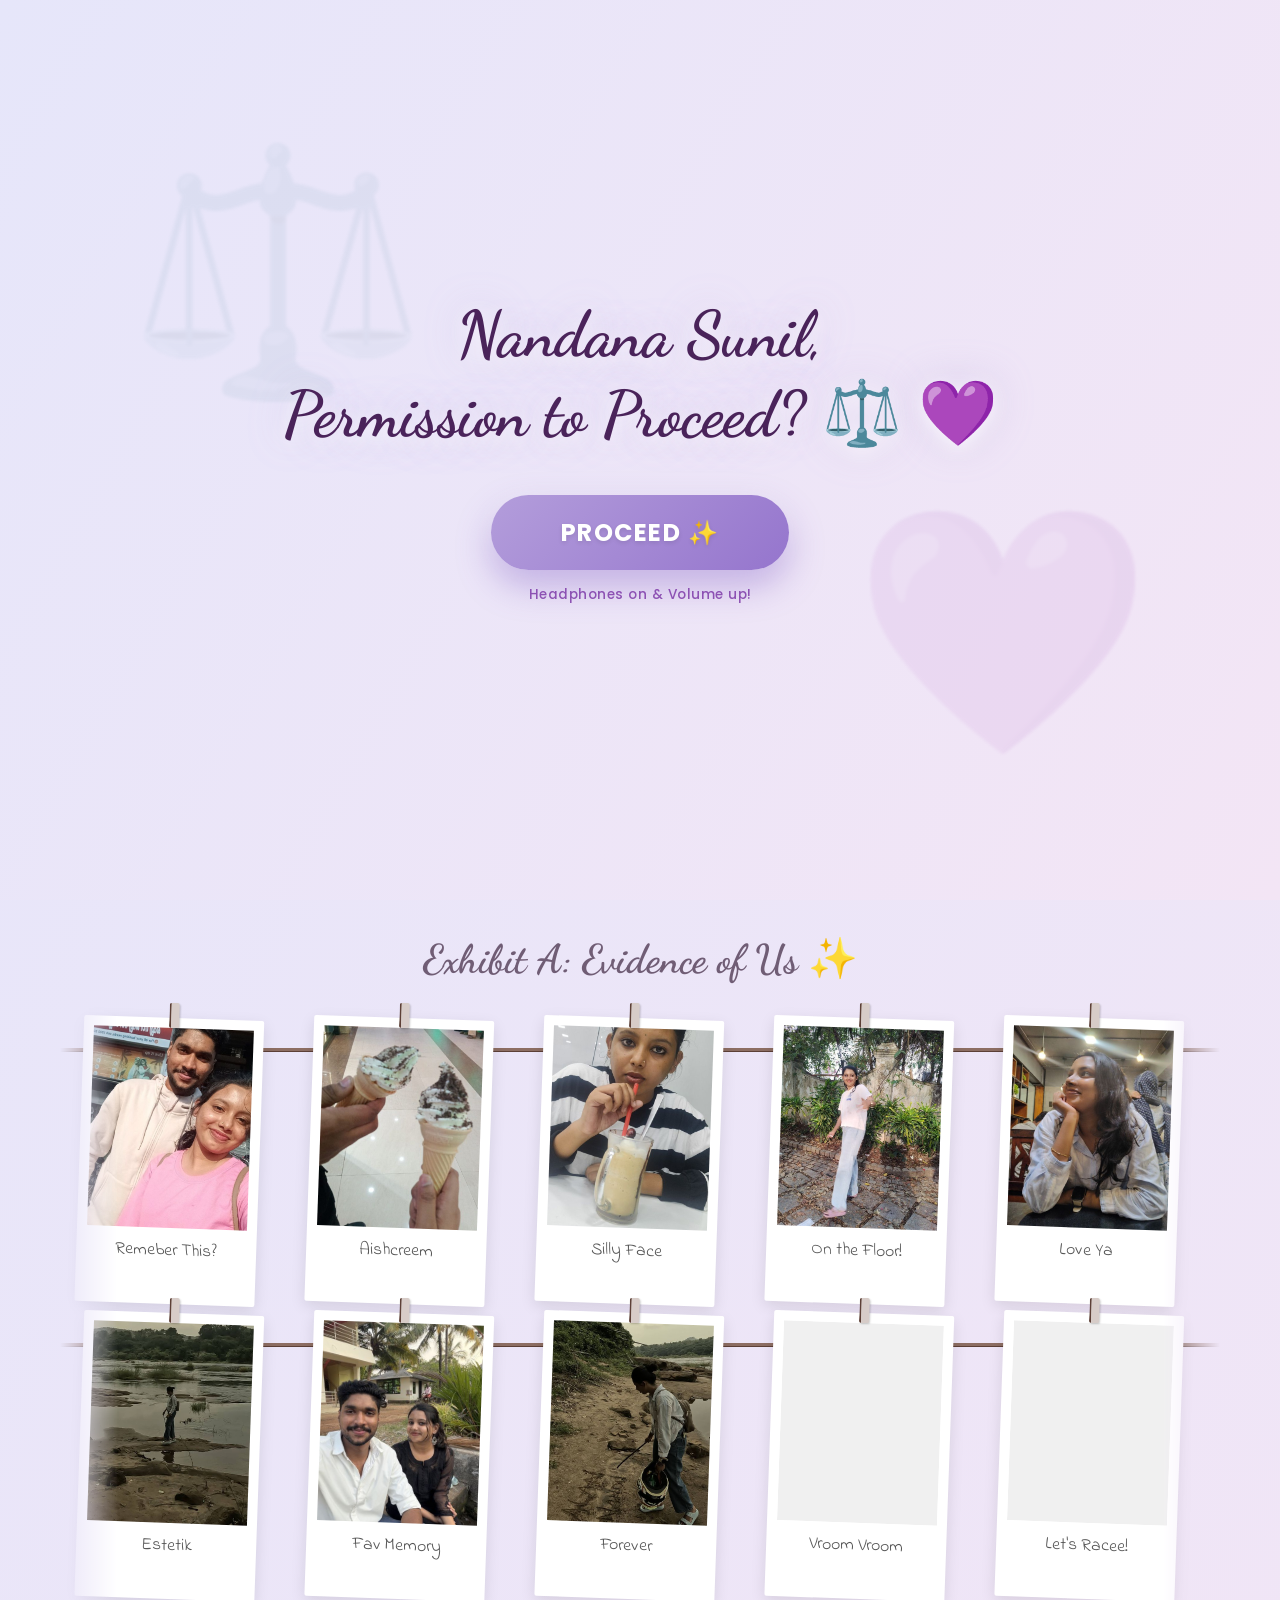
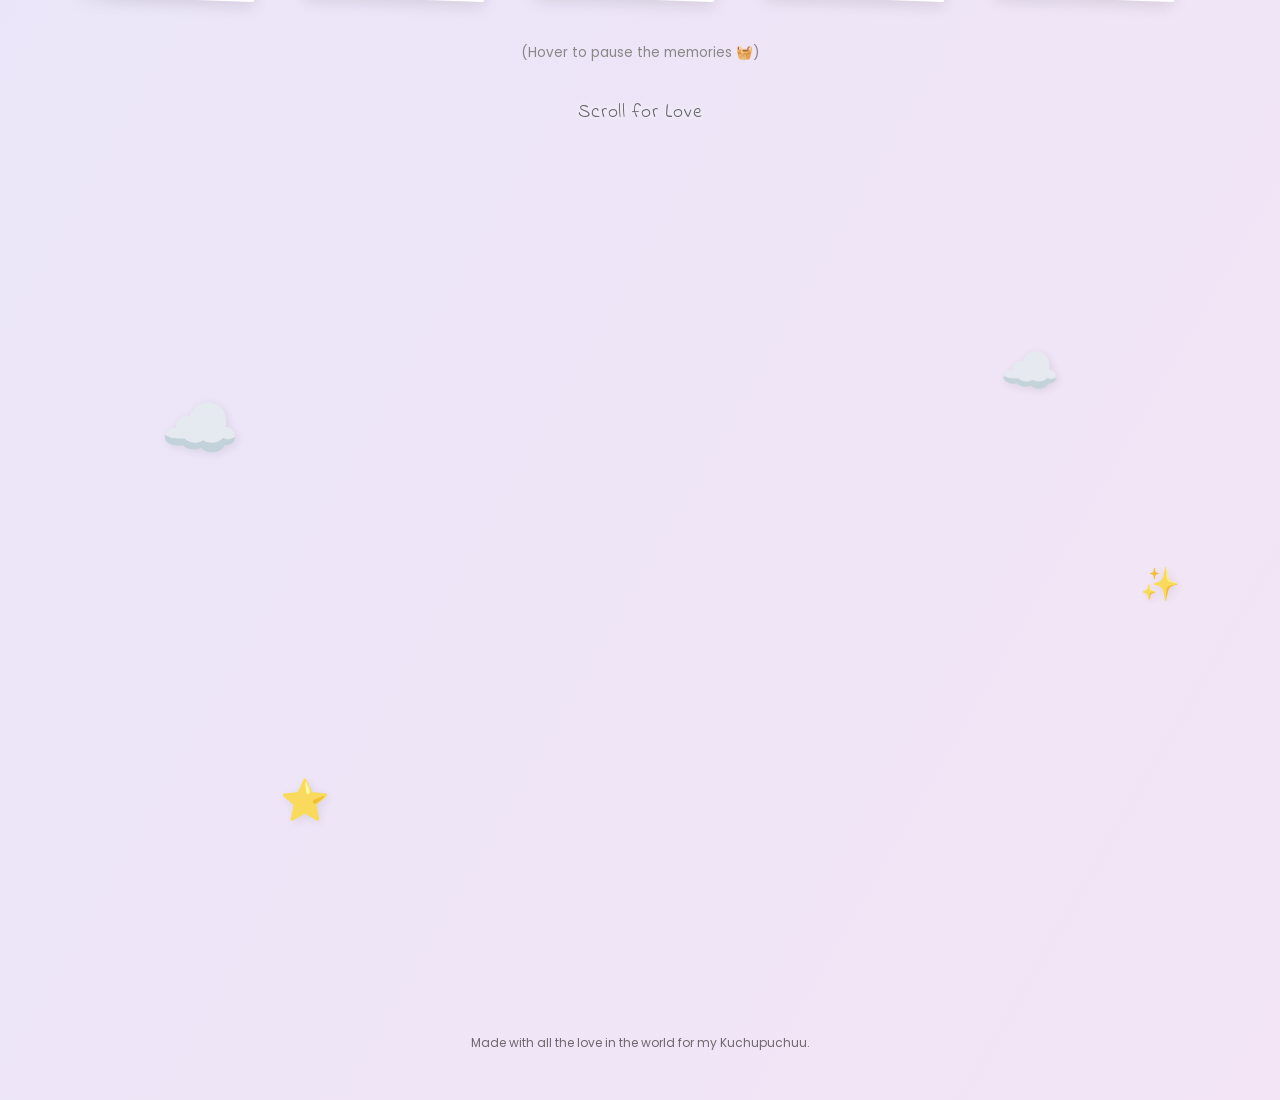
==== commit 87c587f8: "Add files via upload" ====
--- a/index.html
+++ b/index.html
@@ -12,9 +12,36 @@
     Used Lang: HTML, CSS, JavaScript
     -->
 
+    <!-- Clean URL: show the folder / domain, never "index.html" -->
+    <script>
+        (function () {
+            var p = location.pathname;
+            if (/\/index\.html$/i.test(p) && window.history && history.replaceState) {
+                history.replaceState(null, '', p.replace(/index\.html$/i, '') + location.search + location.hash);
+            }
+        })();
+    </script>
+
+    <!-- Device gate: desktop-only experience (phones, tablets and any touch-first device are blocked) -->
+    <script>
+        (function () {
+            var ua = navigator.userAgent || '';
+            var touchFirst = window.matchMedia('(pointer: coarse)').matches ||
+                window.matchMedia('(hover: none)').matches;
+            var mobileUA = /Android|iPhone|iPad|iPod|Mobile|Tablet|Silk|Kindle|CriOS|FxiOS/i.test(ua);
+            // iPadOS reports a desktop UA but has multi-touch
+            var iPadOS = /Macintosh/.test(ua) && navigator.maxTouchPoints > 1;
+            if (touchFirst || mobileUA || iPadOS) {
+                document.documentElement.classList.add('device-blocked');
+            }
+        })();
+    </script>
+
     <!-- Fonts -->
+    <link rel="preconnect" href="https://fonts.googleapis.com">
+    <link rel="preconnect" href="https://fonts.gstatic.com" crossorigin>
     <link
-        href="https://fonts.googleapis.com/css2?family=Dancing+Script:wght@600&family=Indie+Flower&family=Shadows+Into+Light&family=Satisfy&family=Poppins:wght@300;400;600&display=swap"
+        href="https://fonts.googleapis.com/css2?family=Dancing+Script:wght@600&family=Indie+Flower&family=Satisfy&family=Poppins:wght@300;400;600&display=swap"
         rel="stylesheet">
     <link rel="icon" type="image/png" href="favicon.png">
     <style>
@@ -26,7 +53,6 @@
             --text-dark: #333;
             --text-med: #555;
             --accent-pink: #ff6b6b;
-            --paper-texture: url('https://www.transparenttextures.com/patterns/cream-paper.png');
         }
 
         * {
@@ -82,20 +108,6 @@
             }
         }
 
-        @keyframes gradientBG {
-            0% {
-                background-position: 0% 50%;
-            }
-
-            50% {
-                background-position: 100% 50%;
-            }
-
-            100% {
-                background-position: 0% 50%;
-            }
-        }
-
         /* - Floating Hearts Background - */
         #hearts-container {
             position: fixed;
@@ -107,11 +119,9 @@
             z-index: 0;
         }
 
-        .heart,
-        .sparkle,
-        .hanging-photo,
+        /* Only the two big scrolling tracks get their own GPU layer (36 photos / hearts / sparkles don't need one) */
         .clothesline-track {
-            will-change: transform, opacity;
+            will-change: transform;
         }
 
         .heart {
@@ -129,7 +139,6 @@
         }
 
         /* - Components - */
-        .glass,
         .kawaii-box {
             background: #fff;
             padding: 40px;
@@ -148,24 +157,9 @@
             background: #fff0f5;
         }
 
-        .glass:hover,
         .kawaii-box:hover {
             transform: rotate(0deg) scale(1.02);
             box-shadow: 12px 12px 0px rgba(0, 0, 0, 0.15);
-        }
-
-        .answer-btn {
-            background: white;
-            border: 3px solid var(--lavender-star);
-            color: var(--lavender-dark);
-            font-family: 'Poppins', sans-serif;
-            font-weight: 600;
-            padding: 15px 30px;
-            border-radius: 50px;
-            margin: 10px;
-            cursor: pointer;
-            transition: all 0.3s cubic-bezier(0.175, 0.885, 0.32, 1.275);
-            box-shadow: 0 5px 0 #9575CD;
         }
 
         /* - Scrappy Paper Letter Section - */
@@ -249,48 +243,12 @@
             filter: blur(8px) url(#torn-paper);
         }
 
-        /* - Reveal Image - */
-        .reveal-img {
-            max-width: 100%;
-            border-radius: 20px;
-            margin-top: 20px;
-            box-shadow: 0 10px 40px rgba(126, 87, 194, 0.3);
-            animation: popIn 0.8s cubic-bezier(0.175, 0.885, 0.32, 1.275);
-        }
-
-        @keyframes popIn {
-            0% {
-                transform: scale(0.5);
-                opacity: 0;
-            }
-
-            100% {
-                transform: scale(1);
-                opacity: 1;
-            }
-        }
-
         footer {
             padding: 40px;
             text-align: center;
             color: white;
             font-size: 0.9rem;
             margin-top: auto;
-        }
-
-        /* Mobile adjustments */
-        @media (max-width: 600px) {
-            .hero h1 {
-                font-size: 3rem;
-            }
-
-            .section {
-                padding: 40px 15px;
-            }
-
-            .letter {
-                padding: 30px;
-            }
         }
 
         /* - Bokeh Background - */
@@ -338,34 +296,6 @@
             }
         }
 
-        /* - Animations - */
-        .fade-in-up {
-            opacity: 0;
-            transform: translateY(30px);
-            animation: fadeInUp 1s cubic-bezier(0.25, 1, 0.5, 1) forwards;
-        }
-
-        @keyframes fadeInUp {
-            to {
-                opacity: 1;
-                transform: translateY(0);
-            }
-        }
-
-        /* - Scroll Reveal Classes - */
-        .reveal {
-            opacity: 0;
-            transform: translateY(40px);
-            transition: all 0.8s cubic-bezier(0.25, 1, 0.5, 1);
-            visibility: hidden;
-        }
-
-        .reveal.active {
-            opacity: 1;
-            transform: translateY(0);
-            visibility: visible;
-        }
-
         /* - SPLIT ANIMATIONS - */
 
         /* 1. Smooth Pop (For Text/Titles) */
@@ -445,10 +375,6 @@
         }
 
         /* Staggered delays for children */
-        .reveal-delay-1 {
-            transition-delay: 0.2s;
-        }
-
         .reveal-delay-2 {
             transition-delay: 0.4s;
         }
@@ -491,136 +417,6 @@
             background: rgba(126, 87, 194, 0.8);
             transform: rotate(-35deg);
         }
-
-        .glass-card:hover {
-            transform: translateY(-8px) scale(1.05);
-            box-shadow: 0 25px 50px rgba(255, 107, 107, 0.25);
-            border-color: #ff9aa2;
-        }
-
-        /* --- Walking Bear Animation (Not Working)--- */
-        .bear-wrapper {
-            position: absolute;
-            bottom: 10px;
-            /* Adjusted bottom */
-            left: -150px;
-            width: 120px;
-            height: auto;
-            z-index: 100;
-            /* Increased Z-Index */
-            animation: walkRight 15s linear infinite;
-            cursor: pointer;
-        }
-
-        .bear-wrapper:hover {
-            animation-play-state: paused;
-            /* Catch him! */
-        }
-
-        .walking-bear {
-            width: 100%;
-            height: auto;
-        }
-
-        /* Cute Speech Bubble */
-        .bear-bubble {
-            position: absolute;
-            bottom: 100%;
-            /* Above bear */
-            left: 50%;
-            transform: translateX(-50%);
-            background: white;
-            padding: 10px 15px;
-            border-radius: 20px;
-            border: 2px solid #B39DDB;
-            /* Lavender */
-            font-family: 'Indie Flower', cursive;
-            font-size: 1rem;
-            color: #7E57C2;
-            /* Purple */
-            white-space: nowrap;
-            opacity: 0;
-            transition: opacity 0.3s ease, transform 0.3s ease;
-            pointer-events: none;
-            margin-bottom: 10px;
-            box-shadow: 2px 2px 5px rgba(0, 0, 0, 0.1);
-        }
-
-        .bear-wrapper:hover .bear-bubble {
-            opacity: 1;
-            transform: translateX(-50%) translateY(-5px);
-        }
-
-        .bear-bubble::after {
-            content: '';
-            position: absolute;
-            bottom: -6px;
-            left: 50%;
-            transform: translateX(-50%);
-            border-width: 6px 6px 0;
-            border-style: solid;
-            border-color: #B39DDB transparent transparent transparent;
-        }
-
-        /* -- SVG Walking Animation (Not Working) -- */
-        .bear-svg {
-            width: 100%;
-            height: 100%;
-            overflow: visible;
-        }
-
-        .bear-leg {
-            transform-box: fill-box;
-            transform-origin: top center;
-            animation: moveLeg 0.25s ease-in-out infinite alternate;
-            /* Running speed! */
-        }
-
-        .bear-leg.left {
-            animation-delay: 0s;
-        }
-
-        .bear-leg.right {
-            animation-delay: 0.12s;
-            /* Half of 0.25s */
-        }
-
-        @keyframes moveLeg {
-            from {
-                transform: rotate(-20deg);
-            }
-
-            to {
-                transform: rotate(20deg);
-            }
-        }
-
-        @keyframes walkRight {
-            0% {
-                left: 0;
-                /* Start visible on screen */
-                transform: scaleX(1);
-            }
-
-            45% {
-                left: 45%;
-                transform: scaleX(1);
-            }
-
-            50% {
-                left: 50%;
-                transform: scaleX(1);
-            }
-
-            /* Pause / walking */
-            100% {
-                left: 100vw;
-                transform: scaleX(1);
-            }
-        }
-
-        /* Simplified walkRight animation */
-
 
         /* -- Kawaii Toast Notification (Lavender Style) -- */
         .kawaii-toast {
@@ -656,29 +452,6 @@
             opacity: 1;
         }
 
-        /* - Floating Clouds/Stars - */
-        .cloud {
-            position: absolute;
-            opacity: 0.8;
-            z-index: 0;
-            animation: floatCloud 20s linear infinite;
-            filter: drop-shadow(2px 2px 5px rgba(0, 0, 0, 0.1));
-        }
-
-        @keyframes floatCloud {
-            0% {
-                transform: translateX(0);
-            }
-
-            50% {
-                transform: translateX(20px);
-            }
-
-            100% {
-                transform: translateX(0);
-            }
-        }
-
         /* - Kawaii Box (Scrapbook Style - Lavender) - */
         .quiz-wrapper {
             position: relative;
@@ -865,6 +638,7 @@
         .section,
         .hero {
             min-height: 100vh;
+            min-height: 100dvh;
             padding: clamp(30px, 4vh, 60px) 20px;
             max-width: 1200px;
             margin: 0 auto;
@@ -1481,6 +1255,7 @@
             left: 0;
             width: 100vw;
             height: 100vh;
+            height: 100dvh;
             background: linear-gradient(120deg, var(--lavender-light) 0%, #F3E5F5 100%);
             z-index: 999999;
             flex-direction: column;
@@ -1505,26 +1280,182 @@
             margin: 0 auto;
         }
 
-        /* Show warning on screens smaller than 1024px */
+        /* Desktop-only: block touch-first devices (class set in <head>) and any window <= 1024px wide */
+        html.device-blocked #mobile-warning {
+            display: flex;
+        }
+
+        html.device-blocked #desktop-content,
+        html.device-blocked #hearts-container,
+        html.device-blocked .bokeh,
+        html.device-blocked .splash-overlay {
+            display: none !important;
+        }
+
+        html.device-blocked,
+        html.device-blocked body {
+            overflow: hidden;
+        }
+
         @media screen and (max-width: 1024px) {
             #mobile-warning {
                 display: flex;
             }
 
-            #desktop-content {
-                display: none !important;
-            }
-
-            /* Hide everythinged through */
+            #desktop-content,
             #hearts-container,
             .bokeh,
             .splash-overlay {
                 display: none !important;
             }
 
+            html,
             body {
                 overflow: hidden;
             }
+        }
+
+        /* Short desktop windows: shrink the gallery so a section never outgrows the screen */
+        @media (max-height: 820px) {
+            #clothesline-scroll-container {
+                zoom: 0.85;
+            }
+        }
+
+        @media (max-height: 700px) {
+            #clothesline-scroll-container {
+                zoom: 0.7;
+            }
+        }
+
+        /* Clotheslines only animate while on screen (--run is toggled from JS) */
+        .scroll-left .clothesline-track,
+        .scroll-right .clothesline-track {
+            animation-play-state: var(--run, running);
+        }
+
+        /* Keep the footer from colliding with the letter */
+        #quiz-section {
+            padding-bottom: 60px;
+        }
+
+        @keyframes bounce {
+
+            0%,
+            20%,
+            50%,
+            80%,
+            100% {
+                transform: translateY(0);
+            }
+
+            40% {
+                transform: translateY(-10px);
+            }
+
+            60% {
+                transform: translateY(-5px);
+            }
+        }
+
+        /* Now Playing pill */
+        .now-playing {
+            position: fixed;
+            top: 18px;
+            right: 22px;
+            z-index: 9000;
+            display: flex;
+            align-items: center;
+            gap: 10px;
+            padding: 8px 16px 8px 12px;
+            background: rgba(255, 255, 255, 0.85);
+            border: 2px solid var(--lavender-star);
+            border-radius: 50px;
+            box-shadow: 0 6px 18px rgba(126, 87, 194, 0.25);
+            font-family: 'Poppins', sans-serif;
+            pointer-events: none;
+            opacity: 0;
+            transform: translateY(-14px);
+            transition: opacity 0.8s ease, transform 0.8s cubic-bezier(0.175, 0.885, 0.32, 1.275);
+        }
+
+        .now-playing.show {
+            opacity: 1;
+            transform: translateY(0);
+        }
+
+        .np-bars {
+            display: flex;
+            align-items: flex-end;
+            gap: 3px;
+            height: 16px;
+        }
+
+        .np-bars span {
+            width: 3px;
+            height: 100%;
+            background: var(--lavender-dark);
+            border-radius: 2px;
+            transform-origin: bottom;
+            transform: scaleY(0.25);
+            animation: npBar 0.9s ease-in-out infinite alternate;
+            animation-play-state: paused;
+        }
+
+        .now-playing.playing .np-bars span {
+            animation-play-state: running;
+        }
+
+        .np-bars span:nth-child(2) {
+            animation-delay: 0.25s;
+            animation-duration: 0.7s;
+        }
+
+        .np-bars span:nth-child(3) {
+            animation-delay: 0.1s;
+            animation-duration: 1.1s;
+        }
+
+        .np-bars span:nth-child(4) {
+            animation-delay: 0.4s;
+            animation-duration: 0.8s;
+        }
+
+        @keyframes npBar {
+            from {
+                transform: scaleY(0.2);
+            }
+
+            to {
+                transform: scaleY(1);
+            }
+        }
+
+        .np-text {
+            display: flex;
+            flex-direction: column;
+            line-height: 1.2;
+        }
+
+        .np-label {
+            font-size: 0.6rem;
+            letter-spacing: 1.5px;
+            text-transform: uppercase;
+            color: var(--text-med);
+        }
+
+        .np-title {
+            font-family: 'Indie Flower', cursive;
+            font-size: 1rem;
+            font-weight: bold;
+            color: var(--lavender-dark);
+            white-space: nowrap;
+        }
+
+        /* Envelope is keyboard reachable */
+        #envelope-container:focus-visible {
+            outline: 3px dashed var(--lavender-dark);
+            outline-offset: 8px;
         }
     </style>
 </head>
@@ -1555,35 +1486,39 @@
         </div>
 
         <!-- Background Music -->
-        <audio id="bg-music" loop preload="auto">
+        <!-- preload="none": nothing is downloaded until the visitor is on a supported desktop (see initPreloader) -->
+        <audio id="bg-music" loop preload="none">
             <source src="Music/bg.mp3" type="audio/mpeg">
         </audio>
-        <audio id="quiz-music" preload="auto">
+
+        <!-- SFX Layer -->
+        <audio id="sfx-quiz" preload="none">
             <source src="Music/quiz.mp3" type="audio/mpeg">
         </audio>
-
-        <!-- SFX Layer -->
-        <audio id="sfx-yes" preload="auto">
+        <audio id="sfx-yes" preload="none">
             <source src="Music/yes.mp3" type="audio/mpeg">
         </audio>
-        <audio id="sfx-no" preload="auto">
+        <audio id="sfx-no" preload="none">
             <source src="Music/no.mp3" type="audio/mpeg">
         </audio>
-        <audio id="sfx-wrong" preload="auto">
+        <audio id="sfx-wrong" preload="none">
             <source src="Music/wrong.mp3" type="audio/mpeg">
         </audio>
-        <audio id="sfx-wehe" preload="auto">
-            <source src="Music/wehe.mp3" type="audio/mpeg">
-        </audio>
-        <audio id="sfx-objection" preload="auto">
+        <audio id="sfx-objection" preload="none">
             <source src="Music/objection.mp3" type="audio/mpeg">
         </audio>
-        <audio id="sfx-tada" preload="auto">
-            <source src="Music/tada.mp3" type="audio/mpeg">
-        </audio>
-        <audio id="sfx-keyboard" preload="auto">
+        <audio id="sfx-keyboard" preload="none">
             <source src="Music/keyboard.mp3" type="audio/mpeg">
         </audio>
+
+        <!-- Now Playing -->
+        <div id="now-playing" class="now-playing" aria-live="polite">
+            <div class="np-bars" aria-hidden="true"><span></span><span></span><span></span><span></span></div>
+            <div class="np-text">
+                <span class="np-label">Now playing · your fav</span>
+                <span class="np-title">Tum Ho Toh from Saiyaara 💜</span>
+            </div>
+        </div>
 
         <!-- Bokeh Background -->
         <div class="bokeh"></div>
@@ -1612,7 +1547,7 @@
                 <div class="tape-corner-tl"></div>
                 <div class="tape-corner-br"></div>
 
-                <img src="https://media.tenor.com/N6s_shn4w3gAAAAi/cute-bear.gif" class="peeking-bear"
+                <img src="https://media.tenor.com/N6s_shn4w3gAAAAi/cute-bear.gif" class="peeking-bear" loading="lazy" decoding="async"
                     alt="Peeking Bear">
 
                 <p class="kawaii-text">You know what... it's been</p>
@@ -1711,7 +1646,6 @@
                 /* Adjusted lower for bigger scale */
             }
         </style>
-        </section>
 
         <!-- QUIZ -->
         <section id="quiz-section" class="section" style="position: relative;">
@@ -1769,21 +1703,6 @@
             </footer>
         </section>
 
-        <!-- AUDIO SYSTEM -->
-        <audio id="bg-music" loop>
-            <source src="Music/bg.mp3" type="audio/mpeg">
-        </audio>
-
-        <!-- SFX SYSTEM -->
-        <audio id="sfx-yes" src="Music/yes.mp3"></audio>
-        <audio id="sfx-no" src="Music/no.mp3"></audio>
-        <audio id="sfx-wrong" src="Music/wrong.mp3"></audio>
-        <audio id="sfx-wehe" src="Music/wehe.mp3"></audio>
-        <audio id="sfx-objection" src="Music/objection.mp3"></audio>
-        <audio id="sfx-tada" src="Music/tada.mp3"></audio>
-        <audio id="sfx-keyboard" src="Music/keyboard.mp3"></audio>
-        <audio id="sfx-quiz" src="Music/quiz.mp3"></audio>
-
         <script>
             // --- V13: Global Photo Data (Moved up for preloader) ---
             const photoData = [
@@ -1801,6 +1720,12 @@
                 { url: "images/photo12.jpg", caption: "Adventure" }
             ];
 
+            // --- Desktop-only guard ---
+            // Phones / tablets / any touch-first device are flagged in <head> (device-blocked).
+            // Windows narrower than 1025px are blocked by CSS. In both cases nothing is started or downloaded.
+            const narrowMQ = window.matchMedia('(max-width: 1024px)');
+            const isBlocked = () => document.documentElement.classList.contains('device-blocked') || narrowMQ.matches;
+
             // --- SFX Manager ---
             function playSound(id) {
                 const audio = document.getElementById('sfx-' + id);
@@ -1812,29 +1737,34 @@
             }
 
             // 1. Floating Lavender/Purple Animation
+            const heartEmojis = ['🪻', '💜', '✨', '🍇', '☂️', '🫧'];
+            const heartsContainer = document.getElementById('hearts-container');
+            let heartTimer = null;
+
             function createHeart() {
-                const container = document.getElementById('hearts-container');
+                // Cap live nodes so a slow machine never piles them up
+                if (heartsContainer.childElementCount > 60) return;
                 const heart = document.createElement('div');
                 heart.classList.add('heart');
                 // Lavender & Purple Theme Emojis
-                heart.innerHTML = ['🪻', '💜', '✨', '🍇', '☂️', '🫧'][Math.floor(Math.random() * 6)];
+                heart.textContent = heartEmojis[Math.floor(Math.random() * heartEmojis.length)];
                 heart.style.left = Math.random() * 100 + 'vw';
                 heart.style.animationDuration = Math.random() * 3 + 3 + 's';
                 heart.style.fontSize = Math.random() * 20 + 10 + 'px';
                 // Random blur for depth
                 if (Math.random() > 0.5) heart.style.filter = 'blur(1px)';
-                container.appendChild(heart);
+                heartsContainer.appendChild(heart);
 
                 setTimeout(() => {
                     heart.remove();
                 }, 6000);
             }
-            setInterval(createHeart, 400);
 
             //  1.1 Magic Wand Sparkle Trail
-            document.addEventListener('mousemove', function (e) {
+            let liveSparkles = 0;
+            function onSparkleMove(e) {
                 // Throttle: Only create sparkles 40% of the time for a lighter trail
-                if (Math.random() > 0.4) return;
+                if (Math.random() > 0.4 || liveSparkles > 60) return;
 
                 // Create sparkle
                 const sparkle = document.createElement('div');
@@ -1848,80 +1778,115 @@
                 sparkle.style.height = size + 'px';
 
                 document.body.appendChild(sparkle);
+                liveSparkles++;
 
                 // Remove after animation
                 setTimeout(() => {
                     sparkle.remove();
+                    liveSparkles--;
                 }, 1000);
-            });
+            }
 
             //  1.5 Friendship Counter
+            const counterEl = document.getElementById('time-count');
+            const counterStart = new Date("2018-06-05T00:00:00"); // June 5, 2018
             function updateCounter() {
-                const startDate = new Date("2018-06-05T00:00:00"); // June 5, 2018
-                const now = new Date();
-                const diff = now - startDate;
+                const diff = new Date() - counterStart;
 
                 const days = Math.floor(diff / (1000 * 60 * 60 * 24));
                 const hours = Math.floor((diff / (1000 * 60 * 60)) % 24);
                 const minutes = Math.floor((diff / 1000 / 60) % 60);
                 const seconds = Math.floor((diff / 1000) % 60);
 
-                document.getElementById("time-count").innerText =
-                    `${days} Days, ${hours} Hours, ${minutes} Mins, ${seconds} Secs`;
-            }
-            setInterval(updateCounter, 1000);
-            updateCounter(); // Run immediately
-
-            // 1.6 Contextual BGM Manager 
+                counterEl.textContent = `${days} Days, ${hours} Hours, ${minutes} Mins, ${seconds} Secs`;
+            }
+            let counterTimer = null;
+
+            // 1.6 Contextual BGM Manager
+            // Levels: full while browsing, very light under the quiz, light while the letter types.
+            // The track is always kept playing (looped) whenever the experience is active.
+            const BGM_LEVEL = { normal: 1, quiz: 0.55, letter: 0.6 };
             const bgMusic = document.getElementById('bg-music');
             let bgmInitialized = false;
+            let bgmTarget = BGM_LEVEL.normal;
             let fadeInterval = null;
 
-            // Auto-pause BG Music when tab is inactive
-            document.addEventListener('visibilitychange', () => {
-                if (document.hidden) {
-                    if (!bgMusic.paused) {
-                        bgMusic.pause();
-                    }
+            const bgmShouldPlay = () => bgmInitialized && !document.hidden && !isBlocked();
+
+            // Pause when the tab is hidden or the window is too narrow, resume when it is usable again
+            function syncActiveState() {
+                if (!bgmShouldPlay()) {
+                    if (!bgMusic.paused) bgMusic.pause();
+                } else if (bgMusic.paused) {
+                    bgMusic.play().catch(e => console.log("Auto-resume failed:", e));
+                }
+                // Background decoration only runs while it can be seen
+                const visible = !document.hidden && !isBlocked();
+                if (visible && started) {
+                    if (!heartTimer) heartTimer = setInterval(createHeart, 400);
+                    if (!counterTimer) counterTimer = setInterval(updateCounter, 1000);
                 } else {
-                    // Resume only if we have started the experience
-                    if (bgmInitialized && bgMusic.paused) {
-                        bgMusic.play().catch(e => console.log("Auto-resume failed:", e));
-                    }
+                    clearInterval(heartTimer); heartTimer = null;
+                    clearInterval(counterTimer); counterTimer = null;
                 }
+            }
+
+            document.addEventListener('visibilitychange', syncActiveState);
+            narrowMQ.addEventListener('change', () => {
+                syncActiveState();
+                boot(); // window made wide enough after loading narrow: start now
             });
 
-            // NEW: Splash Emoji Rain 
-            let splashRainInterval = setInterval(() => {
-                const container = document.getElementById('splash-hearts');
-                if (!container) return;
-                const emoji = document.createElement('div');
-                emoji.innerText = ['💜', '✨', '⚖️', '🦄', '🌸', '🪄'][Math.floor(Math.random() * 6)];
-                emoji.style.position = 'absolute';
-                emoji.style.left = Math.random() * 100 + 'vw';
-                emoji.style.top = '-50px';
-                emoji.style.fontSize = Math.random() * 20 + 25 + 'px';
-                emoji.style.transition = `top ${Math.random() * 3 + 5}s linear, opacity 1s, transform 5s linear`;
-                emoji.style.opacity = '0.7';
-                emoji.style.zIndex = '1';
-                emoji.style.transform = `rotate(${Math.random() * 360}deg)`;
-
-                container.appendChild(emoji);
-
-                setTimeout(() => {
-                    emoji.style.top = '110vh';
-                    emoji.style.transform = `rotate(${Math.random() * 720}deg)`;
-                }, 50);
-                setTimeout(() => { emoji.remove(); }, 8000);
-            }, 250);
+            // Never leave silence: if the track ever stops on its own, start it again
+            bgMusic.loop = true;
+            bgMusic.addEventListener('ended', () => {
+                if (!bgmShouldPlay()) return;
+                bgMusic.currentTime = 0;
+                bgMusic.play().catch(() => { });
+            });
+            // Now Playing pill: bars dance only while the track is actually playing
+            const nowPlaying = document.getElementById('now-playing');
+            bgMusic.addEventListener('playing', () => nowPlaying.classList.add('playing'));
+            bgMusic.addEventListener('pause', () => nowPlaying.classList.remove('playing'));
+            bgMusic.addEventListener('pause', () => {
+                if (bgmShouldPlay() && !bgMusic.ended) bgMusic.play().catch(() => { });
+            });
+
+            // NEW: Splash Emoji Rain
+            const splashEmojis = ['💜', '✨', '⚖️', '🦄', '🌸', '🪄'];
+            let splashRainInterval = null;
+            function startSplashRain() {
+                splashRainInterval = setInterval(() => {
+                    const container = document.getElementById('splash-hearts');
+                    if (!container || document.hidden) return;
+                    const emoji = document.createElement('div');
+                    emoji.textContent = splashEmojis[Math.floor(Math.random() * splashEmojis.length)];
+                    emoji.style.position = 'absolute';
+                    emoji.style.left = Math.random() * 100 + 'vw';
+                    emoji.style.top = '-50px';
+                    emoji.style.fontSize = Math.random() * 20 + 25 + 'px';
+                    emoji.style.transition = `top ${Math.random() * 3 + 5}s linear, opacity 1s, transform 5s linear`;
+                    emoji.style.opacity = '0.7';
+                    emoji.style.zIndex = '1';
+                    emoji.style.transform = `rotate(${Math.random() * 360}deg)`;
+
+                    container.appendChild(emoji);
+
+                    setTimeout(() => {
+                        emoji.style.top = '110vh';
+                        emoji.style.transform = `rotate(${Math.random() * 720}deg)`;
+                    }, 50);
+                    setTimeout(() => { emoji.remove(); }, 8000);
+                }, 250);
+            }
 
             // 1.10 Media Preloader Logic (V13)
             const mediaToPreload = {
                 images: photoData.map(p => p.url),
                 audio: [
                     'bg-music',
-                    'sfx-yes', 'sfx-no', 'sfx-wrong', 'sfx-wehe',
-                    'sfx-objection', 'sfx-tada', 'sfx-keyboard', 'sfx-quiz'
+                    'sfx-yes', 'sfx-no', 'sfx-wrong',
+                    'sfx-objection', 'sfx-keyboard', 'sfx-quiz'
                 ]
             };
 
@@ -1935,52 +1900,57 @@
                 let loadedCount = 0;
                 const totalCount = preloadingStatus.total;
 
-                const checkResolve = (e) => {
-                    loadedCount++;
-                    preloadingStatus.loaded = loadedCount;
-                    if (loadedCount >= totalCount) {
-                        preloadingStatus.isComplete = true;
-                        console.log("All media preloaded successfully.");
-                    }
+                const finish = () => {
+                    if (preloadingStatus.isComplete) return;
+                    preloadingStatus.isComplete = true;
+                    console.log("Media ready.");
                 };
+
+                // Every item resolves exactly once, whichever event arrives first
+                const makeResolver = () => {
+                    let done = false;
+                    return () => {
+                        if (done) return;
+                        done = true;
+                        loadedCount++;
+                        preloadingStatus.loaded = loadedCount;
+                        if (loadedCount >= totalCount) finish();
+                    };
+                };
+
+                // Safety net: some browsers never fire audio load events on idle media.
+                // Never keep the visitor stuck on the splash screen.
+                setTimeout(finish, 8000);
 
                 // Preload Images
                 mediaToPreload.images.forEach(url => {
+                    const resolve = makeResolver();
                     const img = new Image();
-                    img.onload = checkResolve;
-                    img.onerror = checkResolve; // Continue anyway
+                    img.onload = resolve;
+                    img.onerror = resolve; // Continue anyway
                     img.src = url;
                 });
 
-                // Preload Audio
+                // Preload Audio ("canplay" = enough buffered to start; the rest keeps streaming)
                 mediaToPreload.audio.forEach(id => {
+                    const resolve = makeResolver();
                     const aud = document.getElementById(id);
-                    if (aud) {
-                        // readyState 4 = HAVE_ENOUGH_DATA
-                        if (aud.readyState >= 3) {
-                            checkResolve();
-                        } else {
-                            aud.addEventListener('canplaythrough', checkResolve, { once: true });
-                            aud.addEventListener('error', checkResolve, { once: true });
-                            aud.load();
-                        }
-                    } else {
-                        checkResolve();
-                    }
+                    if (!aud) { resolve(); return; }
+                    if (aud.readyState >= 3) { resolve(); return; }
+                    aud.addEventListener('canplay', resolve, { once: true });
+                    aud.addEventListener('loadeddata', resolve, { once: true });
+                    aud.addEventListener('error', resolve, { once: true });
+                    aud.preload = 'auto';
+                    aud.load();
                 });
             }
 
-            // Start preloading immediately
-            initPreloader();
-
             function unlockExperience() {
+                if (isBlocked()) return;
+
                 // V13: Check if preloading is complete
                 if (!preloadingStatus.isComplete) {
-                    if (typeof showToast === 'function') {
-                        showToast("Try again, media is loading... ⏳");
-                    } else {
-                        alert("Try again, media is loading... ⏳");
-                    }
+                    showToast("Try again, media is loading... ⏳");
                     return;
                 }
 
@@ -1993,17 +1963,16 @@
 
                 window.scrollTo({ top: 0, behavior: 'instant' });
 
-                // Unlock and Play BGM
+                // Unlock and Play BGM (started inside the click so the browser allows it)
                 bgmInitialized = true;
-                bgMusic.src = 'Music/bg.mp3';
+                bgmTarget = BGM_LEVEL.normal;
                 bgMusic.currentTime = 0;
                 bgMusic.volume = 0;
                 bgMusic.loop = true;
-
-                setTimeout(() => {
-                    bgMusic.play().catch(e => console.log("Audio unlock failed:", e));
-                    fadeBGM(1, 1500);
-                }, 300);
+                bgMusic.play().catch(e => console.log("Audio unlock failed:", e));
+                fadeBGM(BGM_LEVEL.normal, 2500);
+
+                nowPlaying.classList.add('show');
 
                 // Unlock sections after splash fade
                 setTimeout(() => {
@@ -2018,31 +1987,32 @@
             function fadeBGM(targetVolume, duration = 1000, onComplete = null) {
                 if (!bgmInitialized) return;
                 if (fadeInterval) clearInterval(fadeInterval);
+                bgmTarget = targetVolume;
 
                 // If we are fading in and paused, play first
-                if (targetVolume > 0 && bgMusic.paused) {
+                if (targetVolume > 0 && bgMusic.paused && bgmShouldPlay()) {
                     bgMusic.play().catch(e => console.log("Fade-play failed:", e));
                 }
 
+                // Time-based fade with ease-in-out (smoothstep), ~60 updates per second.
+                // Starts from the current volume, so interrupting a fade never jumps.
                 const startVolume = bgMusic.volume;
                 const diff = targetVolume - startVolume;
-                const steps = 30; // Smooth 30 steps
-                const stepMs = duration / steps;
-                let currentStep = 0;
+                const startTime = performance.now();
 
                 fadeInterval = setInterval(() => {
-                    currentStep++;
-                    bgMusic.volume = Math.max(0, Math.min(1, startVolume + (diff * (currentStep / steps))));
-
-                    if (currentStep >= steps) {
+                    const t = Math.min(1, (performance.now() - startTime) / duration);
+                    const eased = t * t * (3 - 2 * t);
+                    bgMusic.volume = Math.max(0, Math.min(1, startVolume + diff * eased));
+
+                    if (t >= 1) {
                         bgMusic.volume = targetVolume;
                         clearInterval(fadeInterval);
-                        if (targetVolume === 0) bgMusic.pause();
+                        fadeInterval = null;
                         if (onComplete) onComplete();
                     }
-                }, stepMs);
-            }
-
+                }, 16);
+            }
 
             const activeSections = new Set();
             const bgmObserverCallback = (entries) => {
@@ -2051,23 +2021,15 @@
                     else activeSections.delete(entry.target.id);
                 });
 
-                // Ensure BG Music is playing and at correct volume if visible
-                const isPlayingBG = bgMusic.src && bgMusic.src.includes('bg.mp3');
-                if (!isPlayingBG) {
-                    fadeBGM(1);
-                } else if (bgMusic.volume === 0 && activeSections.size > 0) {
-                    fadeBGM(1);
+                // Keep the music alive at the current level whenever a section is on screen
+                if (bgmInitialized && activeSections.size > 0 && !fadeInterval &&
+                    (bgMusic.paused || bgMusic.volume === 0)) {
+                    fadeBGM(bgmTarget);
                 }
             };
 
-            const bgmObserver = new IntersectionObserver(bgmObserverCallback, { threshold: 0.2 });
-
-            document.querySelectorAll('#hero-section, #gallery-section, #quiz-section').forEach(el => {
-                bgmObserver.observe(el);
-            });
-
             // 1.7 Scroll Reveal Observer
-            const revealCallback = (entries, observer) => {
+            const revealCallback = (entries) => {
                 entries.forEach(entry => {
                     // If the section is locked (during splash), ignore everything.
                     const section = entry.target.closest('section');
@@ -2084,46 +2046,80 @@
                 });
             };
 
-            const revealObserver = new IntersectionObserver(revealCallback, {
-                threshold: 0.1, // Lower threshold for better sensitivity
-                rootMargin: '0px 0px -50px 0px'
-            });
-
-            // Observe everything EXCEPT Hero initially? No, we observe all, but unobserve Hero on unlock.
-            document.querySelectorAll('.reveal, .reveal-pop, .reveal-fade').forEach(el => {
-                revealObserver.observe(el);
-            });
-            // Also observe the section itself for the broad unlock
-            revealObserver.observe(document.getElementById('hero-section'));
+            function startObservers() {
+                const bgmObserver = new IntersectionObserver(bgmObserverCallback, { threshold: 0.2 });
+                document.querySelectorAll('#hero-section, #gallery-section, #quiz-section').forEach(el => {
+                    bgmObserver.observe(el);
+                });
+
+                const revealObserver = new IntersectionObserver(revealCallback, {
+                    threshold: 0.1, // Lower threshold for better sensitivity
+                    rootMargin: '0px 0px -50px 0px'
+                });
+                document.querySelectorAll('.reveal, .reveal-pop, .reveal-fade').forEach(el => {
+                    revealObserver.observe(el);
+                });
+                // Also observe the section itself for the broad unlock
+                revealObserver.observe(document.getElementById('hero-section'));
+
+                // Pause the heavy looping animations (bokeh / clotheslines) while their section is off-screen
+                const motionObserver = new IntersectionObserver((entries) => {
+                    entries.forEach(entry => {
+                        entry.target.style.setProperty('--run', entry.isIntersecting ? 'running' : 'paused');
+                    });
+                }, { threshold: 0 });
+                document.querySelectorAll('.clothesline-track').forEach(el => motionObserver.observe(el));
+            }
+
+            // Start everything once, and only on a supported desktop
+            let started = false;
+            function boot() {
+                if (started || isBlocked()) return;
+                started = true;
+                initPreloader();
+                startSplashRain();
+                updateCounter();
+                initClothesline();
+                startObservers();
+                document.addEventListener('mousemove', onSparkleMove, { passive: true });
+                syncActiveState();
+            }
 
             // 1.6 Flower Shower (Full Screen)
+            const showerEmojis = ['🪻', '💜', '✨', '🍇', '☂️', '🫧', '🦄', '🧚‍♀️'];
             function flowerShower() {
-                const container = document.getElementById('hearts-container');
-                const emojis = ['🪻', '💜', '✨', '🍇', '☂️', '🫧', '🦄', '🧚‍♀️'];
+                const frag = document.createDocumentFragment();
+                const pieces = [];
 
                 // Create 300 emojis for full coverage
                 for (let i = 0; i < 300; i++) {
                     const confetti = document.createElement('div');
-                    confetti.innerText = emojis[Math.floor(Math.random() * emojis.length)];
+                    confetti.textContent = showerEmojis[Math.floor(Math.random() * showerEmojis.length)];
                     confetti.style.position = 'fixed';
                     confetti.style.left = Math.random() * 100 + 'vw';
                     confetti.style.top = '-10vh';
                     confetti.style.fontSize = Math.random() * 20 + 10 + 'px';
                     confetti.style.transform = `rotate(${Math.random() * 360}deg)`;
                     confetti.style.zIndex = 9999;
+                    confetti.style.pointerEvents = 'none';
                     confetti.style.transition = `top ${Math.random() * 3 + 2}s ease-in, opacity ${Math.random() * 2 + 3}s`;
-
-                    container.appendChild(confetti);
-
-                    setTimeout(() => {
-                        confetti.style.top = '110vh';
-                        confetti.style.opacity = 0;
-                    }, 100);
-
-                    setTimeout(() => {
-                        confetti.remove();
-                    }, 5000);
+                    frag.appendChild(confetti);
+                    pieces.push(confetti);
                 }
+
+                // Attached to <body> so the shower covers the whole screen, above every section
+                document.body.appendChild(frag);
+
+                setTimeout(() => {
+                    pieces.forEach(c => {
+                        c.style.top = '110vh';
+                        c.style.opacity = 0;
+                    });
+                }, 100);
+
+                setTimeout(() => {
+                    pieces.forEach(c => c.remove());
+                }, 5500);
             }
 
             // 1.8 REALISTIC Smoke Explosion (Physics Based)
@@ -2252,7 +2248,7 @@
                     html += `
                     <div class="hanging-photo" style="animation-delay: 0s, 2.5s; animation-duration: 2.5s, ${swayDuration}s;">
                         <div class="photo-inner">
-                            <img src="${photo.url}" alt="Memory" loading="lazy">
+                            <img src="${photo.url}" alt="${photo.caption}" loading="lazy" decoding="async" draggable="false">
                             <p>${photo.caption}</p>
                         </div>
                     </div>
@@ -2262,8 +2258,7 @@
                 return html;
             }
 
-            // Initialize
-            initClothesline();
+            // (initClothesline() is called from boot() on supported desktops only)
 
             // 2. Quiz Logic (Legal Edition)
             const quizBox = document.getElementById('quiz-box');
@@ -2273,8 +2268,8 @@
                 // SFX Logic
                 if (step === 1) {
                     playSound('quiz'); // Quiz Music Overlay
-                    // V11.1: Reduce BG Volume by 40% (Target 0.6)
-                    fadeBGM(0.6, 1000);
+                    // Quiz mode: keep the background track playing, but very light
+                    fadeBGM(BGM_LEVEL.quiz, 3000);
                 }
                 else playSound('yes'); // Normal Yes steps
 
@@ -2381,7 +2376,7 @@
                     <div style="text-align: center;">
                         <div class="stamp">Overruled!</div>
                         <h2 style="font-family: 'Times New Roman', serif; margin-top: 10px;">COURT ORDER 🏛️</h2>
-                        <p style="font-size: 1.1rem; margin: 15px 0 line-height: 1.5;">
+                        <p style="font-size: 1.1rem; margin: 15px 0; line-height: 1.5;">
                             The Court finds the Respondent <br>
                             <strong>too cute</strong> to be allowed to complain. 😤
                         </p>
@@ -2401,13 +2396,15 @@
                 playSound('no');
                 btn.style.position = 'absolute';
 
-                // Get container dimensions
-                const container = quizBox.getBoundingClientRect();
-                const btnRect = btn.getBoundingClientRect();
-
-                // Calculate available space relative to the container
-                const maxX = quizBox.offsetWidth - btn.offsetWidth - 20;
-                const maxY = quizBox.offsetHeight - btn.offsetHeight - 20;
+                // The button is positioned inside its own wrapper, but may roam the whole card.
+                // Work out the card's bounds in the wrapper's coordinate space so it never leaves the card.
+                const card = quizBox.parentElement.getBoundingClientRect();
+                const wrap = btn.parentElement.getBoundingClientRect();
+                const pad = 10;
+                const minX = card.left - wrap.left + pad;
+                const minY = 0;
+                const maxX = Math.max(minX, card.right - wrap.left - btn.offsetWidth - pad);
+                const maxY = Math.max(minY, card.bottom - wrap.top - btn.offsetHeight - pad);
 
                 let randomX, randomY;
 
@@ -2418,8 +2415,8 @@
                 const currentY = parseFloat(btn.style.top || 0);
 
                 do {
-                    randomX = Math.random() * maxX;
-                    randomY = Math.random() * maxY;
+                    randomX = minX + Math.random() * (maxX - minX);
+                    randomY = minY + Math.random() * (maxY - minY);
                     attempts++;
                 } while (
                     // Keep trying if distance is too close (under 150px)
@@ -2524,6 +2521,8 @@
                     <button class="answer-btn yes" onclick="signContract()" style="font-family: 'Times New Roman', serif; background: #d32f2f; color: white;">I ACCEPT THE CHARGES ✍️</button>
                     <p id="tc-error" style="color: red; font-size: 0.8rem; display: none; margin-top: 5px;">* You must read and agree to the Terms!</p>
                 </div>
+                    </div>
+                </div>
             `;
             }
 
@@ -2540,7 +2539,7 @@
             `;
 
                 overlay.innerHTML = `
-                <div style="background: white; width: 90%; max-width: 500px; max-height: 80vh; border-radius: 10px; padding: 25px; overflow-y: auto; text-align: left; position: relative;">
+                <div id="tc-modal" style="background: white; width: 90%; max-width: 500px; max-height: 80vh; border-radius: 10px; padding: 25px; overflow-y: auto; overscroll-behavior: contain; text-align: left; position: relative;">
                     <h2 style="font-family: 'Times New Roman', serif; text-align: center; color: #333; margin-bottom: 20px;">LEGAL TERMS & CONDITIONS 📜</h2>
                     
                     <div style="font-family: 'Times New Roman', serif; font-size: 1rem; color: #222; line-height: 1.6; text-align: justify;">
@@ -2571,13 +2570,45 @@
                 </div>
             `;
                 document.body.appendChild(overlay);
-            }
-
-            function agreeTerms() {
-                playSound('wehe'); // "Agreed & Understood"
-                // Close modal
+
+                // Focus the card so arrow keys / space scroll the terms, not the page
+                const modal = document.getElementById('tc-modal');
+                modal.tabIndex = -1;
+                modal.style.outline = 'none';
+                modal.focus({ preventScroll: true });
+
+                // Click outside the card closes the terms (without agreeing)
+                overlay.addEventListener('click', (e) => {
+                    if (e.target === overlay) closeTerms();
+                });
+
+                // Keep the page behind from scrolling: wheel anywhere outside the card is ignored
+                // (the card itself uses overscroll-behavior: contain so it never chains to the page)
+                overlay.addEventListener('wheel', (e) => {
+                    if (!e.target.closest('#tc-modal')) e.preventDefault();
+                }, { passive: false });
+
+                document.addEventListener('keydown', termsKeyHandler);
+            }
+
+            const termsScrollKeys = [' ', 'ArrowUp', 'ArrowDown', 'PageUp', 'PageDown', 'Home', 'End'];
+            function termsKeyHandler(e) {
+                if (e.key === 'Escape') {
+                    closeTerms();
+                } else if (termsScrollKeys.includes(e.key) && !e.target.closest('#tc-modal')) {
+                    e.preventDefault(); // stop keyboard scrolling of the page behind
+                }
+            }
+
+            function closeTerms() {
+                document.removeEventListener('keydown', termsKeyHandler);
                 const overlay = document.getElementById('tc-overlay');
                 if (overlay) overlay.remove();
+            }
+
+            function agreeTerms() {
+                // Close modal
+                closeTerms();
 
                 // Check the box
                 const checkbox = document.getElementById('tc-checkbox');
@@ -2634,7 +2665,7 @@
             // --- 4. The Lavender Envelope (CUTE Version) ---
             function showEnvelope() {
                 quizBox.innerHTML = `
-                <div id="envelope-container" onclick="openEnvelope(event)">
+                <div id="envelope-container" role="button" tabindex="0" aria-label="Open the envelope" onclick="openEnvelope(event)">
                     <h2 style="color: #7E57C2; margin-bottom: 30px; font-family: 'Dancing Script';">A special delivery... 💜</h2>
                     
                     <div class="envelope-wrapper">
@@ -2651,7 +2682,66 @@
             `;
             }
 
+            // Envelope open sound: soft paper rustle, then one gentle bell (synthesised, no audio file)
+            let sfxCtx = null;
+            function playEnvelopeSound() {
+                try {
+                    const AC = window.AudioContext || window.webkitAudioContext;
+                    if (!AC) return;
+                    sfxCtx = sfxCtx || new AC();
+                    if (sfxCtx.state === 'suspended') sfxCtx.resume();
+                    const ctx = sfxCtx;
+                    const t0 = ctx.currentTime;
+
+                    // 1. Paper rustle: filtered noise in a few quick, uneven swells
+                    const len = Math.floor(ctx.sampleRate * 0.4);
+                    const buf = ctx.createBuffer(1, len, ctx.sampleRate);
+                    const data = buf.getChannelData(0);
+                    for (let i = 0; i < len; i++) data[i] = Math.random() * 2 - 1;
+                    const noise = ctx.createBufferSource();
+                    noise.buffer = buf;
+                    const hp = ctx.createBiquadFilter();
+                    hp.type = 'highpass';
+                    hp.frequency.value = 1800;
+                    const bp = ctx.createBiquadFilter();
+                    bp.type = 'bandpass';
+                    bp.frequency.value = 4200;
+                    bp.Q.value = 0.7;
+                    const rustle = ctx.createGain();
+                    rustle.gain.setValueAtTime(0, t0);
+                    [[0.01, 0.10], [0.07, 0.07], [0.14, 0.11], [0.22, 0.05]].forEach(([t, g]) => {
+                        rustle.gain.linearRampToValueAtTime(g, t0 + t);
+                        rustle.gain.linearRampToValueAtTime(0.01, t0 + t + 0.05);
+                    });
+                    rustle.gain.linearRampToValueAtTime(0, t0 + 0.36);
+                    noise.connect(hp).connect(bp).connect(rustle).connect(ctx.destination);
+                    noise.start(t0);
+                    noise.stop(t0 + 0.4);
+
+                    // 2. Gentle bell (A6 with soft overtones, brighter than before), starts as the paper settles
+                    const bellStart = t0 + 0.22;
+                    [[1760, 0.10, 2.0], [3520, 0.03, 1.3], [5274, 0.01, 0.8]].forEach(([freq, peak, decay]) => {
+                        const osc = ctx.createOscillator();
+                        osc.type = 'sine';
+                        osc.frequency.value = freq;
+                        const g = ctx.createGain();
+                        g.gain.setValueAtTime(0, bellStart);
+                        g.gain.linearRampToValueAtTime(peak, bellStart + 0.02);
+                        g.gain.exponentialRampToValueAtTime(0.0001, bellStart + decay);
+                        osc.connect(g).connect(ctx.destination);
+                        osc.start(bellStart);
+                        osc.stop(bellStart + decay + 0.05);
+                    });
+                } catch (e) {
+                    console.log('Envelope SFX skipped:', e);
+                }
+            }
+
+            let envelopeOpened = false;
             function openEnvelope(event) {
+                if (envelopeOpened) return;
+                envelopeOpened = true;
+
                 // Get envelope center for explosion and ball start interactions
                 let startX = window.innerWidth / 2;
                 let startY = window.innerHeight / 2;
@@ -2668,7 +2758,7 @@
                 }
 
                 // 0. Smoke Explosion (At the envelope)
-                playSound('tada');
+                playEnvelopeSound();
                 smokeExplosion(startX, startY);
 
                 // 1. Hide the Quiz/Envelope Wrapper immediately
@@ -2715,24 +2805,29 @@
 
             function typeWriterHTML(element, html, speed) {
                 return new Promise(resolve => {
+                    // Array.from walks whole characters, so emoji (surrogate pairs) are never split in half
+                    const chars = Array.from(html);
                     let i = 0;
+                    let built = '';
                     element.innerHTML = '';
                     function type() {
-                        if (i < html.length) {
+                        if (i < chars.length) {
                             // Check for HTML tag
-                            if (html.charAt(i) === '<') {
+                            if (chars[i] === '<') {
                                 let tag = '';
-                                while (html.charAt(i) !== '>' && i < html.length) {
-                                    tag += html.charAt(i);
+                                while (i < chars.length && chars[i] !== '>') {
+                                    tag += chars[i];
                                     i++;
                                 }
                                 tag += '>'; // Close the tag
                                 i++;
-                                element.innerHTML += tag;
+                                built += tag;
+                                element.innerHTML = built;
                                 type(); // Skip delay for tags
                             } else {
-                                element.innerHTML += html.charAt(i);
+                                built += chars[i];
                                 i++;
+                                element.innerHTML = built;
                                 setTimeout(type, speed);
                             }
                         } else {
@@ -2794,7 +2889,7 @@
                         }
 
                         // V12 Focus Mode: Duck BG Music deeply for letter reading
-                        fadeBGM(0.3, 800);
+                        fadeBGM(BGM_LEVEL.letter, 2500);
 
                         for (let el of elements) {
                             const originalText = el.dataset.originalText;
@@ -2806,7 +2901,7 @@
                         if (kbd) { kbd.pause(); kbd.currentTime = 0; }
 
                         // V12: Restore BG Music to full volume after letter is done
-                        fadeBGM(1.0, 1500);
+                        fadeBGM(BGM_LEVEL.normal, 3500);
 
                         // Final Celebration when letter is done! 🌸✨
                         setTimeout(() => {
@@ -2819,32 +2914,6 @@
                 }
             }
 
-
-            // Helper animation for "down arrow"
-            const styleSheet = document.createElement("style");
-            styleSheet.innerText = `
-            @keyframes bounce {
-                0%, 20%, 50%, 80%, 100% {transform: translateY(0);}
-                40% {transform: translateY(-10px);}
-                60% {transform: translateY(-5px);}
-            }
-        `;
-            document.head.appendChild(styleSheet);
-
-            // 4. Random Running Teddy
-            const bear = document.querySelector('.bear-wrapper');
-
-            function randomizeBear() {
-                // Random Duration: 3s (Sprint) to 8s (Jog)
-                const randomDuration = Math.random() * 5 + 3;
-                bear.style.animationDuration = randomDuration + 's';
-
-                // Random Track (Vertical Position): 0px to 100px from bottom (avoid covering buttons too much)
-                const randomBottom = Math.random() * 100;
-                bear.style.bottom = randomBottom + 'px';
-
-                // Random Size: slightly smaller or larger? Maybe keep consistent for now.
-            }
 
             // 4. Kawaii Toast Logic
             function showToast(message, soundType = null) {
@@ -2874,6 +2943,17 @@
                 }, 3000);
             }
 
+            // Envelope: reachable and openable with the keyboard too
+            document.addEventListener('keydown', (e) => {
+                if ((e.key === 'Enter' || e.key === ' ') && document.activeElement &&
+                    document.activeElement.id === 'envelope-container') {
+                    e.preventDefault();
+                    openEnvelope();
+                }
+            });
+
+            // Start everything (only runs on a supported desktop window)
+            boot();
         </script>
     </div> <!-- End desktop-content -->
 </body>
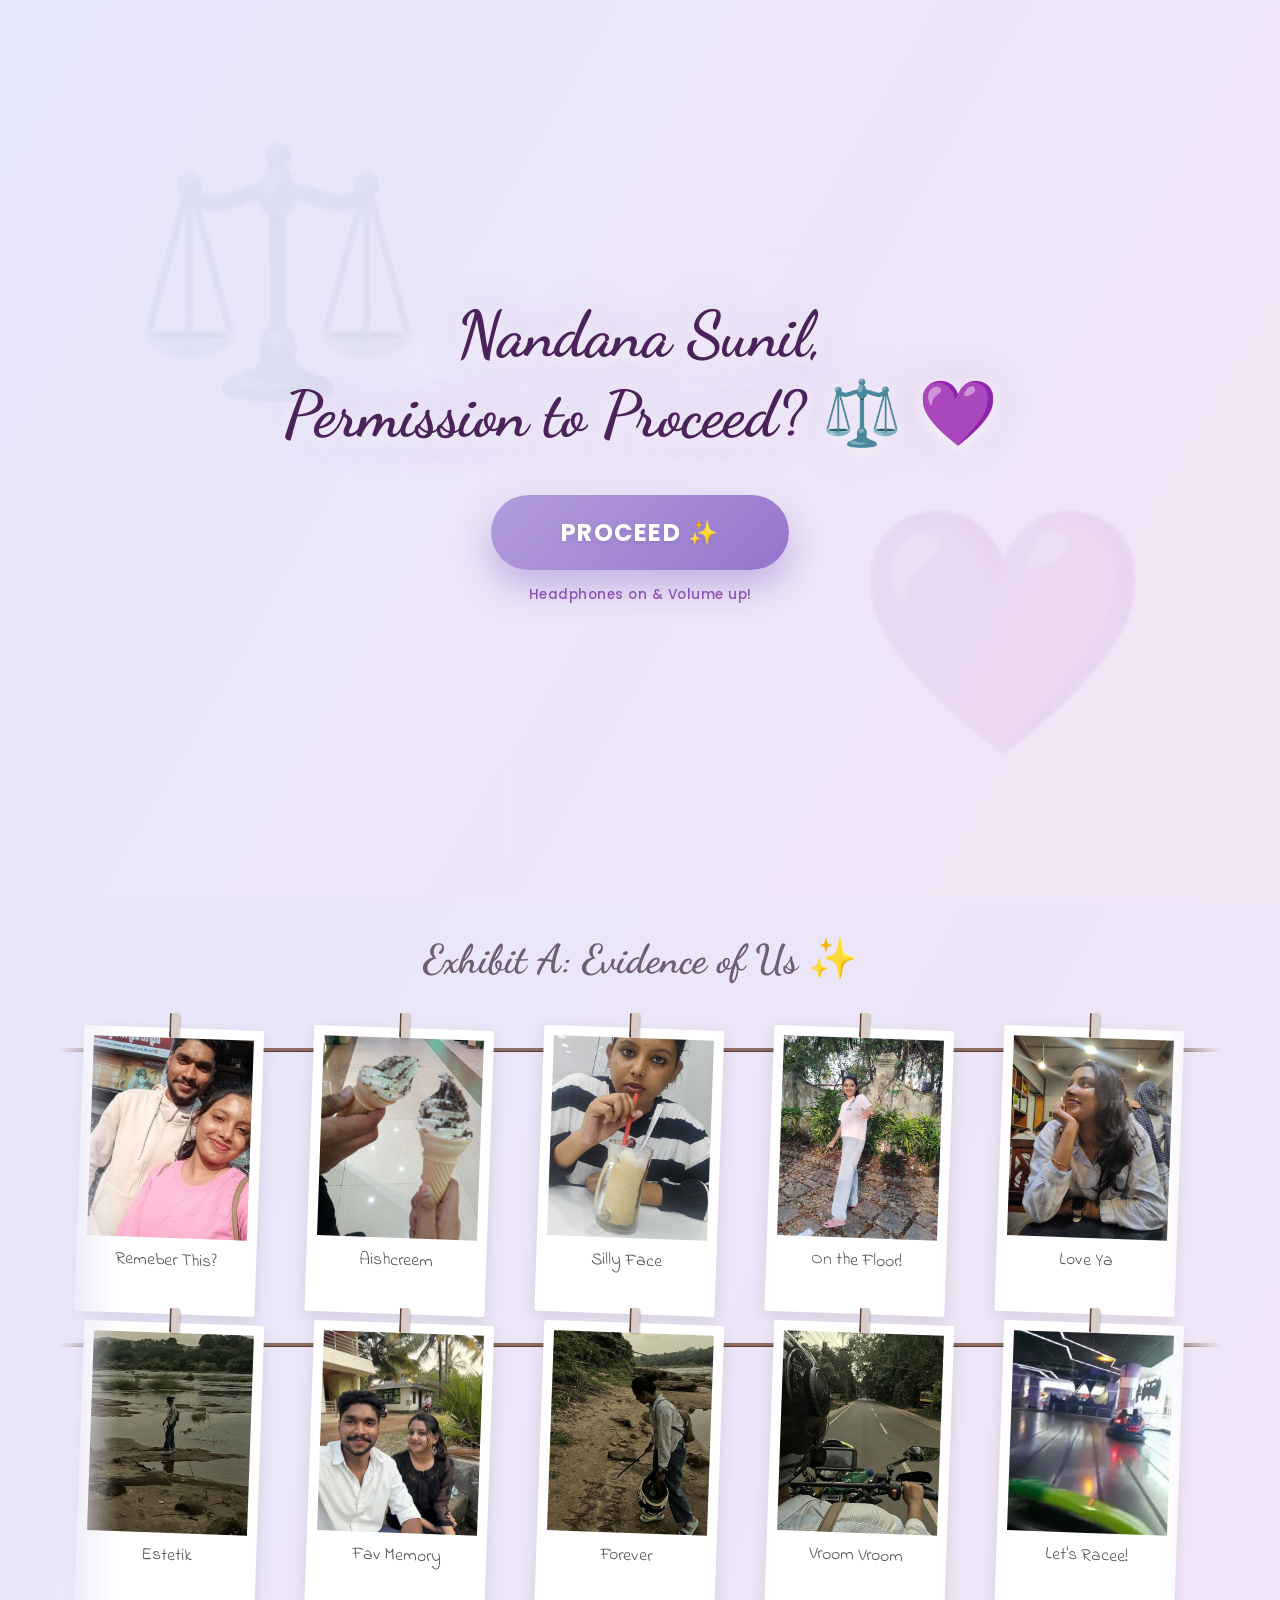
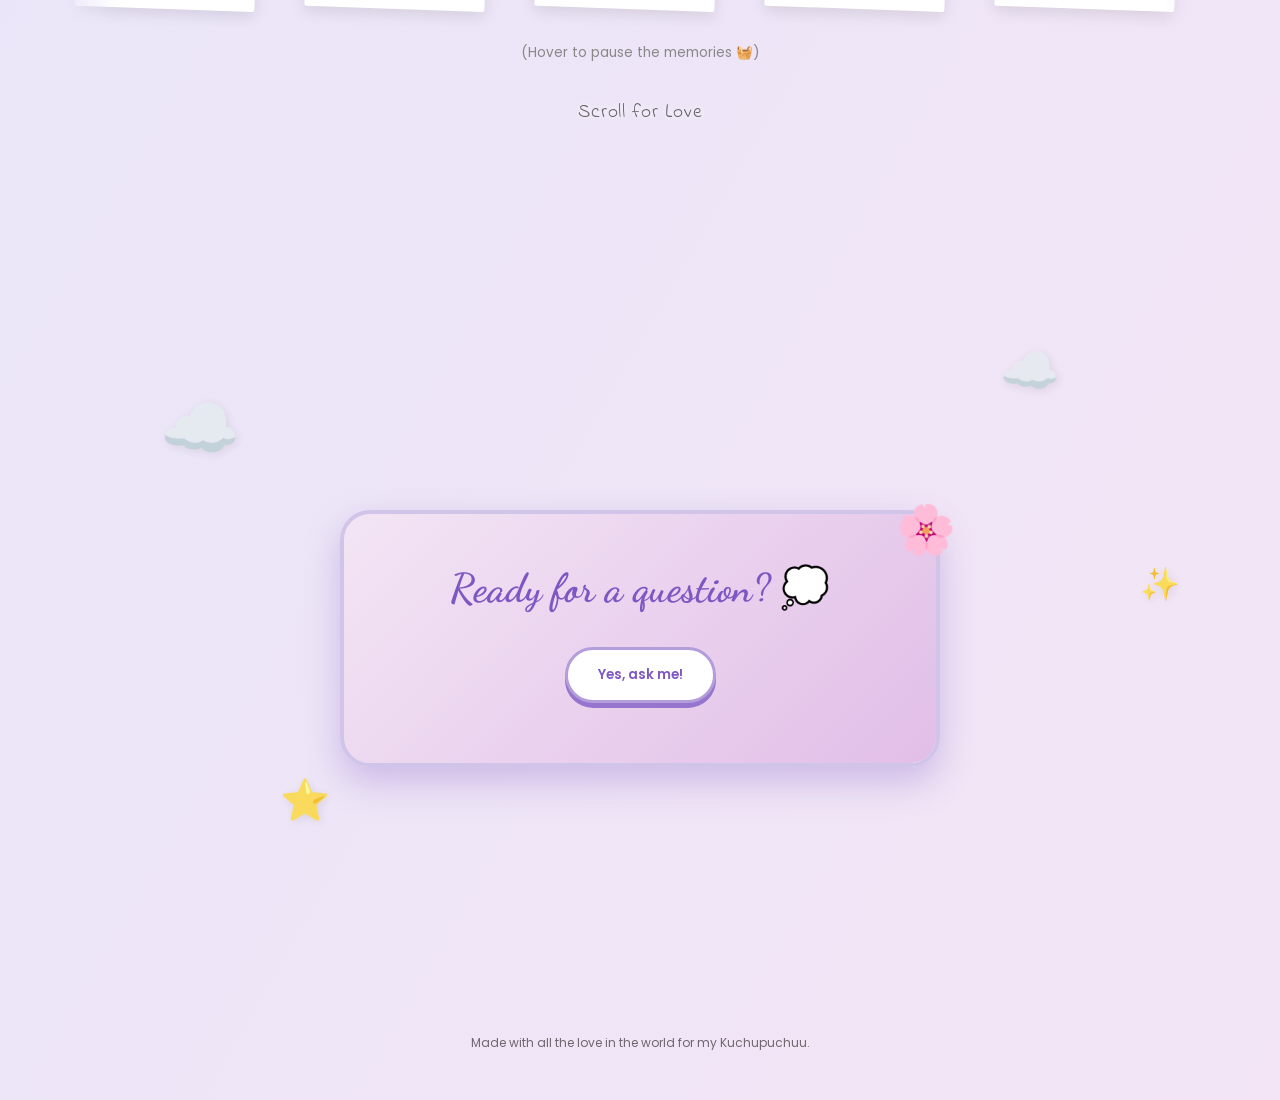
==== commit 5f27002a: "Add files via upload" ====
--- a/index.html
+++ b/index.html
@@ -44,1420 +44,12 @@
         href="https://fonts.googleapis.com/css2?family=Dancing+Script:wght@600&family=Indie+Flower&family=Satisfy&family=Poppins:wght@300;400;600&display=swap"
         rel="stylesheet">
     <link rel="icon" type="image/png" href="favicon.png">
-    <style>
-        :root {
-            --lavender-light: #E6E6FA;
-            --lavender-med: #D1C4E9;
-            --lavender-dark: #7E57C2;
-            --lavender-star: #B39DDB;
-            --text-dark: #333;
-            --text-med: #555;
-            --accent-pink: #ff6b6b;
-        }
-
-        * {
-            margin: 0;
-            padding: 0;
-            box-sizing: border-box;
-        }
-
-        html {
-            scroll-snap-type: y mandatory;
-            scroll-behavior: smooth;
-        }
-
-        body {
-            font-family: 'Poppins', sans-serif;
-            background: linear-gradient(120deg, var(--lavender-light) 0%, #F3E5F5 100%);
-            overflow-x: hidden;
-            color: var(--text-dark);
-            scroll-behavior: smooth;
-            cursor: url("data:image/svg+xml;utf8,<svg xmlns='http://www.w3.org/2000/svg'  width='40' height='40' viewport='0 0 100 100' style='fill:black;font-size:32px;'><text y='50%'>🪻</text></svg>") 16 0, auto;
-            min-height: 100vh;
-            zoom: 1;
-            /* 100% default scale */
-            user-select: none;
-            -webkit-user-select: none;
-            -moz-user-select: none;
-            -ms-user-select: none;
-        }
-
-        /* Sparkle Trail */
-        .sparkle {
-            position: absolute;
-            pointer-events: none;
-            width: 15px;
-            height: 15px;
-            background: radial-gradient(circle, #E1BEE7, #7E57C2);
-            /* Soft lavender to purple */
-            border-radius: 50%;
-            clip-path: polygon(50% 0%, 61% 35%, 98% 35%, 68% 57%, 79% 91%, 50% 70%, 21% 91%, 32% 57%, 2% 35%, 39% 35%);
-            animation: sparkle-fade 1s forwards;
-            z-index: 100000;
-        }
-
-        @keyframes sparkle-fade {
-            0% {
-                transform: scale(1) rotate(0deg);
-                opacity: 1;
-            }
-
-            100% {
-                transform: scale(0) rotate(180deg);
-                opacity: 0;
-            }
-        }
-
-        /* - Floating Hearts Background - */
-        #hearts-container {
-            position: fixed;
-            top: 0;
-            left: 0;
-            width: 100%;
-            height: 100%;
-            pointer-events: none;
-            z-index: 0;
-        }
-
-        /* Only the two big scrolling tracks get their own GPU layer (36 photos / hearts / sparkles don't need one) */
-        .clothesline-track {
-            will-change: transform;
-        }
-
-        .heart {
-            position: absolute;
-            color: #fff;
-            opacity: 0.8;
-            animation: fall linear infinite;
-            text-shadow: 0 0 5px rgba(255, 182, 193, 0.8);
-        }
-
-        @keyframes fall {
-            to {
-                transform: translateY(100vh) rotate(360deg);
-            }
-        }
-
-        /* - Components - */
-        .kawaii-box {
-            background: #fff;
-            padding: 40px;
-            max-width: 650px;
-            width: 90%;
-            margin: 0 auto;
-            position: relative;
-            box-shadow: 10px 10px 0px rgba(0, 0, 0, 0.1);
-            border: 3px solid var(--text-dark);
-            transform: rotate(1deg);
-            z-index: 5;
-            transition: transform 0.3s ease, box-shadow 0.3s ease;
-        }
-
-        .kawaii-box {
-            background: #fff0f5;
-        }
-
-        .kawaii-box:hover {
-            transform: rotate(0deg) scale(1.02);
-            box-shadow: 12px 12px 0px rgba(0, 0, 0, 0.15);
-        }
-
-        /* - Scrappy Paper Letter Section - */
-        .scrappy-wrapper {
-            margin: clamp(10px, 2vh, 20px) auto;
-            max-width: 750px;
-            width: 95%;
-            position: relative;
-            padding: clamp(10px, 1.5vh, 20px);
-            transform: rotate(-4deg);
-        }
-
-        .letter-paper {
-            position: absolute;
-            top: 0;
-            left: 0;
-            width: 100%;
-            height: 100%;
-            background: #fcfaf7;
-            /* Off-white paper */
-            filter: url(#torn-paper);
-            /* Filter applied ONLY to paper */
-            box-shadow: 0 10px 30px rgba(126, 87, 194, 0.2);
-            z-index: 1;
-            /* Fold Creases */
-            background-image:
-                linear-gradient(135deg, transparent 49%, rgba(0, 0, 0, 0.03) 50%, transparent 51%),
-                linear-gradient(45deg, transparent 49%, rgba(0, 0, 0, 0.02) 50%, transparent 51%),
-                linear-gradient(transparent 98%, rgba(0, 0, 0, 0.01) 99%);
-            background-size: 100% 100%, 100% 100%, 100% 2em;
-        }
-
-        /* Fold line details */
-        .letter-paper::before {
-            content: '';
-            position: absolute;
-            top: 0;
-            left: 0;
-            width: 100%;
-            height: 100%;
-            background: linear-gradient(to bottom, transparent 40%, rgba(0, 0, 0, 0.02) 41%, transparent 42%);
-            pointer-events: none;
-        }
-
-        .letter-content {
-            position: relative;
-            z-index: 10;
-            /* Above the filtered paper */
-            padding: clamp(20px, 4vh, 40px) clamp(15px, 3vw, 30px);
-            text-align: left;
-            font-family: 'Satisfy', cursive;
-            font-size: clamp(1rem, 2.2vh, 1.35rem);
-            line-height: 1.35;
-            color: #333;
-        }
-
-        .letter-content p {
-            margin-bottom: clamp(10px, 1.5vh, 20px);
-            max-width: 95%;
-        }
-
-        .letter-content h2 {
-            margin-bottom: clamp(20px, 3vh, 30px);
-            /* Reduced from 40px */
-            font-family: 'Satisfy', cursive;
-            color: #7E57C2;
-            /* Purple */
-            font-size: 2.2rem;
-            /* Added explicit size reduction */
-        }
-
-        /* Sub-layer for depth */
-        .letter-shadow {
-            position: absolute;
-            top: 15px;
-            left: 15px;
-            width: 100%;
-            height: 100%;
-            background: rgba(0, 0, 0, 0.05);
-            z-index: 0;
-            filter: blur(8px) url(#torn-paper);
-        }
-
-        footer {
-            padding: 40px;
-            text-align: center;
-            color: white;
-            font-size: 0.9rem;
-            margin-top: auto;
-        }
-
-        /* - Bokeh Background - */
-        .bokeh {
-            position: fixed;
-            width: 40vw;
-            height: 40vw;
-            border-radius: 50%;
-            filter: blur(80px);
-            z-index: 0;
-            opacity: 0.6;
-            animation: moveBokeh 20s infinite alternate;
-        }
-
-        .bokeh:nth-child(1) {
-            top: -10%;
-            left: -10%;
-            background: #ffdac1;
-            animation-duration: 25s;
-        }
-
-        .bokeh:nth-child(2) {
-            bottom: -10%;
-            right: -10%;
-            background: #ff9aa2;
-            animation-duration: 30s;
-        }
-
-        .bokeh:nth-child(3) {
-            top: 40%;
-            left: 40%;
-            background: #fff5ba;
-            width: 30vw;
-            height: 30vw;
-            animation-duration: 35s;
-        }
-
-        @keyframes moveBokeh {
-            0% {
-                transform: translate(0, 0) rotate(0deg);
-            }
-
-            100% {
-                transform: translate(100px, 50px) rotate(20deg);
-            }
-        }
-
-        /* - SPLIT ANIMATIONS - */
-
-        /* 1. Smooth Pop (For Text/Titles) */
-        .reveal-pop {
-            opacity: 0;
-            transform: translateY(30px) scale(0.95);
-            transition: all 1.0s cubic-bezier(0.25, 1, 0.5, 1);
-            visibility: hidden;
-        }
-
-        .reveal-pop.active {
-            opacity: 1;
-            transform: translateY(0) scale(1);
-            visibility: visible;
-        }
-
-        /* 2. Smooth Fade (Trigger Only - Visibilty handled by children) */
-        .reveal-fade {
-            opacity: 0;
-            transition: opacity 0.3s ease-in-out;
-            visibility: hidden;
-        }
-
-        .reveal-fade.active {
-            opacity: 1;
-            visibility: visible;
-        }
-
-        /* -- WIND HIT ANIMATION (In-Place - Smoother) -- */
-        @keyframes dropWind {
-            0% {
-                transform: rotate(60deg);
-                opacity: 0;
-            }
-
-            10% {
-                opacity: 1;
-            }
-
-            50% {
-                transform: rotate(-10deg);
-                /* Much gentler recoil */
-            }
-
-            75% {
-                transform: rotate(4deg);
-            }
-
-            100% {
-                transform: rotate(2deg);
-                opacity: 1;
-            }
-        }
-
-        /* Generic Reveal Animation */
-        .reveal {
-            opacity: 0;
-            transform: translateY(40px);
-            transition: all 1s ease-out;
-            visibility: hidden;
-            /* Ensure it's not clickable while hidden */
-        }
-
-        .reveal.active {
-            opacity: 1;
-            transform: translateY(0);
-            visibility: visible;
-        }
-
-        /* Fix for elements that have their own transform (like rotation) */
-        .scrappy-wrapper.reveal {
-            transform: translateY(40px) rotate(-4deg);
-        }
-
-        .scrappy-wrapper.reveal.active {
-            transform: translateY(0) rotate(-4deg);
-        }
-
-        /* Staggered delays for children */
-        .reveal-delay-2 {
-            transition-delay: 0.4s;
-        }
-
-        .reveal-delay-3 {
-            transition-delay: 0.6s;
-        }
-
-
-        @keyframes peek {
-            0% {
-                transform: translateY(0) rotate(5deg);
-            }
-
-            100% {
-                transform: translateY(-15px) rotate(-5deg);
-            }
-        }
-
-        /* Washi Tape Effects */
-        .tape-corner-tl,
-        .tape-corner-br {
-            position: absolute;
-            width: 100px;
-            height: 30px;
-            box-shadow: 0 1px 3px rgba(0, 0, 0, 0.2);
-            z-index: 10;
-        }
-
-        .tape-corner-tl {
-            top: -15px;
-            left: -15px;
-            background: rgba(179, 157, 219, 0.8);
-            transform: rotate(-35deg);
-        }
-
-        .tape-corner-br {
-            bottom: -15px;
-            right: -15px;
-            background: rgba(126, 87, 194, 0.8);
-            transform: rotate(-35deg);
-        }
-
-        /* -- Kawaii Toast Notification (Lavender Style) -- */
-        .kawaii-toast {
-            position: fixed;
-            top: 10%;
-            left: 50%;
-            transform: translateX(-50%) translateY(-100px) scale(0.8);
-            /* Start hidden above */
-            background: rgba(255, 255, 255, 0.95);
-            padding: 15px 30px;
-            border-radius: 50px;
-            box-shadow: 0 10px 30px rgba(126, 87, 194, 0.3);
-            /* Purple Shadow */
-            border: 3px solid #B39DDB;
-            /* Lavender Border */
-            color: #7E57C2;
-            /* Purple Text */
-            font-family: 'Indie Flower', cursive;
-            font-size: 1.3rem;
-            font-weight: bold;
-            z-index: 10000;
-            opacity: 0;
-            transition: all 0.5s cubic-bezier(0.68, -0.55, 0.265, 1.55);
-            /* Bouncy */
-            display: flex;
-            align-items: center;
-            gap: 10px;
-            pointer-events: none;
-        }
-
-        .kawaii-toast.show {
-            transform: translateX(-50%) translateY(0) scale(1);
-            opacity: 1;
-        }
-
-        /* - Kawaii Box (Scrapbook Style - Lavender) - */
-        .quiz-wrapper {
-            position: relative;
-            max-width: 600px;
-            width: clamp(280px, 90%, 600px);
-            margin: clamp(20px, 4vh, 40px) auto;
-            transform: rotate(1deg);
-            z-index: 5;
-        }
-
-        .quiz-enhanced {
-            background: linear-gradient(135deg, #F3E5F5, #E1BEE7);
-            /* Soft Lavender Gradient */
-            padding: clamp(25px, 6vh, 50px);
-            border-radius: 30px;
-            border: 4px solid #D1C4E9;
-            /* Lavender Border */
-            box-shadow: 0 15px 35px rgba(126, 87, 194, 0.3);
-            /* Purple Shadow */
-            position: relative;
-            text-align: center;
-            z-index: 10;
-            /* Above bear */
-            background-clip: padding-box;
-            /* Ensure bg covers */
-        }
-
-        .scroll-heart {
-            width: 40px;
-            height: 40px;
-            margin: 0 auto;
-            position: relative;
-            /* animation: bounce 2s infinite; Optional, if keyframes exist */
-        }
-
-        .quiz-enhanced::before {
-            /* Speech bubble tail effect if desired, or decoration */
-            content: '🌸';
-            position: absolute;
-            top: -20px;
-            right: -20px;
-            font-size: 3rem;
-            animation: bounce 2s infinite;
-        }
-
-        .quiz-enhanced h1,
-        .quiz-enhanced h2 {
-            font-family: 'Dancing Script', cursive;
-            color: #7E57C2;
-            /* Purple */
-            margin-bottom: 25px;
-        }
-
-        .quiz-enhanced h2 {
-            font-size: 2.5rem;
-        }
-
-        .quiz-enhanced h1 {
-            font-size: 3rem;
-        }
-
-        .answer-btn {
-            background: white;
-            border: 3px solid #B39DDB;
-            /* Lavender Border */
-            color: #7E57C2;
-            /* Purple Text */
-            font-family: 'Poppins', sans-serif;
-            font-weight: 600;
-            padding: 15px 30px;
-            border-radius: 50px;
-            margin: 10px;
-            cursor: pointer;
-            transition: all 0.3s cubic-bezier(0.175, 0.885, 0.32, 1.275);
-            box-shadow: 0 5px 0 #9575CD;
-            /* Darker Purple shadow */
-        }
-
-        .answer-btn:hover {
-            transform: translateY(-5px) scale(1.05);
-            box-shadow: 0 8px 0 #7E57C2;
-            background: #EDE7F6;
-        }
-
-        .answer-btn.yes {
-            background: #B39DDB;
-            /* Lavender */
-            color: #ffffff;
-            /* White text */
-            box-shadow: 0 5px 0 #7E57C2;
-            border: none;
-        }
-
-        .answer-btn.yes:hover {
-            background: #9575CD;
-        }
-
-
-
-        .answer-btn:active {
-            transform: translateY(2px);
-            box-shadow: 0 2px 0 #7E57C2;
-        }
-
-        .answer-btn.no {
-            background-color: #f0f0f0;
-            color: #555;
-            border: 3px solid #ccc;
-            /* Neutral border */
-            box-shadow: 0 5px 0 #bbb;
-        }
-
-        .answer-btn.no:hover {
-            background-color: #e6e6e6;
-            box-shadow: 0 8px 0 #aaa;
-        }
-
-        .chevron {
-            position: absolute;
-            width: 20px;
-            height: 4px;
-            opacity: 0;
-            transform: scale3d(0.5, 0.5, 0.5);
-            animation: move-chevron 3s ease-out infinite;
-        }
-
-        .chevron:before,
-        .chevron:after {
-            content: ' ';
-            position: absolute;
-            top: 0;
-            height: 100%;
-            width: 51%;
-            background: #555;
-        }
-
-        .chevron:before {
-            left: 0;
-            transform: skew(0deg, 30deg);
-        }
-
-        .chevron:after {
-            right: 0;
-            width: 50%;
-            transform: skew(0deg, -30deg);
-        }
-
-        .chevron:first-child {
-            animation: move-chevron 3s ease-out 1s infinite;
-        }
-
-        .chevron:nth-child(2) {
-            animation: move-chevron 3s ease-out 2s infinite;
-        }
-
-        .chevron:before,
-        .chevron:after {
-            background: #555;
-            box-shadow: 0 0 5px rgba(0, 0, 0, 0.2);
-        }
-
-        @keyframes move-chevron {
-            25% {
-                opacity: 1;
-            }
-
-            33% {
-                opacity: 1;
-                transform: translateY(30px);
-            }
-
-            67% {
-                opacity: 1;
-                transform: translateY(40px);
-            }
-
-            100% {
-                opacity: 0;
-                transform: translateY(55px) scale3d(0.5, 0.5, 0.5);
-            }
-        }
-
-        /* - Global Sections & Layout - */
-        .section,
-        .hero {
-            min-height: 100vh;
-            min-height: 100dvh;
-            padding: clamp(30px, 4vh, 60px) 20px;
-            max-width: 1200px;
-            margin: 0 auto;
-            text-align: center;
-            z-index: 1;
-            position: relative;
-            width: 100%;
-            display: flex;
-            flex-direction: column;
-            justify-content: center;
-            align-items: center;
-        }
-
-        .hero {
-            scroll-snap-align: start;
-        }
-
-        .section {
-            scroll-snap-align: start;
-        }
-
-        .hero-title {
-            margin-bottom: clamp(40px, 8vh, 80px);
-            font-family: 'Dancing Script', cursive;
-            font-size: clamp(3rem, 10vh, 5rem);
-            background: linear-gradient(135deg, #a675c5 0%, #be7592 100%);
-            -webkit-background-clip: text;
-            background-clip: text;
-            -webkit-text-fill-color: transparent;
-            filter: drop-shadow(2px 2px 0px rgba(255, 255, 255, 0.5));
-            line-height: 1.2;
-        }
-
-        .kawaii-text {
-            font-family: 'Indie Flower', cursive;
-            font-size: clamp(1.4rem, 4vh, 1.8rem);
-            line-height: 1.2;
-            color: var(--text-med);
-            margin-bottom: 5px;
-        }
-
-        .time-count {
-            font-family: 'Indie Flower', cursive;
-            font-size: clamp(2rem, 6vh, 2.8rem);
-            color: var(--accent-pink);
-            margin: 5px 0;
-            font-weight: bold;
-            text-shadow: 2px 2px 0px rgba(0, 0, 0, 0.05);
-            line-height: 1.1;
-        }
-
-        .peeking-bear {
-            position: absolute;
-            top: -95px;
-            right: 20px;
-            width: 120px;
-            z-index: 10;
-            filter: drop-shadow(2px 2px 0px rgba(0, 0, 0, 0.1));
-            animation: peek 3s infinite alternate;
-        }
-
-        /* - Envelope / Paper Ball Styles - */
-        .envelope-wrapper {
-            width: 280px;
-            height: 180px;
-            background: var(--lavender-star);
-            margin: 0 auto;
-            position: relative;
-            border-radius: 10px;
-            box-shadow: 0 15px 35px rgba(126, 87, 194, 0.4);
-            cursor: pointer;
-            transition: transform 0.3s ease;
-        }
-
-        .envelope-wrapper:hover {
-            animation: wiggle 2s ease-in-out infinite;
-        }
-
-        @keyframes wiggle {
-            0% {
-                transform: rotate(-3deg);
-            }
-
-            50% {
-                transform: rotate(3deg);
-            }
-
-            100% {
-                transform: rotate(-3deg);
-            }
-        }
-
-        .envelope-flap {
-            position: absolute;
-            top: 0;
-            left: 0;
-            width: 0;
-            height: 0;
-            border-left: 140px solid transparent;
-            border-right: 140px solid transparent;
-            border-top: 100px solid #9575CD;
-            z-index: 5;
-            filter: drop-shadow(0 4px 6px rgba(0, 0, 0, 0.2));
-            transform-origin: top;
-            transition: transform 0.5s ease;
-        }
-
-        .envelope-seal {
-            width: 50px;
-            height: 50px;
-            background: radial-gradient(circle at 30% 30%, #ff5252, #d32f2f);
-            border-radius: 50%;
-            position: absolute;
-            top: 55px;
-            left: 50%;
-            transform: translateX(-50%);
-            z-index: 6;
-            box-shadow: 0 4px 10px rgba(0, 0, 0, 0.3);
-            display: flex;
-            align-items: center;
-            justify-content: center;
-            font-size: 1.5rem;
-            color: rgba(255, 255, 255, 0.8);
-            border: 2px solid rgba(255, 255, 255, 0.2);
-        }
-
-        .sticker {
-            position: absolute;
-            font-size: 2rem;
-            opacity: 0.9;
-            z-index: 4;
-            filter: drop-shadow(2px 2px 0 rgba(0, 0, 0, 0.1));
-        }
-
-        .paper-ball {
-            width: 100px;
-            height: 100px;
-            background: #00000000;
-            border-radius: 50%;
-            position: fixed;
-            z-index: 10005;
-            box-shadow: 2px 5px 15px rgba(0, 0, 0, 0);
-            background-image: repeating-linear-gradient(45deg, #f0f0f000 0, #f0f0f000 2px, #ffffff00 2px, #ffffff00 10px);
-        }
-
-        @keyframes unfoldLetter {
-            0% {
-                transform: scale(0.2);
-                opacity: 0;
-            }
-
-            60% {
-                transform: scale(1.05) rotate(2deg);
-                opacity: 1;
-            }
-
-            100% {
-                transform: scale(1) rotate(-4deg);
-                opacity: 1;
-            }
-        }
-
-        /* - Clothesline Gallery - */
-        #clothesline-scroll-container {
-            position: relative;
-            width: 100%;
-            height: min(800px, 85vh);
-            overflow: hidden;
-            padding: 20px 0;
-            mask-image: linear-gradient(to right, transparent, black 5%, black 95%, transparent);
-        }
-
-        .clothesline-row {
-            position: relative;
-            width: 100%;
-            height: calc(50% - 10px);
-            margin-bottom: 20px;
-            overflow: visible;
-        }
-
-        .clothesline-track {
-            display: flex;
-            width: max-content;
-            position: absolute;
-            top: 0;
-        }
-
-        .clothesline-track:hover {
-            animation-play-state: paused !important;
-        }
-
-        .scroll-left .clothesline-track {
-            animation: scrollLeft 80s linear infinite;
-        }
-
-        .scroll-right .clothesline-track {
-            animation: scrollRight 80s linear infinite;
-        }
-
-        @keyframes scrollLeft {
-            0% {
-                transform: translateX(0);
-            }
-
-            100% {
-                transform: translateX(-33.3333%);
-            }
-        }
-
-        @keyframes scrollRight {
-            0% {
-                transform: translateX(-33.3333%);
-            }
-
-            100% {
-                transform: translateX(0);
-            }
-        }
-
-        .track-rope {
-            position: absolute;
-            top: 40px;
-            left: 0;
-            width: 100%;
-            height: 4px;
-            background: #8D6E63;
-            border-bottom: 1px solid #5D4037;
-            z-index: 1;
-        }
-
-        .hanging-photo {
-            display: inline-block;
-            vertical-align: top;
-            margin: 0 30px;
-            position: relative;
-            transform-origin: 50% -20px;
-            /* Initially hidden/displaced for the wind hit (Rotated high) */
-            transform: rotate(60deg);
-            opacity: 0;
-            margin-top: 10px;
-            z-index: 2;
-        }
-
-        /* Activate Drop + Chain Sway when parent (.reveal-fade) is active */
-        /* Activate Drop + Chain Sway when parent (.reveal-fade) is active */
-        /* Activate Drop + Chain Sway when parent (.reveal-fade) is active */
-        .reveal-fade.active .hanging-photo {
-            animation-name: dropWind, sway;
-            animation-duration: 2.5s, 6s;
-            /* Sway slowed to 6s for evenness */
-            animation-timing-function: cubic-bezier(0.25, 1, 0.5, 1), ease-in-out;
-            animation-iteration-count: 1, infinite;
-            animation-fill-mode: forwards, none;
-            /* Forwards for drop to keep it in place */
-            /* Delay set via inline JS to randomize sway duration */
-        }
-
-        .hanging-photo::before {
-            content: '';
-            position: absolute;
-            top: -15px;
-            left: 50%;
-            transform: translateX(-50%);
-            width: 8px;
-            height: 25px;
-            background: #D7CCC8;
-            border-left: 2px solid #5D4037;
-            border-radius: 2px;
-            z-index: 5;
-            box-shadow: 1px 1px 2px rgba(0, 0, 0, 0.2);
-        }
-
-        .photo-inner {
-            background: white;
-            padding: 12px 12px 45px 12px;
-            box-shadow: 0 5px 15px rgba(0, 0, 0, 0.1);
-            border-radius: 2px;
-            transition: transform 0.3s ease;
-            width: 190px;
-        }
-
-        .photo-inner:hover {
-            transform: scale(1.05) rotate(0deg) !important;
-            z-index: 10;
-        }
-
-        .photo-inner img {
-            width: 100%;
-            height: 210px;
-            object-fit: cover;
-            object-position: center;
-            display: block;
-            background: #f0f0f0;
-        }
-
-        .photo-inner p {
-            margin-top: 10px;
-            font-family: 'Indie Flower', cursive;
-            color: #555;
-            font-size: 1.1rem;
-            text-align: center;
-        }
-
-        @keyframes sway {
-            0% {
-                transform: rotate(2deg);
-            }
-
-            50% {
-                transform: rotate(-2deg);
-            }
-
-            100% {
-                transform: rotate(2deg);
-            }
-        }
-
-        /* - Scroll Indicators - */
-        .scroll-down-container {
-            position: relative;
-            text-align: center;
-            margin-bottom: 30px;
-            cursor: pointer;
-            opacity: 0.9;
-        }
-
-        .scroll-chevron {
-            display: block;
-            width: 20px;
-            height: 20px;
-            border-bottom: 3px solid #555;
-            border-right: 3px solid #555;
-            transform: rotate(45deg);
-            margin: -10px auto;
-            animation: chevronFade 2s infinite;
-            opacity: 0;
-        }
-
-        .scroll-chevron:nth-child(2) {
-            animation-delay: 0.2s;
-        }
-
-        .scroll-chevron:nth-child(3) {
-            animation-delay: 0.4s;
-        }
-
-        .scroll-text {
-            font-family: 'Indie Flower', cursive;
-            font-size: 1.5rem;
-            color: var(--text-med);
-            margin-top: 15px;
-            letter-spacing: 1px;
-            text-shadow: 0 0 5px rgba(255, 255, 255, 0.8), 0 0 10px rgba(255, 255, 255, 0.5);
-        }
-
-        @keyframes chevronFade {
-            0% {
-                opacity: 0;
-                transform: rotate(45deg) translate(-5px, -5px);
-            }
-
-            50% {
-                opacity: 1;
-            }
-
-            100% {
-                opacity: 0;
-                transform: rotate(45deg) translate(5px, 5px);
-            }
-        }
-
-        /* - Quiz Box Transitions - */
-        #quiz-box {
-            transition: opacity 0.2s ease-in-out;
-            opacity: 1;
-            /* Default visible */
-        }
-
-        /* - Stamp Animation - */
-        @keyframes stampIn {
-            0% {
-                opacity: 0;
-                transform: scale(2) rotate(-10deg);
-            }
-
-            50% {
-                opacity: 1;
-                transform: scale(0.8) rotate(-10deg);
-            }
-
-            100% {
-                opacity: 1;
-                transform: scale(1) rotate(-10deg);
-            }
-        }
-
-        .stamp {
-            color: #d32f2f;
-            border: 3px solid #d32f2f;
-            padding: 5px 10px;
-            font-family: 'Courier New', monospace;
-            font-weight: bold;
-            display: inline-block;
-            transform: rotate(-10deg);
-            animation: stampIn 0.3s cubic-bezier(0.175, 0.885, 0.32, 1.275) forwards;
-            margin-bottom: 15px;
-            font-size: 1.5rem;
-            text-transform: uppercase;
-        }
-
-        /* - Seal Animation - */
-        @keyframes sealSlam {
-            0% {
-                transform: scale(3) rotate(0deg);
-                opacity: 0;
-            }
-
-            40% {
-                transform: scale(0.9) rotate(-5deg);
-                opacity: 1;
-            }
-
-            60% {
-                transform: scale(1.1) rotate(-5deg);
-            }
-
-            100% {
-                transform: scale(1) rotate(-5deg);
-                opacity: 1;
-            }
-        }
-
-        /* - Cloud Decor - */
-        .cloud {
-            position: absolute;
-            opacity: 0.8;
-            z-index: 0;
-            animation: floatCloud 10s ease-in-out infinite alternate;
-            filter: drop-shadow(2px 2px 5px rgba(0, 0, 0, 0.1));
-            pointer-events: none;
-        }
-
-        @keyframes floatCloud {
-            from {
-                transform: translateX(0);
-            }
-
-            to {
-                transform: translateX(20px);
-            }
-        }
-
-        .letter-signature {
-            text-align: right;
-            font-weight: 600;
-            font-size: clamp(1.1rem, 2.2vh, 1.35rem);
-            margin-top: clamp(5px, 1.5vh, 15px);
-        }
-
-        /* Splash Screen - Floating Organic Redesign */
-        .splash-overlay {
-            position: fixed;
-            top: 0;
-            left: 0;
-            width: 100%;
-            height: 100%;
-            background: linear-gradient(120deg, var(--lavender-light) 0%, #F3E5F5 100%);
-            display: flex;
-            justify-content: center;
-            align-items: center;
-            z-index: 99999;
-            transition: opacity 1s cubic-bezier(0.4, 0, 0.2, 1), visibility 1s;
-            overflow: hidden;
-        }
-
-        .splash-overlay.hidden {
-            opacity: 0;
-            visibility: hidden;
-            pointer-events: none;
-        }
-
-        #splash-hearts {
-            position: absolute;
-            top: 0;
-            left: 0;
-            width: 100%;
-            height: 100%;
-            pointer-events: none;
-            z-index: 1;
-        }
-
-        .splash-content {
-            display: flex;
-            flex-direction: column;
-            align-items: center;
-            z-index: 10;
-            text-align: center;
-            padding: 20px;
-            animation: floatingFloat 3s ease-in-out infinite;
-        }
-
-        @keyframes floatingFloat {
-
-            0%,
-            100% {
-                transform: translateY(0);
-            }
-
-            50% {
-                transform: translateY(-10px);
-            }
-        }
-
-        .splash-title {
-            font-family: 'Dancing Script', cursive;
-            font-size: clamp(2.2rem, 8vw, 4rem);
-            color: #4a235a;
-            margin-bottom: 40px;
-            line-height: 1.25;
-            font-weight: 700;
-            text-shadow: 0 4px 20px rgba(255, 255, 255, 0.9), 0 0 40px rgba(179, 157, 219, 0.4);
-            letter-spacing: -0.5px;
-        }
-
-        .splash-title span {
-            display: block;
-            margin-top: 10px;
-            font-size: 1.2em;
-        }
-
-        .splash-enter-btn {
-            background: linear-gradient(135deg, #B39DDB, #9575CD);
-            color: white;
-            border: none;
-            padding: 20px 70px;
-            font-size: 1.5rem;
-            border-radius: 100px;
-            /* Capsule Shape */
-            cursor: pointer;
-            font-family: 'Poppins', sans-serif;
-            font-weight: 700;
-            box-shadow: 0 15px 35px rgba(126, 87, 194, 0.4), 0 0 20px rgba(255, 255, 255, 0.4);
-            transition: all 0.4s cubic-bezier(0.175, 0.885, 0.32, 1.275);
-            letter-spacing: 1.5px;
-            text-shadow: 0 2px 4px rgba(0, 0, 0, 0.1);
-        }
-
-        .splash-enter-btn:hover {
-            transform: translateY(-8px) scale(1.1);
-            box-shadow: 0 20px 45px rgba(126, 87, 194, 0.5), 0 0 30px rgba(255, 255, 255, 0.6);
-            letter-spacing: 2.5px;
-        }
-
-        .splash-enter-btn:active {
-            transform: translateY(2px) scale(0.95);
-        }
-
-        @keyframes pulse {
-            0% {
-                transform: scale(1);
-                opacity: 0.8;
-            }
-
-            50% {
-                transform: scale(1.05);
-                opacity: 1;
-            }
-
-            100% {
-                transform: scale(1);
-                opacity: 0.8;
-            }
-        }
-
-        /* Ghost Emojis for Depth */
-        .ghost-emoji {
-            position: absolute;
-            font-size: clamp(8rem, 20vw, 15rem);
-            opacity: 0.08;
-            pointer-events: none;
-            z-index: 1;
-            filter: blur(1px);
-            animation: drift 25s ease-in-out infinite alternate;
-        }
-
-        @keyframes drift {
-            from {
-                transform: translate(-15%, -15%) rotate(-10deg);
-            }
-
-            to {
-                transform: translate(15%, 15%) rotate(10deg);
-            }
-        }
-
-
-
-        .site-footer {
-            position: absolute;
-            bottom: 8px;
-            width: 100%;
-            text-align: center;
-            color: rgba(44, 38, 38, 0.658);
-            font-size: 0.75rem;
-            pointer-events: none;
-            font-family: 'Poppins', sans-serif;
-        }
-
-        /* Device Restriction Styles */
-        #mobile-warning {
-            display: none;
-            position: fixed;
-            top: 0;
-            left: 0;
-            width: 100vw;
-            height: 100vh;
-            height: 100dvh;
-            background: linear-gradient(120deg, var(--lavender-light) 0%, #F3E5F5 100%);
-            z-index: 999999;
-            flex-direction: column;
-            justify-content: center;
-            align-items: center;
-            text-align: center;
-            padding: 30px;
-        }
-
-        #mobile-warning h1 {
-            font-family: 'Dancing Script', cursive;
-            font-size: 2.5rem;
-            color: #7E57C2;
-            margin-bottom: 20px;
-        }
-
-        #mobile-warning p {
-            font-family: 'Poppins', sans-serif;
-            font-size: 1.1rem;
-            color: #555;
-            max-width: 80%;
-            margin: 0 auto;
-        }
-
-        /* Desktop-only: block touch-first devices (class set in <head>) and any window <= 1024px wide */
-        html.device-blocked #mobile-warning {
-            display: flex;
-        }
-
-        html.device-blocked #desktop-content,
-        html.device-blocked #hearts-container,
-        html.device-blocked .bokeh,
-        html.device-blocked .splash-overlay {
-            display: none !important;
-        }
-
-        html.device-blocked,
-        html.device-blocked body {
-            overflow: hidden;
-        }
-
-        @media screen and (max-width: 1024px) {
-            #mobile-warning {
-                display: flex;
-            }
-
-            #desktop-content,
-            #hearts-container,
-            .bokeh,
-            .splash-overlay {
-                display: none !important;
-            }
-
-            html,
-            body {
-                overflow: hidden;
-            }
-        }
-
-        /* Short desktop windows: shrink the gallery so a section never outgrows the screen */
-        @media (max-height: 820px) {
-            #clothesline-scroll-container {
-                zoom: 0.85;
-            }
-        }
-
-        @media (max-height: 700px) {
-            #clothesline-scroll-container {
-                zoom: 0.7;
-            }
-        }
-
-        /* Clotheslines only animate while on screen (--run is toggled from JS) */
-        .scroll-left .clothesline-track,
-        .scroll-right .clothesline-track {
-            animation-play-state: var(--run, running);
-        }
-
-        /* Keep the footer from colliding with the letter */
-        #quiz-section {
-            padding-bottom: 60px;
-        }
-
-        @keyframes bounce {
-
-            0%,
-            20%,
-            50%,
-            80%,
-            100% {
-                transform: translateY(0);
-            }
-
-            40% {
-                transform: translateY(-10px);
-            }
-
-            60% {
-                transform: translateY(-5px);
-            }
-        }
-
-        /* Now Playing pill */
-        .now-playing {
-            position: fixed;
-            top: 18px;
-            right: 22px;
-            z-index: 9000;
-            display: flex;
-            align-items: center;
-            gap: 10px;
-            padding: 8px 16px 8px 12px;
-            background: rgba(255, 255, 255, 0.85);
-            border: 2px solid var(--lavender-star);
-            border-radius: 50px;
-            box-shadow: 0 6px 18px rgba(126, 87, 194, 0.25);
-            font-family: 'Poppins', sans-serif;
-            pointer-events: none;
-            opacity: 0;
-            transform: translateY(-14px);
-            transition: opacity 0.8s ease, transform 0.8s cubic-bezier(0.175, 0.885, 0.32, 1.275);
-        }
-
-        .now-playing.show {
-            opacity: 1;
-            transform: translateY(0);
-        }
-
-        .np-bars {
-            display: flex;
-            align-items: flex-end;
-            gap: 3px;
-            height: 16px;
-        }
-
-        .np-bars span {
-            width: 3px;
-            height: 100%;
-            background: var(--lavender-dark);
-            border-radius: 2px;
-            transform-origin: bottom;
-            transform: scaleY(0.25);
-            animation: npBar 0.9s ease-in-out infinite alternate;
-            animation-play-state: paused;
-        }
-
-        .now-playing.playing .np-bars span {
-            animation-play-state: running;
-        }
-
-        .np-bars span:nth-child(2) {
-            animation-delay: 0.25s;
-            animation-duration: 0.7s;
-        }
-
-        .np-bars span:nth-child(3) {
-            animation-delay: 0.1s;
-            animation-duration: 1.1s;
-        }
-
-        .np-bars span:nth-child(4) {
-            animation-delay: 0.4s;
-            animation-duration: 0.8s;
-        }
-
-        @keyframes npBar {
-            from {
-                transform: scaleY(0.2);
-            }
-
-            to {
-                transform: scaleY(1);
-            }
-        }
-
-        .np-text {
-            display: flex;
-            flex-direction: column;
-            line-height: 1.2;
-        }
-
-        .np-label {
-            font-size: 0.6rem;
-            letter-spacing: 1.5px;
-            text-transform: uppercase;
-            color: var(--text-med);
-        }
-
-        .np-title {
-            font-family: 'Indie Flower', cursive;
-            font-size: 1rem;
-            font-weight: bold;
-            color: var(--lavender-dark);
-            white-space: nowrap;
-        }
-
-        /* Envelope is keyboard reachable */
-        #envelope-container:focus-visible {
-            outline: 3px dashed var(--lavender-dark);
-            outline-offset: 8px;
-        }
-    </style>
+    <!-- Styles: small reusable packs (loaded in this order) -->
+    <link rel="stylesheet" href="css/core.css">
+    <link rel="stylesheet" href="css/effects.css">
+    <link rel="stylesheet" href="css/components.css">
+    <link rel="stylesheet" href="css/gallery.css">
+    <link rel="stylesheet" href="css/reveal.css">
 </head>
 
 <body>
@@ -1520,18 +112,13 @@
             </div>
         </div>
 
-        <!-- Bokeh Background -->
-        <div class="bokeh"></div>
-        <div class="bokeh"></div>
-        <div class="bokeh"></div>
-
         <div id="hearts-container"></div>
 
         <!-- SVG Filter for Torn Edges -->
         <svg style="position: absolute; width: 0; height: 0;" aria-hidden="true" focusable="false">
             <defs>
                 <filter id="torn-paper" x="-20%" y="-20%" width="140%" height="140%">
-                    <feTurbulence type="fractalNoise" baseFrequency="0.03" numOctaves="5" result="noise" />
+                    <feTurbulence type="fractalNoise" baseFrequency="0.03" numOctaves="3" result="noise" />
                     <feDisplacementMap in="SourceGraphic" in2="noise" scale="20" xChannelSelector="R"
                         yChannelSelector="G" />
                 </filter>
@@ -1546,9 +133,6 @@
             <div class="kawaii-box reveal" style="transition-delay: 0.5s; padding: clamp(20px, 4vh, 40px);">
                 <div class="tape-corner-tl"></div>
                 <div class="tape-corner-br"></div>
-
-                <img src="https://media.tenor.com/N6s_shn4w3gAAAAi/cute-bear.gif" class="peeking-bear" loading="lazy" decoding="async"
-                    alt="Peeking Bear">
 
                 <p class="kawaii-text">You know what... it's been</p>
                 <h3 id="time-count" class="time-count">Calculating...</h3>
@@ -1605,47 +189,6 @@
                 </div>
             </div>
         </section>
-
-        <!-- CSS Overrides for Compact View -->
-        <style>
-            #clothesline-scroll-container {
-                height: min(650px, 70vh);
-                min-height: 580px;
-                /* Force enough space for 2 rows of photos */
-                /* Increased height slightly for bigger images */
-                margin: 10px 0;
-                overflow: visible;
-                /* Keep visible to allow sway overlap without clipping */
-            }
-
-            .clothesline-row {
-                height: 50%;
-                /* Strictly half the container */
-                margin-bottom: 0;
-            }
-
-            .photo-inner {
-                width: 180px;
-                /* Increased from 150px */
-                padding: 10px 10px 40px 10px;
-                /* Slightly larger padding */
-            }
-
-            .photo-inner img {
-                height: 200px;
-                /* Increased from 160px */
-            }
-
-            .hanging-photo {
-                margin: 0 25px;
-                /* Significantly increased gap (was 15px) */
-            }
-
-            .track-rope {
-                top: 30px;
-                /* Adjusted lower for bigger scale */
-            }
-        </style>
 
         <!-- QUIZ -->
         <section id="quiz-section" class="section" style="position: relative;">
@@ -1726,6 +269,39 @@
             const narrowMQ = window.matchMedia('(max-width: 1024px)');
             const isBlocked = () => document.documentElement.classList.contains('device-blocked') || narrowMQ.matches;
 
+            // --- Adaptive quality ---
+            // A short frame-rate check decides whether this machine can run every effect.
+            // Fast machines never notice (nothing changes); slow ones get html.perf-lite, which holds
+            // the always-on decoration still and trims particle counts, so scrolling stays smooth.
+            let perfLite = false;
+            let fpsChecks = 0;
+            function checkPerformance(label) {
+                if (perfLite || fpsChecks >= 3) return;
+                fpsChecks++;
+                let frames = 0, slow = 0, last = 0, startedAt = 0;
+                function tick(now) {
+                    if (document.hidden) { fpsChecks--; return; } // tab hidden: timing would be meaningless
+                    if (last) {
+                        const dt = now - last;
+                        frames++;
+                        if (dt > 28) slow++; // slower than ~36fps
+                    } else {
+                        startedAt = now;
+                    }
+                    last = now;
+                    if (frames < 75 && now - startedAt < 3000) {
+                        requestAnimationFrame(tick);
+                        return;
+                    }
+                    if (frames > 20 && slow / frames > 0.35) {
+                        perfLite = true;
+                        document.documentElement.classList.add('perf-lite');
+                        console.log('Performance mode on (' + label + ')');
+                    }
+                }
+                requestAnimationFrame(tick);
+            }
+
             // --- SFX Manager ---
             function playSound(id) {
                 const audio = document.getElementById('sfx-' + id);
@@ -1743,7 +319,7 @@
 
             function createHeart() {
                 // Cap live nodes so a slow machine never piles them up
-                if (heartsContainer.childElementCount > 60) return;
+                if (heartsContainer.childElementCount > (perfLite ? 10 : 24)) return;
                 const heart = document.createElement('div');
                 heart.classList.add('heart');
                 // Lavender & Purple Theme Emojis
@@ -1751,8 +327,6 @@
                 heart.style.left = Math.random() * 100 + 'vw';
                 heart.style.animationDuration = Math.random() * 3 + 3 + 's';
                 heart.style.fontSize = Math.random() * 20 + 10 + 'px';
-                // Random blur for depth
-                if (Math.random() > 0.5) heart.style.filter = 'blur(1px)';
                 heartsContainer.appendChild(heart);
 
                 setTimeout(() => {
@@ -1762,9 +336,11 @@
 
             //  1.1 Magic Wand Sparkle Trail
             let liveSparkles = 0;
+            let lastSparkle = 0;
             function onSparkleMove(e) {
-                // Throttle: Only create sparkles 40% of the time for a lighter trail
-                if (Math.random() > 0.4 || liveSparkles > 60) return;
+                // Throttle: at most one sparkle per 45ms (and 40% of those) for a light trail; none on slow machines
+                if (perfLite || e.timeStamp - lastSparkle < 45 || Math.random() > 0.4 || liveSparkles > 25) return;
+                lastSparkle = e.timeStamp;
 
                 // Create sparkle
                 const sparkle = document.createElement('div');
@@ -1823,7 +399,7 @@
                 // Background decoration only runs while it can be seen
                 const visible = !document.hidden && !isBlocked();
                 if (visible && started) {
-                    if (!heartTimer) heartTimer = setInterval(createHeart, 400);
+                    if (!heartTimer) heartTimer = setInterval(createHeart, 500);
                     if (!counterTimer) counterTimer = setInterval(updateCounter, 1000);
                 } else {
                     clearInterval(heartTimer); heartTimer = null;
@@ -1863,18 +439,18 @@
                     emoji.textContent = splashEmojis[Math.floor(Math.random() * splashEmojis.length)];
                     emoji.style.position = 'absolute';
                     emoji.style.left = Math.random() * 100 + 'vw';
-                    emoji.style.top = '-50px';
+                    emoji.style.top = '0';
                     emoji.style.fontSize = Math.random() * 20 + 25 + 'px';
-                    emoji.style.transition = `top ${Math.random() * 3 + 5}s linear, opacity 1s, transform 5s linear`;
+                    // transform (not "top") so the fall runs on the GPU
+                    emoji.style.transition = `transform ${Math.random() * 3 + 5}s linear, opacity 1s`;
                     emoji.style.opacity = '0.7';
                     emoji.style.zIndex = '1';
-                    emoji.style.transform = `rotate(${Math.random() * 360}deg)`;
+                    emoji.style.transform = `translateY(-50px) rotate(${Math.random() * 360}deg)`;
 
                     container.appendChild(emoji);
 
                     setTimeout(() => {
-                        emoji.style.top = '110vh';
-                        emoji.style.transform = `rotate(${Math.random() * 720}deg)`;
+                        emoji.style.transform = `translateY(110vh) rotate(${Math.random() * 720}deg)`;
                     }, 50);
                     setTimeout(() => { emoji.remove(); }, 8000);
                 }, 250);
@@ -1926,8 +502,12 @@
                 mediaToPreload.images.forEach(url => {
                     const resolve = makeResolver();
                     const img = new Image();
-                    img.onload = resolve;
                     img.onerror = resolve; // Continue anyway
+                    img.onload = () => {
+                        // Decode now, so the gallery never stalls decoding photos when it first appears
+                        if (img.decode) img.decode().then(resolve, resolve);
+                        else resolve();
+                    };
                     img.src = url;
                 });
 
@@ -2062,10 +642,16 @@
                 // Also observe the section itself for the broad unlock
                 revealObserver.observe(document.getElementById('hero-section'));
 
-                // Pause the heavy looping animations (bokeh / clotheslines) while their section is off-screen
+                // Pause the heavy looping animations (clotheslines) while their section is off-screen
+                let galleryChecked = false;
                 const motionObserver = new IntersectionObserver((entries) => {
                     entries.forEach(entry => {
                         entry.target.style.setProperty('--run', entry.isIntersecting ? 'running' : 'paused');
+                        // First time the gallery appears: re-check the frame rate while the photos drop in
+                        if (entry.isIntersecting && !galleryChecked) {
+                            galleryChecked = true;
+                            setTimeout(() => checkPerformance('gallery'), 700);
+                        }
                     });
                 }, { threshold: 0 });
                 document.querySelectorAll('.clothesline-track').forEach(el => motionObserver.observe(el));
@@ -2078,6 +664,7 @@
                 started = true;
                 initPreloader();
                 startSplashRain();
+                setTimeout(() => checkPerformance('splash'), 1200); // let the page settle first
                 updateCounter();
                 initClothesline();
                 startObservers();
@@ -2092,17 +679,19 @@
                 const pieces = [];
 
                 // Create 300 emojis for full coverage
-                for (let i = 0; i < 300; i++) {
+                const total = perfLite ? 90 : 240;
+                for (let i = 0; i < total; i++) {
                     const confetti = document.createElement('div');
                     confetti.textContent = showerEmojis[Math.floor(Math.random() * showerEmojis.length)];
                     confetti.style.position = 'fixed';
                     confetti.style.left = Math.random() * 100 + 'vw';
-                    confetti.style.top = '-10vh';
+                    confetti.style.top = '0';
                     confetti.style.fontSize = Math.random() * 20 + 10 + 'px';
-                    confetti.style.transform = `rotate(${Math.random() * 360}deg)`;
+                    confetti.style.transform = `translateY(-10vh) rotate(${Math.random() * 360}deg)`;
                     confetti.style.zIndex = 9999;
                     confetti.style.pointerEvents = 'none';
-                    confetti.style.transition = `top ${Math.random() * 3 + 2}s ease-in, opacity ${Math.random() * 2 + 3}s`;
+                    // transform (not "top"): 300 elements animating layout would stutter on weak machines
+                    confetti.style.transition = `transform ${Math.random() * 3 + 2}s ease-in, opacity ${Math.random() * 2 + 3}s`;
                     frag.appendChild(confetti);
                     pieces.push(confetti);
                 }
@@ -2112,7 +701,7 @@
 
                 setTimeout(() => {
                     pieces.forEach(c => {
-                        c.style.top = '110vh';
+                        c.style.transform = `translateY(110vh) rotate(${Math.random() * 360}deg)`;
                         c.style.opacity = 0;
                     });
                 }, 100);
@@ -2125,7 +714,7 @@
             // 1.8 REALISTIC Smoke Explosion (Physics Based)
             function smokeExplosion(x, y) {
                 const container = document.body;
-                const particleCount = 150; // MASSIVE EXPLOSION
+                const particleCount = perfLite ? 55 : 110; // big burst, trimmed on slow machines
 
                 for (let i = 0; i < particleCount; i++) {
                     const particle = document.createElement('div');
@@ -2248,7 +837,7 @@
                     html += `
                     <div class="hanging-photo" style="animation-delay: 0s, 2.5s; animation-duration: 2.5s, ${swayDuration}s;">
                         <div class="photo-inner">
-                            <img src="${photo.url}" alt="${photo.caption}" loading="lazy" decoding="async" draggable="false">
+                            <img src="${photo.url}" alt="${photo.caption}" width="160" height="200" decoding="async" draggable="false">
                             <p>${photo.caption}</p>
                         </div>
                     </div>
@@ -2803,36 +1392,38 @@
             }
 
 
+            // Types the letter one character at a time. Plain characters are appended to a single
+            // text node (no HTML re-parsing per keystroke); <br> and similar elements are inserted whole.
+            // Whole code points are used, so emoji are never split in half.
             function typeWriterHTML(element, html, speed) {
                 return new Promise(resolve => {
-                    // Array.from walks whole characters, so emoji (surrogate pairs) are never split in half
-                    const chars = Array.from(html);
+                    const source = document.createElement('div');
+                    source.innerHTML = html;
+                    const queue = [];
+                    source.childNodes.forEach(node => {
+                        if (node.nodeType === Node.TEXT_NODE) Array.from(node.data).forEach(ch => queue.push(ch));
+                        else queue.push(node.cloneNode(true));
+                    });
+
+                    element.textContent = '';
                     let i = 0;
-                    let built = '';
-                    element.innerHTML = '';
+                    let textNode = null;
                     function type() {
-                        if (i < chars.length) {
-                            // Check for HTML tag
-                            if (chars[i] === '<') {
-                                let tag = '';
-                                while (i < chars.length && chars[i] !== '>') {
-                                    tag += chars[i];
-                                    i++;
-                                }
-                                tag += '>'; // Close the tag
-                                i++;
-                                built += tag;
-                                element.innerHTML = built;
-                                type(); // Skip delay for tags
-                            } else {
-                                built += chars[i];
-                                i++;
-                                element.innerHTML = built;
-                                setTimeout(type, speed);
-                            }
-                        } else {
+                        // Elements (tags) go in instantly, with no delay
+                        while (i < queue.length && typeof queue[i] !== 'string') {
+                            element.appendChild(queue[i++]);
+                            textNode = null;
+                        }
+                        if (i >= queue.length) {
                             resolve();
+                            return;
                         }
+                        if (!textNode) {
+                            textNode = document.createTextNode('');
+                            element.appendChild(textNode);
+                        }
+                        textNode.data += queue[i++];
+                        setTimeout(type, speed);
                     }
                     type();
                 });
--- a/css/core.css
+++ b/css/core.css
@@ -0,0 +1,182 @@
+/* ==========================================================================
+   core.css  -  design tokens, reset, page layout, scroll-reveal utilities,
+                and the desktop-only gate. Loaded first.
+   ========================================================================== */
+
+:root {
+    --lavender-light: #E6E6FA;
+    --lavender-med: #D1C4E9;
+    --lavender-dark: #7E57C2;
+    --lavender-star: #B39DDB;
+    --text-dark: #333;
+    --text-med: #555;
+    --accent-pink: #ff6b6b;
+    --page-gradient: linear-gradient(120deg, var(--lavender-light) 0%, #F3E5F5 100%);
+    --ease-pop: cubic-bezier(0.175, 0.885, 0.32, 1.275);
+    --ease-out: cubic-bezier(0.25, 1, 0.5, 1);
+}
+
+* {
+    margin: 0;
+    padding: 0;
+    box-sizing: border-box;
+}
+
+html {
+    scroll-snap-type: y mandatory;
+    scroll-behavior: smooth;
+}
+
+body {
+    font-family: 'Poppins', sans-serif;
+    background: var(--page-gradient);
+    overflow-x: hidden;
+    color: var(--text-dark);
+    /* 32px cursor: bigger images fall back to a slow software cursor on weak machines */
+    cursor: url("data:image/svg+xml;utf8,<svg xmlns='http://www.w3.org/2000/svg' width='32' height='32' viewBox='0 0 40 40' style='fill:black;font-size:32px;'><text y='50%'>🪻</text></svg>") 13 0, auto;
+    min-height: 100vh;
+    user-select: none;
+    -webkit-user-select: none;
+}
+
+/* --- Sections ----------------------------------------------------------- */
+
+.section,
+.hero {
+    min-height: 100vh;
+    min-height: 100dvh;
+    padding: clamp(30px, 4vh, 60px) 20px;
+    max-width: 1200px;
+    margin: 0 auto;
+    text-align: center;
+    z-index: 1;
+    position: relative;
+    width: 100%;
+    display: flex;
+    flex-direction: column;
+    justify-content: center;
+    align-items: center;
+    scroll-snap-align: start;
+}
+
+/* Keep the footer from colliding with the letter */
+#quiz-section {
+    padding-bottom: 60px;
+}
+
+.hero-title {
+    margin-bottom: clamp(40px, 8vh, 80px);
+    font-family: 'Dancing Script', cursive;
+    font-size: clamp(3rem, 10vh, 5rem);
+    background: linear-gradient(135deg, #a675c5 0%, #be7592 100%);
+    -webkit-background-clip: text;
+    background-clip: text;
+    -webkit-text-fill-color: transparent;
+    filter: drop-shadow(2px 2px 0px rgba(255, 255, 255, 0.5));
+    line-height: 1.2;
+}
+
+.kawaii-text {
+    font-family: 'Indie Flower', cursive;
+    font-size: clamp(1.4rem, 4vh, 1.8rem);
+    line-height: 1.2;
+    color: var(--text-med);
+    margin-bottom: 5px;
+}
+
+.time-count {
+    font-family: 'Indie Flower', cursive;
+    font-size: clamp(2rem, 6vh, 2.8rem);
+    color: var(--accent-pink);
+    margin: 5px 0;
+    font-weight: bold;
+    text-shadow: 2px 2px 0px rgba(0, 0, 0, 0.05);
+    line-height: 1.1;
+}
+
+footer {
+    padding: 40px;
+    text-align: center;
+    color: white;
+    font-size: 0.9rem;
+    margin-top: auto;
+}
+
+.site-footer {
+    position: absolute;
+    bottom: 8px;
+    width: 100%;
+    text-align: center;
+    color: rgba(44, 38, 38, 0.658);
+    font-size: 0.75rem;
+    pointer-events: none;
+    font-family: 'Poppins', sans-serif;
+}
+
+/* --- Desktop-only gate ---------------------------------------------------- */
+/* Touch-first devices get html.device-blocked from the script in <head>;
+   any window <= 1024px wide is blocked here. Nothing is downloaded or started. */
+
+#mobile-warning {
+    display: none;
+    position: fixed;
+    top: 0;
+    left: 0;
+    width: 100vw;
+    height: 100vh;
+    height: 100dvh;
+    background: var(--page-gradient);
+    z-index: 999999;
+    flex-direction: column;
+    justify-content: center;
+    align-items: center;
+    text-align: center;
+    padding: 30px;
+}
+
+#mobile-warning h1 {
+    font-family: 'Dancing Script', cursive;
+    font-size: 2.5rem;
+    color: var(--lavender-dark);
+    margin-bottom: 20px;
+}
+
+#mobile-warning p {
+    font-family: 'Poppins', sans-serif;
+    font-size: 1.1rem;
+    color: var(--text-med);
+    max-width: 80%;
+    margin: 0 auto;
+}
+
+html.device-blocked #mobile-warning {
+    display: flex;
+}
+
+html.device-blocked #desktop-content,
+html.device-blocked #hearts-container,
+html.device-blocked .splash-overlay {
+    display: none !important;
+}
+
+html.device-blocked,
+html.device-blocked body {
+    overflow: hidden;
+}
+
+@media screen and (max-width: 1024px) {
+    #mobile-warning {
+        display: flex;
+    }
+
+    #desktop-content,
+    #hearts-container,
+    .splash-overlay {
+        display: none !important;
+    }
+
+    html,
+    body {
+        overflow: hidden;
+    }
+}
--- a/css/effects.css
+++ b/css/effects.css
@@ -0,0 +1,126 @@
+/* ==========================================================================
+   effects.css  -  ambient background + particles (hearts, sparkle
+   trail, clouds, ghost emojis) and the keyframes they share.
+   Everything animates transform / opacity only (GPU-friendly).
+   ========================================================================== */
+
+/* --- Falling hearts ------------------------------------------------------- */
+#hearts-container {
+    position: fixed;
+    top: 0;
+    left: 0;
+    width: 100%;
+    height: 100%;
+    pointer-events: none;
+    z-index: 0;
+}
+
+.heart {
+    position: absolute;
+    color: #fff;
+    opacity: 0.8;
+    animation: fall linear infinite;
+    text-shadow: 0 0 5px rgba(255, 182, 193, 0.8);
+}
+
+@keyframes fall {
+    to {
+        transform: translateY(100vh) rotate(360deg);
+    }
+}
+
+/* --- Sparkle trail -------------------------------------------------------- */
+.sparkle {
+    position: absolute;
+    pointer-events: none;
+    width: 15px;
+    height: 15px;
+    background: radial-gradient(circle, #E1BEE7, #7E57C2);
+    border-radius: 50%;
+    clip-path: polygon(50% 0%, 61% 35%, 98% 35%, 68% 57%, 79% 91%, 50% 70%, 21% 91%, 32% 57%, 2% 35%, 39% 35%);
+    animation: sparkle-fade 1s forwards;
+    z-index: 100000;
+}
+
+@keyframes sparkle-fade {
+    from {
+        transform: scale(1) rotate(0deg);
+        opacity: 1;
+    }
+
+    to {
+        transform: scale(0) rotate(180deg);
+        opacity: 0;
+    }
+}
+
+/* --- Clouds / stars around the quiz -------------------------------------- */
+.cloud {
+    position: absolute;
+    opacity: 0.8;
+    z-index: 0;
+    animation: floatCloud 10s ease-in-out infinite alternate;
+    filter: drop-shadow(2px 2px 5px rgba(0, 0, 0, 0.1));
+    pointer-events: none;
+}
+
+@keyframes floatCloud {
+    to {
+        transform: translateX(20px);
+    }
+}
+
+/* --- Shared keyframes ----------------------------------------------------- */
+@keyframes bounce {
+
+    0%,
+    20%,
+    50%,
+    80%,
+    100% {
+        transform: translateY(0);
+    }
+
+    40% {
+        transform: translateY(-10px);
+    }
+
+    60% {
+        transform: translateY(-5px);
+    }
+}
+
+@keyframes pulse {
+
+    0%,
+    100% {
+        transform: scale(1);
+        opacity: 0.8;
+    }
+
+    50% {
+        transform: scale(1.05);
+        opacity: 1;
+    }
+}
+
+@keyframes wiggle {
+
+    0%,
+    100% {
+        transform: rotate(-3deg);
+    }
+
+    50% {
+        transform: rotate(3deg);
+    }
+}
+
+/* --- Slow machines ----------------------------------------------------------
+   html.perf-lite is switched on by a quick frame-rate check (see index.html).
+   The page looks the same, just with the always-on decoration held still. */
+html.perf-lite .cloud,
+html.perf-lite .ghost-emoji,
+html.perf-lite .quiz-enhanced::before {
+    animation: none;
+}
--- a/css/components.css
+++ b/css/components.css
@@ -0,0 +1,737 @@
+/* ==========================================================================
+   components.css  -  splash screen, hero box, quiz card + buttons, contract,
+   envelope, letter paper, toast, now-playing pill.
+   ========================================================================== */
+
+/* --- Splash ---------------------------------------------------------------- */
+.splash-overlay {
+    position: fixed;
+    top: 0;
+    left: 0;
+    width: 100%;
+    height: 100%;
+    background: var(--page-gradient);
+    display: flex;
+    justify-content: center;
+    align-items: center;
+    z-index: 99999;
+    transition: opacity 1s cubic-bezier(0.4, 0, 0.2, 1), visibility 1s;
+    overflow: hidden;
+}
+
+.splash-overlay.hidden {
+    opacity: 0;
+    visibility: hidden;
+    pointer-events: none;
+}
+
+#splash-hearts {
+    position: absolute;
+    top: 0;
+    left: 0;
+    width: 100%;
+    height: 100%;
+    pointer-events: none;
+    z-index: 1;
+}
+
+.splash-content {
+    display: flex;
+    flex-direction: column;
+    align-items: center;
+    z-index: 10;
+    text-align: center;
+    padding: 20px;
+    animation: floatingFloat 3s ease-in-out infinite;
+}
+
+@keyframes floatingFloat {
+
+    0%,
+    100% {
+        transform: translateY(0);
+    }
+
+    50% {
+        transform: translateY(-10px);
+    }
+}
+
+.splash-title {
+    font-family: 'Dancing Script', cursive;
+    font-size: clamp(2.2rem, 8vw, 4rem);
+    color: #4a235a;
+    margin-bottom: 40px;
+    line-height: 1.25;
+    font-weight: 700;
+    text-shadow: 0 4px 20px rgba(255, 255, 255, 0.9), 0 0 40px rgba(179, 157, 219, 0.4);
+    letter-spacing: -0.5px;
+}
+
+.splash-title span {
+    display: block;
+    margin-top: 10px;
+    font-size: 1.2em;
+}
+
+.splash-enter-btn {
+    background: linear-gradient(135deg, #B39DDB, #9575CD);
+    color: white;
+    border: none;
+    padding: 20px 70px;
+    font-size: 1.5rem;
+    border-radius: 100px;
+    cursor: pointer;
+    font-family: 'Poppins', sans-serif;
+    font-weight: 700;
+    box-shadow: 0 15px 35px rgba(126, 87, 194, 0.4), 0 0 20px rgba(255, 255, 255, 0.4);
+    transition: transform 0.4s var(--ease-pop), box-shadow 0.4s var(--ease-pop), letter-spacing 0.4s var(--ease-pop);
+    letter-spacing: 1.5px;
+    text-shadow: 0 2px 4px rgba(0, 0, 0, 0.1);
+}
+
+.splash-enter-btn:hover {
+    transform: translateY(-8px) scale(1.1);
+    box-shadow: 0 20px 45px rgba(126, 87, 194, 0.5), 0 0 30px rgba(255, 255, 255, 0.6);
+    letter-spacing: 2.5px;
+}
+
+.splash-enter-btn:active {
+    transform: translateY(2px) scale(0.95);
+}
+
+.ghost-emoji {
+    position: absolute;
+    font-size: clamp(8rem, 20vw, 15rem);
+    opacity: 0.08;
+    pointer-events: none;
+    z-index: 1;
+    filter: blur(1px);
+    animation: drift 25s ease-in-out infinite alternate;
+}
+
+@keyframes drift {
+    from {
+        transform: translate(-15%, -15%) rotate(-10deg);
+    }
+
+    to {
+        transform: translate(15%, 15%) rotate(10deg);
+    }
+}
+
+/* --- Hero box -------------------------------------------------------------- */
+.kawaii-box {
+    background: #fff0f5;
+    padding: 40px;
+    max-width: 650px;
+    width: 90%;
+    margin: 0 auto;
+    position: relative;
+    box-shadow: 10px 10px 0px rgba(0, 0, 0, 0.1);
+    border: 3px solid var(--text-dark);
+    transform: rotate(1deg);
+    z-index: 5;
+    transition: transform 0.3s ease, box-shadow 0.3s ease;
+}
+
+.kawaii-box:hover {
+    transform: rotate(0deg) scale(1.02);
+    box-shadow: 12px 12px 0px rgba(0, 0, 0, 0.15);
+}
+
+.tape-corner-tl,
+.tape-corner-br {
+    position: absolute;
+    width: 100px;
+    height: 30px;
+    box-shadow: 0 1px 3px rgba(0, 0, 0, 0.2);
+    z-index: 10;
+}
+
+.tape-corner-tl {
+    top: -15px;
+    left: -15px;
+    background: rgba(179, 157, 219, 0.8);
+    transform: rotate(-35deg);
+}
+
+.tape-corner-br {
+    bottom: -15px;
+    right: -15px;
+    background: rgba(126, 87, 194, 0.8);
+    transform: rotate(-35deg);
+}
+
+/* --- Scroll indicators ------------------------------------------------------ */
+.scroll-heart {
+    width: 40px;
+    height: 40px;
+    margin: 0 auto;
+    position: relative;
+}
+
+.chevron {
+    position: absolute;
+    width: 20px;
+    height: 4px;
+    opacity: 0;
+    transform: scale3d(0.5, 0.5, 0.5);
+    animation: move-chevron 3s ease-out infinite;
+}
+
+.chevron:before,
+.chevron:after {
+    content: ' ';
+    position: absolute;
+    top: 0;
+    height: 100%;
+    width: 51%;
+    background: #555;
+    box-shadow: 0 0 5px rgba(0, 0, 0, 0.2);
+}
+
+.chevron:before {
+    left: 0;
+    transform: skew(0deg, 30deg);
+}
+
+.chevron:after {
+    right: 0;
+    width: 50%;
+    transform: skew(0deg, -30deg);
+}
+
+.chevron:first-child {
+    animation-delay: 1s;
+}
+
+.chevron:nth-child(2) {
+    animation-delay: 2s;
+}
+
+@keyframes move-chevron {
+    25% {
+        opacity: 1;
+    }
+
+    33% {
+        opacity: 1;
+        transform: translateY(30px);
+    }
+
+    67% {
+        opacity: 1;
+        transform: translateY(40px);
+    }
+
+    100% {
+        opacity: 0;
+        transform: translateY(55px) scale3d(0.5, 0.5, 0.5);
+    }
+}
+
+.scroll-down-container {
+    position: relative;
+    text-align: center;
+    margin-bottom: 30px;
+    cursor: pointer;
+    opacity: 0.9;
+}
+
+.scroll-chevron {
+    display: block;
+    width: 20px;
+    height: 20px;
+    border-bottom: 3px solid #555;
+    border-right: 3px solid #555;
+    transform: rotate(45deg);
+    margin: -10px auto;
+    animation: chevronFade 2s infinite;
+    opacity: 0;
+}
+
+.scroll-chevron:nth-child(2) {
+    animation-delay: 0.2s;
+}
+
+.scroll-chevron:nth-child(3) {
+    animation-delay: 0.4s;
+}
+
+.scroll-text {
+    font-family: 'Indie Flower', cursive;
+    font-size: 1.5rem;
+    color: var(--text-med);
+    margin-top: 15px;
+    letter-spacing: 1px;
+    text-shadow: 0 0 5px rgba(255, 255, 255, 0.8), 0 0 10px rgba(255, 255, 255, 0.5);
+}
+
+@keyframes chevronFade {
+    0% {
+        opacity: 0;
+        transform: rotate(45deg) translate(-5px, -5px);
+    }
+
+    50% {
+        opacity: 1;
+    }
+
+    100% {
+        opacity: 0;
+        transform: rotate(45deg) translate(5px, 5px);
+    }
+}
+
+/* --- Quiz ------------------------------------------------------------------- */
+.quiz-wrapper {
+    position: relative;
+    max-width: 600px;
+    width: clamp(280px, 90%, 600px);
+    margin: clamp(20px, 4vh, 40px) auto;
+    transform: rotate(1deg);
+    z-index: 5;
+}
+
+.quiz-enhanced {
+    background: linear-gradient(135deg, #F3E5F5, #E1BEE7);
+    padding: clamp(25px, 6vh, 50px);
+    border-radius: 30px;
+    border: 4px solid var(--lavender-med);
+    box-shadow: 0 15px 35px rgba(126, 87, 194, 0.3);
+    position: relative;
+    text-align: center;
+    z-index: 10;
+    background-clip: padding-box;
+}
+
+.quiz-enhanced::before {
+    content: '🌸';
+    position: absolute;
+    top: -20px;
+    right: -20px;
+    font-size: 3rem;
+    animation: bounce 2s infinite;
+}
+
+.quiz-enhanced h1,
+.quiz-enhanced h2 {
+    font-family: 'Dancing Script', cursive;
+    color: var(--lavender-dark);
+    margin-bottom: 25px;
+}
+
+.quiz-enhanced h2 {
+    font-size: 2.5rem;
+}
+
+.quiz-enhanced h1 {
+    font-size: 3rem;
+}
+
+#quiz-box {
+    transition: opacity 0.2s ease-in-out;
+    opacity: 1;
+}
+
+.answer-btn {
+    background: white;
+    border: 3px solid var(--lavender-star);
+    color: var(--lavender-dark);
+    font-family: 'Poppins', sans-serif;
+    font-weight: 600;
+    padding: 15px 30px;
+    border-radius: 50px;
+    margin: 10px;
+    cursor: pointer;
+    /* "all" on purpose: the runaway No button slides via left/top using this transition */
+    transition: all 0.3s var(--ease-pop);
+    box-shadow: 0 5px 0 #9575CD;
+}
+
+.answer-btn:hover {
+    transform: translateY(-5px) scale(1.05);
+    box-shadow: 0 8px 0 var(--lavender-dark);
+    background: #EDE7F6;
+}
+
+.answer-btn.yes {
+    background: var(--lavender-star);
+    color: #ffffff;
+    box-shadow: 0 5px 0 var(--lavender-dark);
+    border: none;
+}
+
+.answer-btn.yes:hover {
+    background: #9575CD;
+}
+
+.answer-btn:active {
+    transform: translateY(2px);
+    box-shadow: 0 2px 0 var(--lavender-dark);
+}
+
+.answer-btn.no {
+    background-color: #f0f0f0;
+    color: #555;
+    border: 3px solid #ccc;
+    box-shadow: 0 5px 0 #bbb;
+}
+
+.answer-btn.no:hover {
+    background-color: #e6e6e6;
+    box-shadow: 0 8px 0 #aaa;
+}
+
+.stamp {
+    color: #d32f2f;
+    border: 3px solid #d32f2f;
+    padding: 5px 10px;
+    font-family: 'Courier New', monospace;
+    font-weight: bold;
+    display: inline-block;
+    transform: rotate(-10deg);
+    animation: stampIn 0.3s var(--ease-pop) forwards;
+    margin-bottom: 15px;
+    font-size: 1.5rem;
+    text-transform: uppercase;
+}
+
+@keyframes stampIn {
+    0% {
+        opacity: 0;
+        transform: scale(2) rotate(-10deg);
+    }
+
+    50% {
+        opacity: 1;
+        transform: scale(0.8) rotate(-10deg);
+    }
+
+    100% {
+        opacity: 1;
+        transform: scale(1) rotate(-10deg);
+    }
+}
+
+@keyframes sealSlam {
+    0% {
+        transform: scale(3) rotate(0deg);
+        opacity: 0;
+    }
+
+    40% {
+        transform: scale(0.9) rotate(-5deg);
+        opacity: 1;
+    }
+
+    60% {
+        transform: scale(1.1) rotate(-5deg);
+    }
+
+    100% {
+        transform: scale(1) rotate(-5deg);
+        opacity: 1;
+    }
+}
+
+/* --- Envelope ----------------------------------------------------------------- */
+.envelope-wrapper {
+    width: 280px;
+    height: 180px;
+    background: var(--lavender-star);
+    margin: 0 auto;
+    position: relative;
+    border-radius: 10px;
+    box-shadow: 0 15px 35px rgba(126, 87, 194, 0.4);
+    cursor: pointer;
+    transition: transform 0.3s ease;
+}
+
+.envelope-wrapper:hover {
+    animation: wiggle 2s ease-in-out infinite;
+}
+
+.envelope-flap {
+    position: absolute;
+    top: 0;
+    left: 0;
+    width: 0;
+    height: 0;
+    border-left: 140px solid transparent;
+    border-right: 140px solid transparent;
+    border-top: 100px solid #9575CD;
+    z-index: 5;
+    filter: drop-shadow(0 4px 6px rgba(0, 0, 0, 0.2));
+    transform-origin: top;
+    transition: transform 0.5s ease;
+}
+
+.envelope-seal {
+    width: 50px;
+    height: 50px;
+    background: radial-gradient(circle at 30% 30%, #ff5252, #d32f2f);
+    border-radius: 50%;
+    position: absolute;
+    top: 55px;
+    left: 50%;
+    transform: translateX(-50%);
+    z-index: 6;
+    box-shadow: 0 4px 10px rgba(0, 0, 0, 0.3);
+    display: flex;
+    align-items: center;
+    justify-content: center;
+    font-size: 1.5rem;
+    color: rgba(255, 255, 255, 0.8);
+    border: 2px solid rgba(255, 255, 255, 0.2);
+}
+
+.sticker {
+    position: absolute;
+    font-size: 2rem;
+    opacity: 0.9;
+    z-index: 4;
+    filter: drop-shadow(2px 2px 0 rgba(0, 0, 0, 0.1));
+}
+
+#envelope-container:focus-visible {
+    outline: 3px dashed var(--lavender-dark);
+    outline-offset: 8px;
+}
+
+/* Invisible by design (all colours are fully transparent); kept so the letter reveal timing stays identical */
+.paper-ball {
+    width: 100px;
+    height: 100px;
+    border-radius: 50%;
+    position: fixed;
+    z-index: 10005;
+}
+
+/* --- Letter -------------------------------------------------------------------- */
+@keyframes unfoldLetter {
+    0% {
+        transform: scale(0.2);
+        opacity: 0;
+    }
+
+    60% {
+        transform: scale(1.05) rotate(2deg);
+        opacity: 1;
+    }
+
+    100% {
+        transform: scale(1) rotate(-4deg);
+        opacity: 1;
+    }
+}
+
+.scrappy-wrapper {
+    margin: clamp(10px, 2vh, 20px) auto;
+    max-width: 750px;
+    width: 95%;
+    position: relative;
+    padding: clamp(10px, 1.5vh, 20px);
+    transform: rotate(-4deg);
+}
+
+/* The two SVG-filtered layers are expensive to draw. Giving each its own compositor
+   layer means they are painted ONCE; typing the letter only repaints the text layer. */
+.letter-paper,
+.letter-shadow {
+    will-change: transform;
+}
+
+.letter-paper {
+    position: absolute;
+    top: 0;
+    left: 0;
+    width: 100%;
+    height: 100%;
+    background: #fcfaf7;
+    filter: url(#torn-paper);
+    box-shadow: 0 10px 30px rgba(126, 87, 194, 0.2);
+    z-index: 1;
+    /* Fold creases */
+    background-image:
+        linear-gradient(135deg, transparent 49%, rgba(0, 0, 0, 0.03) 50%, transparent 51%),
+        linear-gradient(45deg, transparent 49%, rgba(0, 0, 0, 0.02) 50%, transparent 51%),
+        linear-gradient(transparent 98%, rgba(0, 0, 0, 0.01) 99%);
+    background-size: 100% 100%, 100% 100%, 100% 2em;
+}
+
+.letter-paper::before {
+    content: '';
+    position: absolute;
+    top: 0;
+    left: 0;
+    width: 100%;
+    height: 100%;
+    background: linear-gradient(to bottom, transparent 40%, rgba(0, 0, 0, 0.02) 41%, transparent 42%);
+    pointer-events: none;
+}
+
+.letter-shadow {
+    position: absolute;
+    top: 15px;
+    left: 15px;
+    width: 100%;
+    height: 100%;
+    background: rgba(0, 0, 0, 0.05);
+    z-index: 0;
+    filter: blur(8px) url(#torn-paper);
+}
+
+.letter-content {
+    position: relative;
+    z-index: 10;
+    padding: clamp(20px, 4vh, 40px) clamp(15px, 3vw, 30px);
+    text-align: left;
+    font-family: 'Satisfy', cursive;
+    font-size: clamp(1rem, 2.2vh, 1.35rem);
+    line-height: 1.35;
+    color: #333;
+}
+
+.letter-content p {
+    margin-bottom: clamp(10px, 1.5vh, 20px);
+    max-width: 95%;
+}
+
+.letter-content h2 {
+    margin-bottom: clamp(20px, 3vh, 30px);
+    font-family: 'Satisfy', cursive;
+    color: var(--lavender-dark);
+    font-size: 2.2rem;
+}
+
+.letter-signature {
+    text-align: right;
+    font-weight: 600;
+    font-size: clamp(1.1rem, 2.2vh, 1.35rem);
+    margin-top: clamp(5px, 1.5vh, 15px);
+}
+
+/* --- Toast ------------------------------------------------------------------------ */
+.kawaii-toast {
+    position: fixed;
+    top: 10%;
+    left: 50%;
+    transform: translateX(-50%) translateY(-100px) scale(0.8);
+    background: rgba(255, 255, 255, 0.95);
+    padding: 15px 30px;
+    border-radius: 50px;
+    box-shadow: 0 10px 30px rgba(126, 87, 194, 0.3);
+    border: 3px solid var(--lavender-star);
+    color: var(--lavender-dark);
+    font-family: 'Indie Flower', cursive;
+    font-size: 1.3rem;
+    font-weight: bold;
+    z-index: 10000;
+    opacity: 0;
+    transition: transform 0.5s cubic-bezier(0.68, -0.55, 0.265, 1.55), opacity 0.5s cubic-bezier(0.68, -0.55, 0.265, 1.55);
+    display: flex;
+    align-items: center;
+    gap: 10px;
+    pointer-events: none;
+}
+
+.kawaii-toast.show {
+    transform: translateX(-50%) translateY(0) scale(1);
+    opacity: 1;
+}
+
+/* --- Now playing pill ----------------------------------------------------------------- */
+.now-playing {
+    position: fixed;
+    top: 18px;
+    right: 22px;
+    z-index: 9000;
+    display: flex;
+    align-items: center;
+    gap: 10px;
+    padding: 8px 16px 8px 12px;
+    background: rgba(255, 255, 255, 0.85);
+    border: 2px solid var(--lavender-star);
+    border-radius: 50px;
+    box-shadow: 0 6px 18px rgba(126, 87, 194, 0.25);
+    font-family: 'Poppins', sans-serif;
+    pointer-events: none;
+    opacity: 0;
+    transform: translateY(-14px);
+    transition: opacity 0.8s ease, transform 0.8s var(--ease-pop);
+}
+
+.now-playing.show {
+    opacity: 1;
+    transform: translateY(0);
+}
+
+.np-bars {
+    display: flex;
+    align-items: flex-end;
+    gap: 3px;
+    height: 16px;
+}
+
+.np-bars span {
+    width: 3px;
+    height: 100%;
+    background: var(--lavender-dark);
+    border-radius: 2px;
+    transform-origin: bottom;
+    transform: scaleY(0.25);
+    animation: npBar 0.9s ease-in-out infinite alternate;
+    animation-play-state: paused;
+}
+
+.now-playing.playing .np-bars span {
+    animation-play-state: running;
+}
+
+.np-bars span:nth-child(2) {
+    animation-delay: 0.25s;
+    animation-duration: 0.7s;
+}
+
+.np-bars span:nth-child(3) {
+    animation-delay: 0.1s;
+    animation-duration: 1.1s;
+}
+
+.np-bars span:nth-child(4) {
+    animation-delay: 0.4s;
+    animation-duration: 0.8s;
+}
+
+@keyframes npBar {
+    from {
+        transform: scaleY(0.2);
+    }
+
+    to {
+        transform: scaleY(1);
+    }
+}
+
+.np-text {
+    display: flex;
+    flex-direction: column;
+    line-height: 1.2;
+}
+
+.np-label {
+    font-size: 0.6rem;
+    letter-spacing: 1.5px;
+    text-transform: uppercase;
+    color: var(--text-med);
+}
+
+.np-title {
+    font-family: 'Indie Flower', cursive;
+    font-size: 1rem;
+    font-weight: bold;
+    color: var(--lavender-dark);
+    white-space: nowrap;
+}
--- a/css/gallery.css
+++ b/css/gallery.css
@@ -0,0 +1,207 @@
+/* ==========================================================================
+   gallery.css  -  the clothesline photo gallery ("Exhibit A").
+   ========================================================================== */
+
+#clothesline-scroll-container {
+    position: relative;
+    width: 100%;
+    height: min(650px, 70vh);
+    min-height: 580px;
+    margin: 10px 0;
+    padding: 20px 0;
+    /* visible so the photos can sway past the edges; the mask below fades the sides */
+    overflow: visible;
+    mask-image: linear-gradient(to right, transparent, black 5%, black 95%, transparent);
+}
+
+.clothesline-row {
+    position: relative;
+    width: 100%;
+    height: 50%;
+    overflow: visible;
+}
+
+.clothesline-track {
+    display: flex;
+    width: max-content;
+    position: absolute;
+    top: 0;
+    /* One GPU layer per scrolling row (not per photo) */
+    will-change: transform;
+}
+
+.clothesline-track:hover {
+    animation-play-state: paused !important;
+}
+
+.scroll-left .clothesline-track {
+    animation: scrollLeft 80s linear infinite;
+}
+
+.scroll-right .clothesline-track {
+    animation: scrollRight 80s linear infinite;
+}
+
+/* Rows only move while on screen (--run is toggled from JS) */
+.scroll-left .clothesline-track,
+.scroll-right .clothesline-track {
+    animation-play-state: var(--run, running);
+}
+
+@keyframes scrollLeft {
+    from {
+        transform: translateX(0);
+    }
+
+    to {
+        transform: translateX(-33.3333%);
+    }
+}
+
+@keyframes scrollRight {
+    from {
+        transform: translateX(-33.3333%);
+    }
+
+    to {
+        transform: translateX(0);
+    }
+}
+
+.track-rope {
+    position: absolute;
+    top: 30px;
+    left: 0;
+    width: 100%;
+    height: 4px;
+    background: #8D6E63;
+    border-bottom: 1px solid #5D4037;
+    z-index: 1;
+}
+
+.hanging-photo {
+    display: inline-block;
+    vertical-align: top;
+    margin: 10px 25px 0;
+    position: relative;
+    transform-origin: 50% -20px;
+    /* Hidden / displaced until the wind-drop plays */
+    transform: rotate(60deg);
+    opacity: 0;
+    z-index: 2;
+    /* Each photo is independent: a change in one never re-lays-out its neighbours */
+    contain: layout style;
+}
+
+/* Drop + sway once the gallery is revealed */
+.reveal-fade.active .hanging-photo {
+    animation-name: dropWind, sway;
+    animation-duration: 2.5s, 6s;
+    animation-timing-function: cubic-bezier(0.25, 1, 0.5, 1), ease-in-out;
+    animation-iteration-count: 1, infinite;
+    animation-fill-mode: forwards, none;
+    /* delays / sway duration are randomised per photo inline from JS */
+}
+
+.hanging-photo::before {
+    content: '';
+    position: absolute;
+    top: -15px;
+    left: 50%;
+    transform: translateX(-50%);
+    width: 8px;
+    height: 25px;
+    background: #D7CCC8;
+    border-left: 2px solid #5D4037;
+    border-radius: 2px;
+    z-index: 5;
+    box-shadow: 1px 1px 2px rgba(0, 0, 0, 0.2);
+}
+
+.photo-inner {
+    background: white;
+    padding: 10px 10px 40px;
+    box-shadow: 0 5px 15px rgba(0, 0, 0, 0.1);
+    border-radius: 2px;
+    transition: transform 0.3s ease;
+    width: 180px;
+}
+
+.photo-inner:hover {
+    transform: scale(1.05) rotate(0deg) !important;
+    z-index: 10;
+}
+
+.photo-inner img {
+    width: 100%;
+    height: 200px;
+    object-fit: cover;
+    object-position: center;
+    display: block;
+    background: #f0f0f0;
+}
+
+.photo-inner p {
+    margin-top: 10px;
+    font-family: 'Indie Flower', cursive;
+    color: #555;
+    font-size: 1.1rem;
+    text-align: center;
+}
+
+@keyframes dropWind {
+    0% {
+        transform: rotate(60deg);
+        opacity: 0;
+    }
+
+    10% {
+        opacity: 1;
+    }
+
+    50% {
+        transform: rotate(-10deg);
+    }
+
+    75% {
+        transform: rotate(4deg);
+    }
+
+    100% {
+        transform: rotate(2deg);
+        opacity: 1;
+    }
+}
+
+@keyframes sway {
+
+    0%,
+    100% {
+        transform: rotate(2deg);
+    }
+
+    50% {
+        transform: rotate(-2deg);
+    }
+}
+
+/* --- Short desktop windows: shrink the gallery so the section never outgrows the screen --- */
+@media (max-height: 820px) {
+    #clothesline-scroll-container {
+        zoom: 0.85;
+    }
+}
+
+@media (max-height: 700px) {
+    #clothesline-scroll-container {
+        zoom: 0.7;
+    }
+}
+
+/* --- Slow machines: photos drop in once, then hang still (no 36 endless sways) --- */
+html.perf-lite .reveal-fade.active .hanging-photo {
+    animation-name: dropWind;
+    animation-duration: 2.5s;
+    animation-iteration-count: 1;
+    animation-fill-mode: forwards;
+}
--- a/css/reveal.css
+++ b/css/reveal.css
@@ -0,0 +1,60 @@
+/* ==========================================================================
+   reveal.css  -  scroll-reveal utility pack. Loaded LAST on purpose: these
+   transforms must win over component rotations (e.g. .kawaii-box), exactly
+   as the original single stylesheet did.
+   ========================================================================== */
+
+/* --- Scroll-reveal utilities (toggled by IntersectionObserver) ----------- */
+/* Only opacity / transform / visibility are transitioned (never "all"). */
+
+.reveal,
+.reveal-pop {
+    opacity: 0;
+    visibility: hidden;
+}
+
+.reveal {
+    transform: translateY(40px);
+    transition: opacity 1s ease-out, transform 1s ease-out, visibility 1s ease-out;
+}
+
+.reveal-pop {
+    transform: translateY(30px) scale(0.95);
+    transition: opacity 1s var(--ease-out), transform 1s var(--ease-out), visibility 1s var(--ease-out);
+}
+
+.reveal.active,
+.reveal-pop.active {
+    opacity: 1;
+    transform: none;
+    visibility: visible;
+}
+
+/* Trigger only - visibility is handled by children */
+.reveal-fade {
+    opacity: 0;
+    visibility: hidden;
+    transition: opacity 0.3s ease-in-out;
+}
+
+.reveal-fade.active {
+    opacity: 1;
+    visibility: visible;
+}
+
+/* Elements that carry their own rotation */
+.scrappy-wrapper.reveal {
+    transform: translateY(40px) rotate(-4deg);
+}
+
+.scrappy-wrapper.reveal.active {
+    transform: translateY(0) rotate(-4deg);
+}
+
+.reveal-delay-2 {
+    transition-delay: 0.4s;
+}
+
+.reveal-delay-3 {
+    transition-delay: 0.6s;
+}
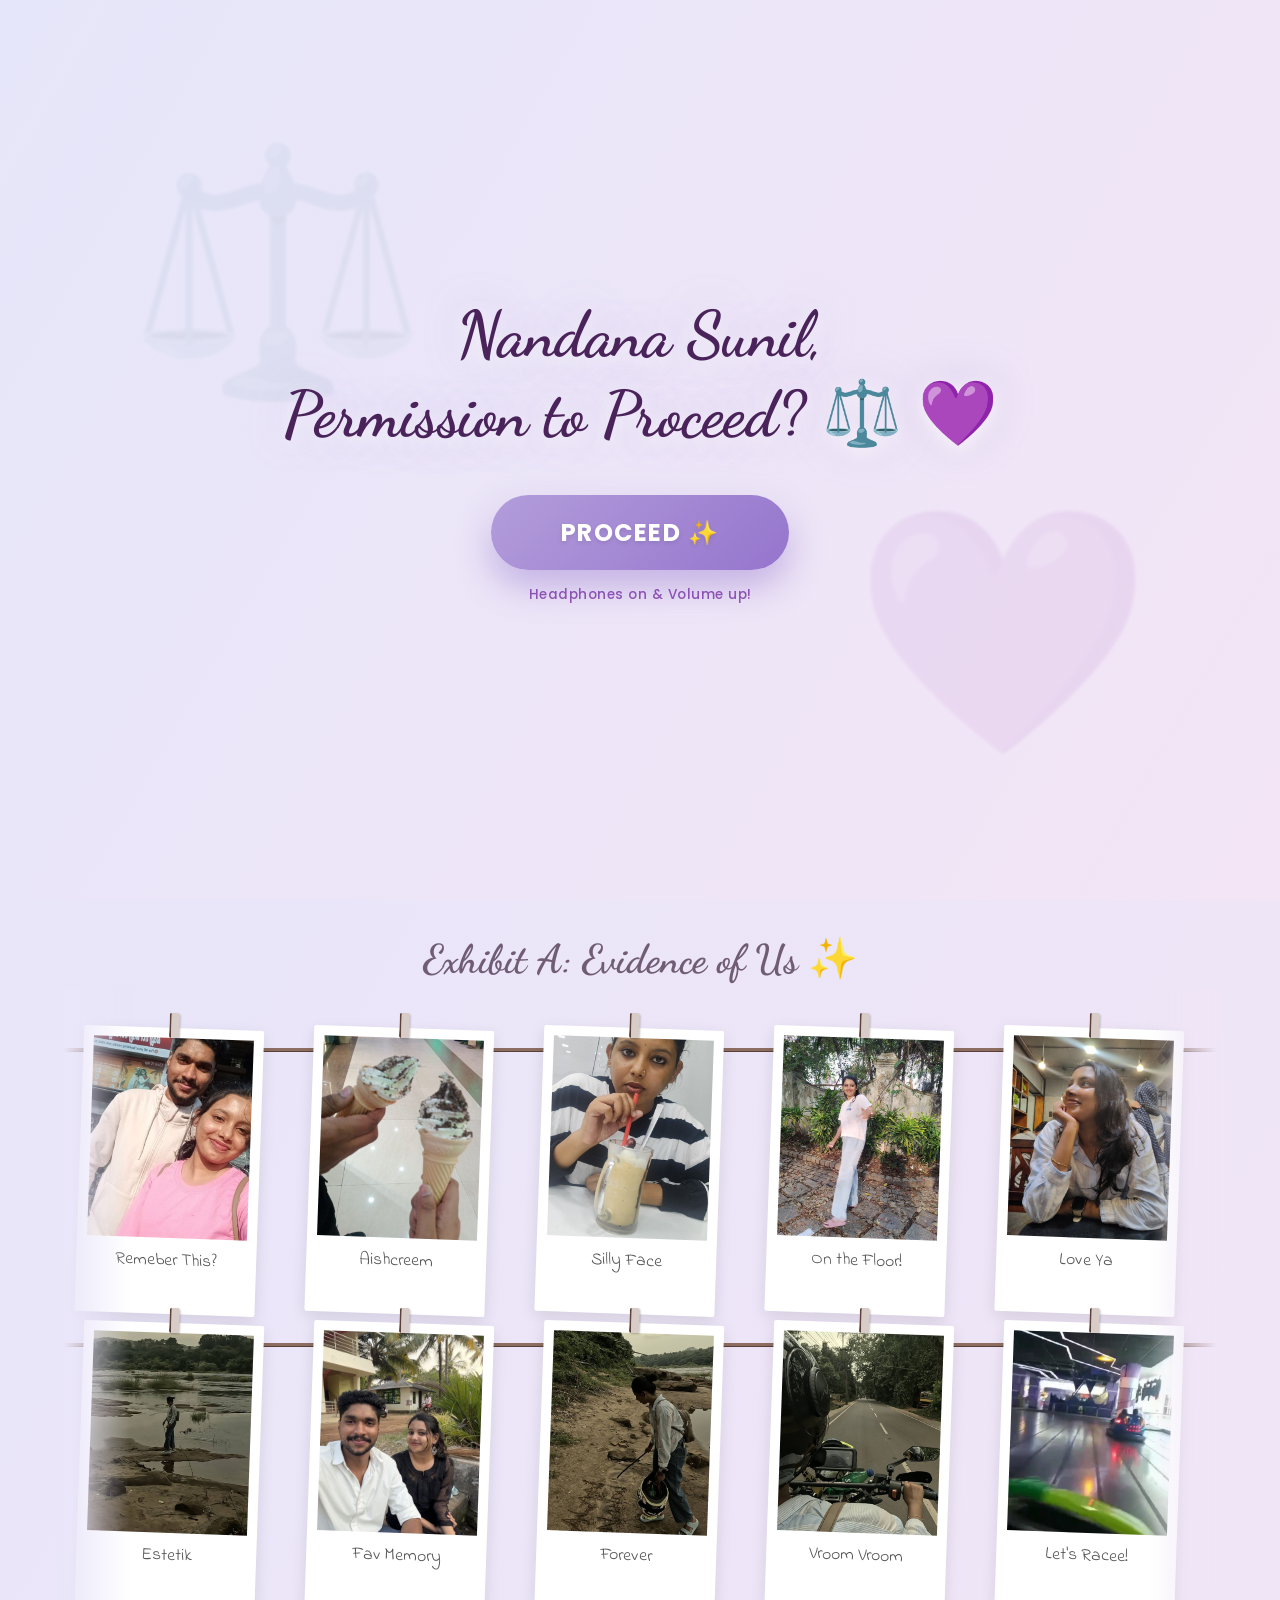
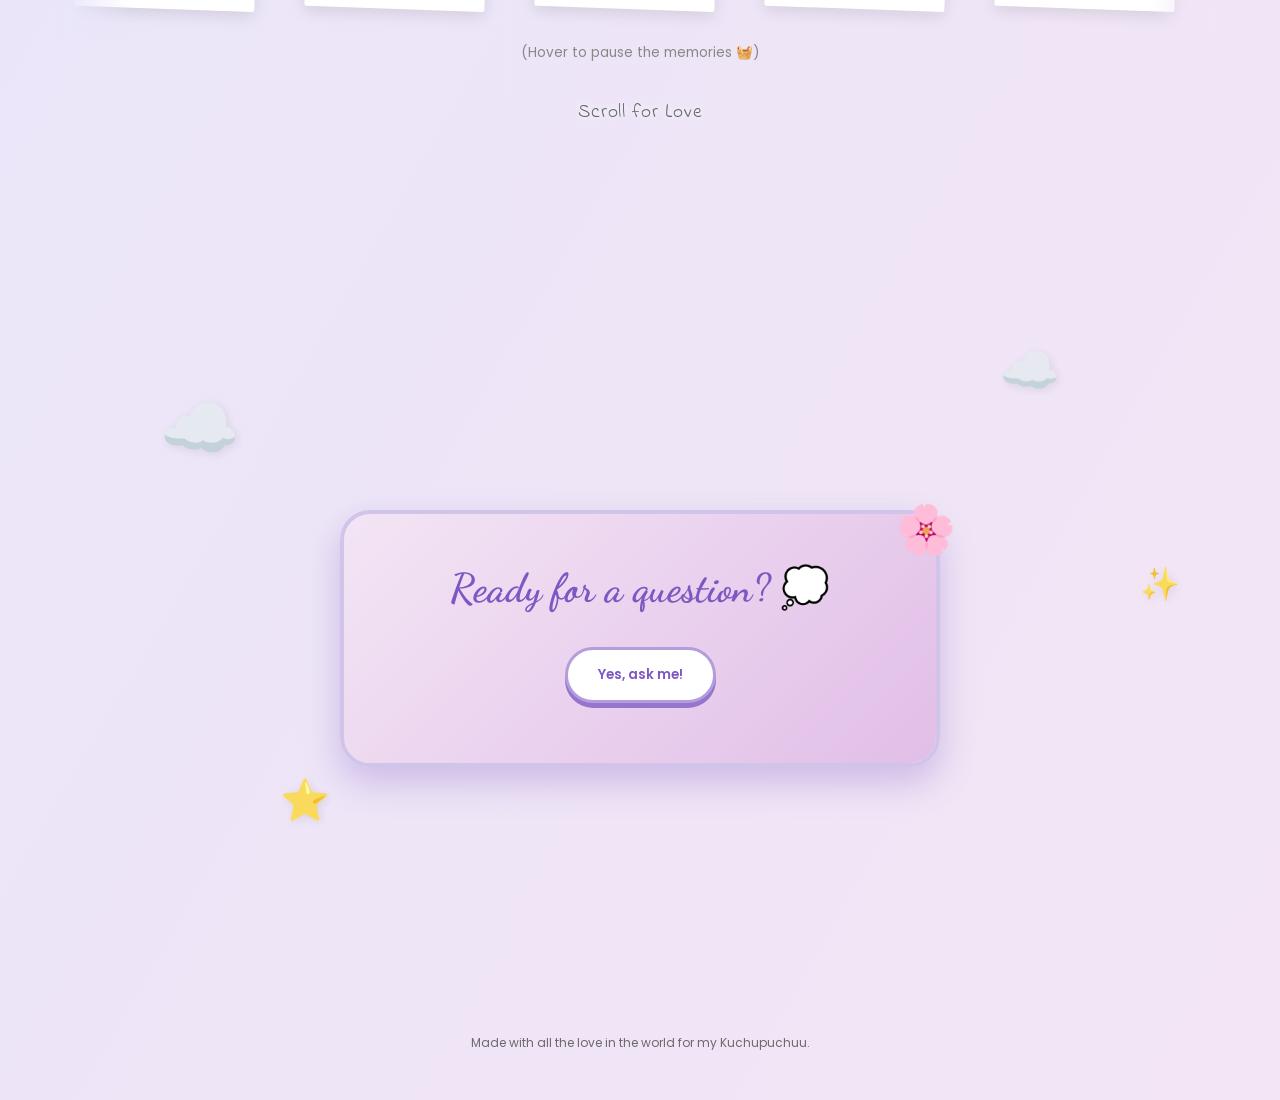
==== commit 16c15e35: "Add files via upload" ====
--- a/index.html
+++ b/index.html
@@ -33,6 +33,10 @@
             var iPadOS = /Macintosh/.test(ua) && navigator.maxTouchPoints > 1;
             if (touchFirst || mobileUA || iPadOS) {
                 document.documentElement.classList.add('device-blocked');
+            }
+            // Manual override for testing: add ?lite to the address to force performance mode
+            if (/[?&]lite(=|&|$)/.test(location.search)) {
+                document.documentElement.classList.add('perf-lite');
             }
         })();
     </script>
@@ -273,10 +277,10 @@
             // A short frame-rate check decides whether this machine can run every effect.
             // Fast machines never notice (nothing changes); slow ones get html.perf-lite, which holds
             // the always-on decoration still and trims particle counts, so scrolling stays smooth.
-            let perfLite = false;
-            let fpsChecks = 0;
+            let perfLite = document.documentElement.classList.contains('perf-lite'); // true with ?lite
+            let fpsChecks = /[?&]full(=|&|$)/.test(location.search) ? 99 : 0; // ?full skips the automatic check
             function checkPerformance(label) {
-                if (perfLite || fpsChecks >= 3) return;
+                if (perfLite || fpsChecks >= 5) return;
                 fpsChecks++;
                 let frames = 0, slow = 0, last = 0, startedAt = 0;
                 function tick(now) {
@@ -319,7 +323,9 @@
 
             function createHeart() {
                 // Cap live nodes so a slow machine never piles them up
-                if (heartsContainer.childElementCount > (perfLite ? 10 : 24)) return;
+                // (fewer while the gallery is sliding, so the two never compete for the graphics chip)
+                const cap = perfLite ? 6 : activeSections.has('gallery-section') ? 10 : 24;
+                if (heartsContainer.childElementCount > cap) return;
                 const heart = document.createElement('div');
                 heart.classList.add('heart');
                 // Lavender & Purple Theme Emojis
@@ -650,7 +656,8 @@
                         // First time the gallery appears: re-check the frame rate while the photos drop in
                         if (entry.isIntersecting && !galleryChecked) {
                             galleryChecked = true;
-                            setTimeout(() => checkPerformance('gallery'), 700);
+                            setTimeout(() => checkPerformance('gallery'), 150);
+                            setTimeout(() => checkPerformance('gallery-sliding'), 6000);
                         }
                     });
                 }, { threshold: 0 });
@@ -829,13 +836,15 @@
                 // Add rope inside segment
                 html += '<div class="track-rope"></div>';
 
-                items.forEach((photo) => {
-                    // Drop is constant (0s delay), Sway starts after Drop (2.5s)
+                items.forEach((photo, index) => {
+                    // The wind sweeps across the line: each photo drops a moment after its neighbour.
+                    // This spreads the first-paint work over several frames instead of one big hit.
+                    const dropDelay = index * 0.07;
+                    // Sway starts after the drop (2.5s); slow sway (6-8s) for even movement
                     const swayDuration = 6 + Math.random() * 2;
-                    // Slow sway (6-8s) for even movement
 
                     html += `
-                    <div class="hanging-photo" style="animation-delay: 0s, 2.5s; animation-duration: 2.5s, ${swayDuration}s;">
+                    <div class="hanging-photo" style="animation-delay: ${dropDelay.toFixed(2)}s, ${(2.5 + dropDelay).toFixed(2)}s; animation-duration: 2.5s, ${swayDuration}s;">
                         <div class="photo-inner">
                             <img src="${photo.url}" alt="${photo.caption}" width="160" height="200" decoding="async" draggable="false">
                             <p>${photo.caption}</p>
--- a/css/gallery.css
+++ b/css/gallery.css
@@ -1,207 +1,236 @@
-/* ==========================================================================
-   gallery.css  -  the clothesline photo gallery ("Exhibit A").
-   ========================================================================== */
-
-#clothesline-scroll-container {
-    position: relative;
-    width: 100%;
-    height: min(650px, 70vh);
-    min-height: 580px;
-    margin: 10px 0;
-    padding: 20px 0;
-    /* visible so the photos can sway past the edges; the mask below fades the sides */
-    overflow: visible;
-    mask-image: linear-gradient(to right, transparent, black 5%, black 95%, transparent);
-}
-
-.clothesline-row {
-    position: relative;
-    width: 100%;
-    height: 50%;
-    overflow: visible;
-}
-
-.clothesline-track {
-    display: flex;
-    width: max-content;
-    position: absolute;
-    top: 0;
-    /* One GPU layer per scrolling row (not per photo) */
-    will-change: transform;
-}
-
-.clothesline-track:hover {
-    animation-play-state: paused !important;
-}
-
-.scroll-left .clothesline-track {
-    animation: scrollLeft 80s linear infinite;
-}
-
-.scroll-right .clothesline-track {
-    animation: scrollRight 80s linear infinite;
-}
-
-/* Rows only move while on screen (--run is toggled from JS) */
-.scroll-left .clothesline-track,
-.scroll-right .clothesline-track {
-    animation-play-state: var(--run, running);
-}
-
-@keyframes scrollLeft {
-    from {
-        transform: translateX(0);
-    }
-
-    to {
-        transform: translateX(-33.3333%);
-    }
-}
-
-@keyframes scrollRight {
-    from {
-        transform: translateX(-33.3333%);
-    }
-
-    to {
-        transform: translateX(0);
-    }
-}
-
-.track-rope {
-    position: absolute;
-    top: 30px;
-    left: 0;
-    width: 100%;
-    height: 4px;
-    background: #8D6E63;
-    border-bottom: 1px solid #5D4037;
-    z-index: 1;
-}
-
-.hanging-photo {
-    display: inline-block;
-    vertical-align: top;
-    margin: 10px 25px 0;
-    position: relative;
-    transform-origin: 50% -20px;
-    /* Hidden / displaced until the wind-drop plays */
-    transform: rotate(60deg);
-    opacity: 0;
-    z-index: 2;
-    /* Each photo is independent: a change in one never re-lays-out its neighbours */
-    contain: layout style;
-}
-
-/* Drop + sway once the gallery is revealed */
-.reveal-fade.active .hanging-photo {
-    animation-name: dropWind, sway;
-    animation-duration: 2.5s, 6s;
-    animation-timing-function: cubic-bezier(0.25, 1, 0.5, 1), ease-in-out;
-    animation-iteration-count: 1, infinite;
-    animation-fill-mode: forwards, none;
-    /* delays / sway duration are randomised per photo inline from JS */
-}
-
-.hanging-photo::before {
-    content: '';
-    position: absolute;
-    top: -15px;
-    left: 50%;
-    transform: translateX(-50%);
-    width: 8px;
-    height: 25px;
-    background: #D7CCC8;
-    border-left: 2px solid #5D4037;
-    border-radius: 2px;
-    z-index: 5;
-    box-shadow: 1px 1px 2px rgba(0, 0, 0, 0.2);
-}
-
-.photo-inner {
-    background: white;
-    padding: 10px 10px 40px;
-    box-shadow: 0 5px 15px rgba(0, 0, 0, 0.1);
-    border-radius: 2px;
-    transition: transform 0.3s ease;
-    width: 180px;
-}
-
-.photo-inner:hover {
-    transform: scale(1.05) rotate(0deg) !important;
-    z-index: 10;
-}
-
-.photo-inner img {
-    width: 100%;
-    height: 200px;
-    object-fit: cover;
-    object-position: center;
-    display: block;
-    background: #f0f0f0;
-}
-
-.photo-inner p {
-    margin-top: 10px;
-    font-family: 'Indie Flower', cursive;
-    color: #555;
-    font-size: 1.1rem;
-    text-align: center;
-}
-
-@keyframes dropWind {
-    0% {
-        transform: rotate(60deg);
-        opacity: 0;
-    }
-
-    10% {
-        opacity: 1;
-    }
-
-    50% {
-        transform: rotate(-10deg);
-    }
-
-    75% {
-        transform: rotate(4deg);
-    }
-
-    100% {
-        transform: rotate(2deg);
-        opacity: 1;
-    }
-}
-
-@keyframes sway {
-
-    0%,
-    100% {
-        transform: rotate(2deg);
-    }
-
-    50% {
-        transform: rotate(-2deg);
-    }
-}
-
-/* --- Short desktop windows: shrink the gallery so the section never outgrows the screen --- */
-@media (max-height: 820px) {
-    #clothesline-scroll-container {
-        zoom: 0.85;
-    }
-}
-
-@media (max-height: 700px) {
-    #clothesline-scroll-container {
-        zoom: 0.7;
-    }
-}
-
-/* --- Slow machines: photos drop in once, then hang still (no 36 endless sways) --- */
-html.perf-lite .reveal-fade.active .hanging-photo {
-    animation-name: dropWind;
-    animation-duration: 2.5s;
-    animation-iteration-count: 1;
-    animation-fill-mode: forwards;
-}
+/* ==========================================================================
+   gallery.css  -  the clothesline photo gallery ("Exhibit A").
+   ========================================================================== */
+
+#clothesline-scroll-container {
+    position: relative;
+    width: 100%;
+    height: min(650px, 70vh);
+    min-height: 580px;
+    margin: 10px 0;
+    padding: 20px 0;
+    /* Photos are cut off at the sides (clip, not hidden: no scroll box, no offscreen surface),
+       but may still sway above / below. The soft edge fade is two cheap gradient overlays below
+       instead of mask-image, which forced the whole animated gallery through an offscreen mask every frame. */
+    overflow-x: clip;
+    overflow-y: visible;
+}
+
+#clothesline-scroll-container::before,
+#clothesline-scroll-container::after {
+    content: '';
+    position: absolute;
+    top: -10px;
+    bottom: -10px;
+    width: 6%;
+    z-index: 20;
+    pointer-events: none;
+}
+
+/* Colours match the page gradient at the gallery's left / right edges */
+#clothesline-scroll-container::before {
+    left: 0;
+    background: linear-gradient(to right, #EAE6F9 5%, rgba(234, 230, 249, 0));
+}
+
+#clothesline-scroll-container::after {
+    right: 0;
+    background: linear-gradient(to left, #EFE5F6 5%, rgba(239, 229, 246, 0));
+}
+
+.clothesline-row {
+    position: relative;
+    width: 100%;
+    height: 50%;
+    overflow: visible;
+}
+
+.clothesline-track {
+    display: flex;
+    width: max-content;
+    position: absolute;
+    top: 0;
+    /* One GPU layer per scrolling row (not per photo) */
+    will-change: transform;
+}
+
+.clothesline-track:hover {
+    animation-play-state: paused !important;
+}
+
+.scroll-left .clothesline-track {
+    animation: scrollLeft 80s linear infinite;
+}
+
+.scroll-right .clothesline-track {
+    animation: scrollRight 80s linear infinite;
+}
+
+/* Rows only move while on screen (--run is toggled from JS) */
+.scroll-left .clothesline-track,
+.scroll-right .clothesline-track {
+    animation-play-state: var(--run, running);
+}
+
+@keyframes scrollLeft {
+    from {
+        transform: translateX(0);
+    }
+
+    to {
+        transform: translateX(-33.3333%);
+    }
+}
+
+@keyframes scrollRight {
+    from {
+        transform: translateX(-33.3333%);
+    }
+
+    to {
+        transform: translateX(0);
+    }
+}
+
+.track-rope {
+    position: absolute;
+    top: 30px;
+    left: 0;
+    width: 100%;
+    height: 4px;
+    background: #8D6E63;
+    border-bottom: 1px solid #5D4037;
+    z-index: 1;
+}
+
+.hanging-photo {
+    display: inline-block;
+    vertical-align: top;
+    margin: 10px 25px 0;
+    position: relative;
+    transform-origin: 50% -20px;
+    /* Hidden / displaced until the wind-drop plays */
+    transform: rotate(60deg);
+    opacity: 0;
+    z-index: 2;
+    /* Each photo is independent: a change in one never re-lays-out its neighbours */
+    contain: layout style;
+}
+
+/* Drop + sway once the gallery is revealed */
+.reveal-fade.active .hanging-photo {
+    animation-name: dropWind, sway;
+    animation-duration: 2.5s, 6s;
+    animation-timing-function: cubic-bezier(0.25, 1, 0.5, 1), ease-in-out;
+    animation-iteration-count: 1, infinite;
+    animation-fill-mode: forwards, none;
+    /* delays / sway duration are randomised per photo inline from JS */
+}
+
+.hanging-photo::before {
+    content: '';
+    position: absolute;
+    top: -15px;
+    left: 50%;
+    transform: translateX(-50%);
+    width: 8px;
+    height: 25px;
+    background: #D7CCC8;
+    border-left: 2px solid #5D4037;
+    border-radius: 2px;
+    z-index: 5;
+    box-shadow: 1px 1px 2px rgba(0, 0, 0, 0.2);
+}
+
+.photo-inner {
+    background: white;
+    padding: 10px 10px 40px;
+    box-shadow: 0 5px 15px rgba(0, 0, 0, 0.1);
+    border-radius: 2px;
+    transition: transform 0.3s ease;
+    width: 180px;
+}
+
+.photo-inner:hover {
+    transform: scale(1.05) rotate(0deg) !important;
+    z-index: 10;
+}
+
+.photo-inner img {
+    width: 100%;
+    height: 200px;
+    object-fit: cover;
+    object-position: center;
+    display: block;
+    background: #f0f0f0;
+}
+
+.photo-inner p {
+    margin-top: 10px;
+    font-family: 'Indie Flower', cursive;
+    color: #555;
+    font-size: 1.1rem;
+    text-align: center;
+}
+
+@keyframes dropWind {
+    0% {
+        transform: rotate(60deg);
+        opacity: 0;
+    }
+
+    10% {
+        opacity: 1;
+    }
+
+    50% {
+        transform: rotate(-10deg);
+    }
+
+    75% {
+        transform: rotate(4deg);
+    }
+
+    100% {
+        transform: rotate(2deg);
+        opacity: 1;
+    }
+}
+
+@keyframes sway {
+
+    0%,
+    100% {
+        transform: rotate(2deg);
+    }
+
+    50% {
+        transform: rotate(-2deg);
+    }
+}
+
+/* --- Short desktop windows: shrink the gallery so the section never outgrows the screen --- */
+@media (max-height: 820px) {
+    #clothesline-scroll-container {
+        zoom: 0.85;
+    }
+}
+
+@media (max-height: 700px) {
+    #clothesline-scroll-container {
+        zoom: 0.7;
+    }
+}
+
+/* --- Slow machines: photos drop in once, then hang still (no 36 endless sways) --- */
+html.perf-lite .reveal-fade.active .hanging-photo {
+    animation-name: dropWind;
+    animation-duration: 2.5s;
+    animation-iteration-count: 1;
+    animation-fill-mode: forwards;
+}
+
+/* Cheaper photo shadows while the rows slide */
+html.perf-lite .photo-inner {
+    box-shadow: 0 2px 6px rgba(0, 0, 0, 0.12);
+}
